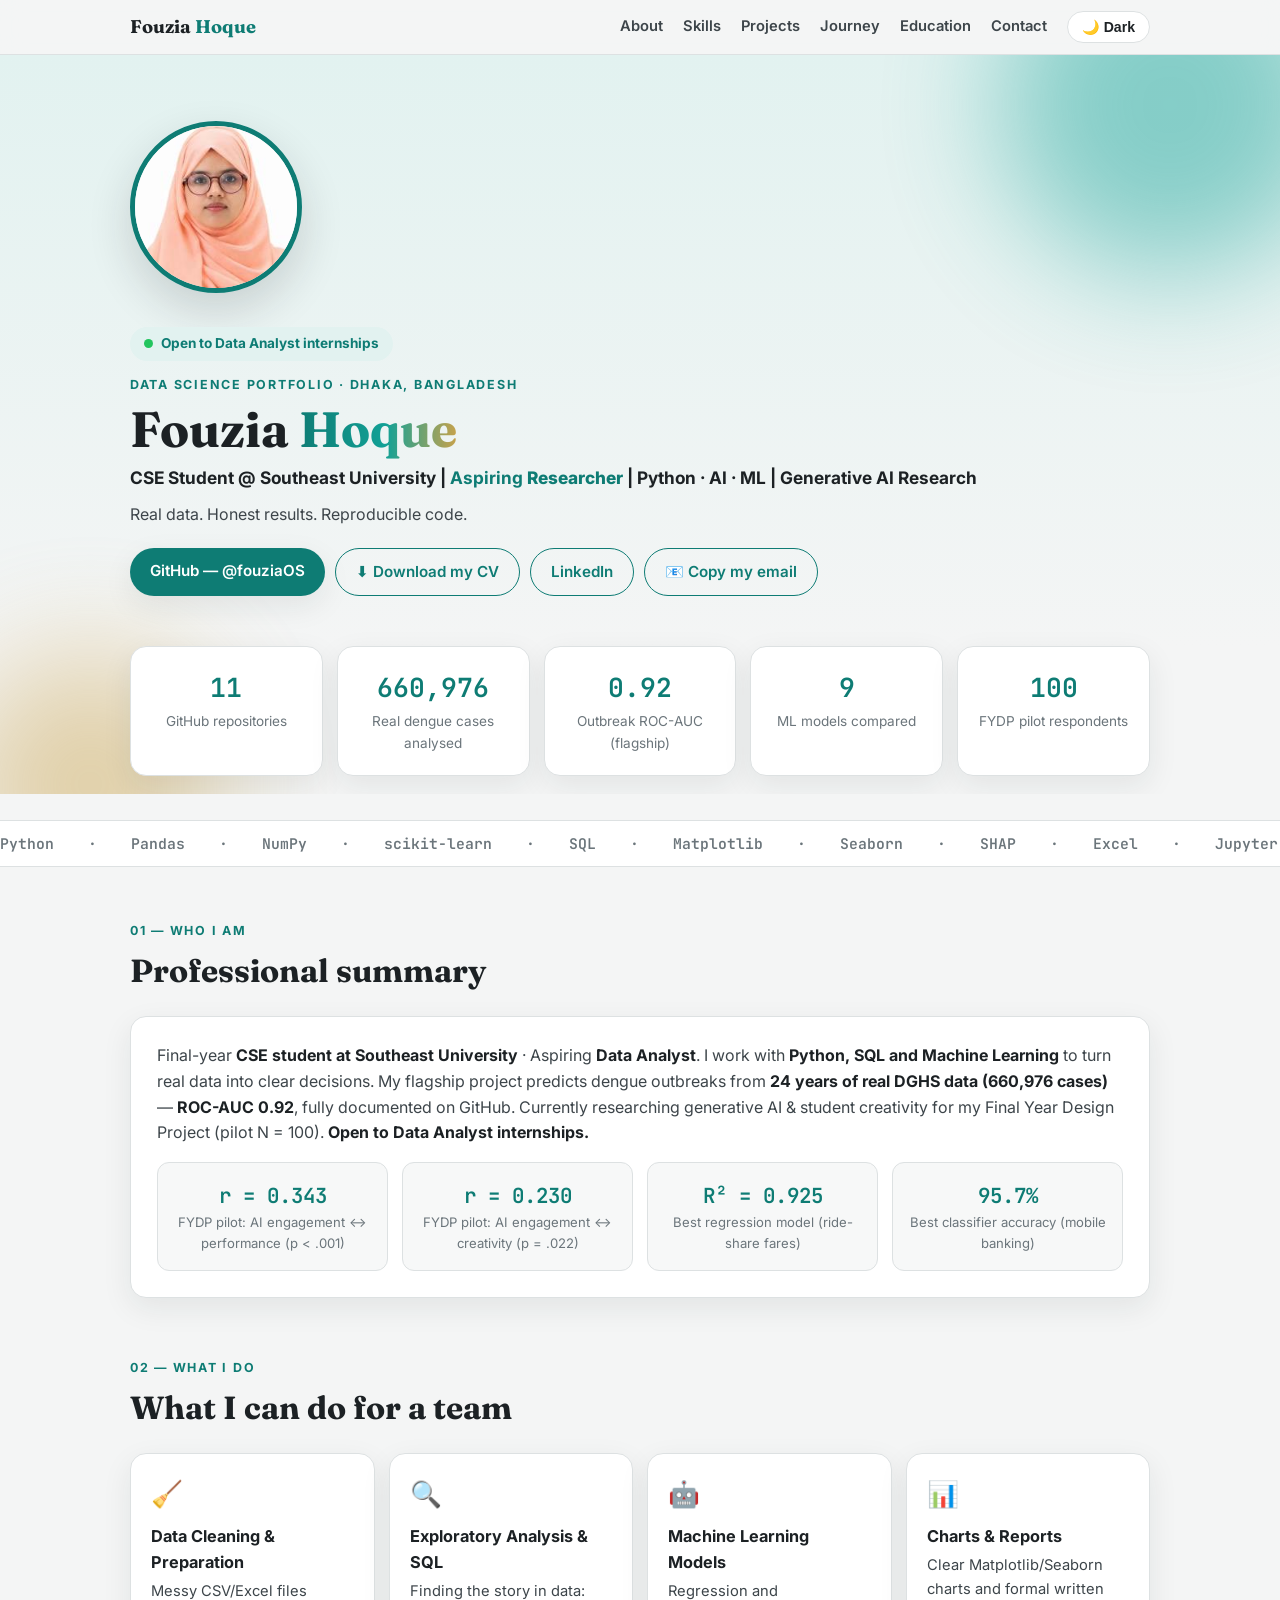
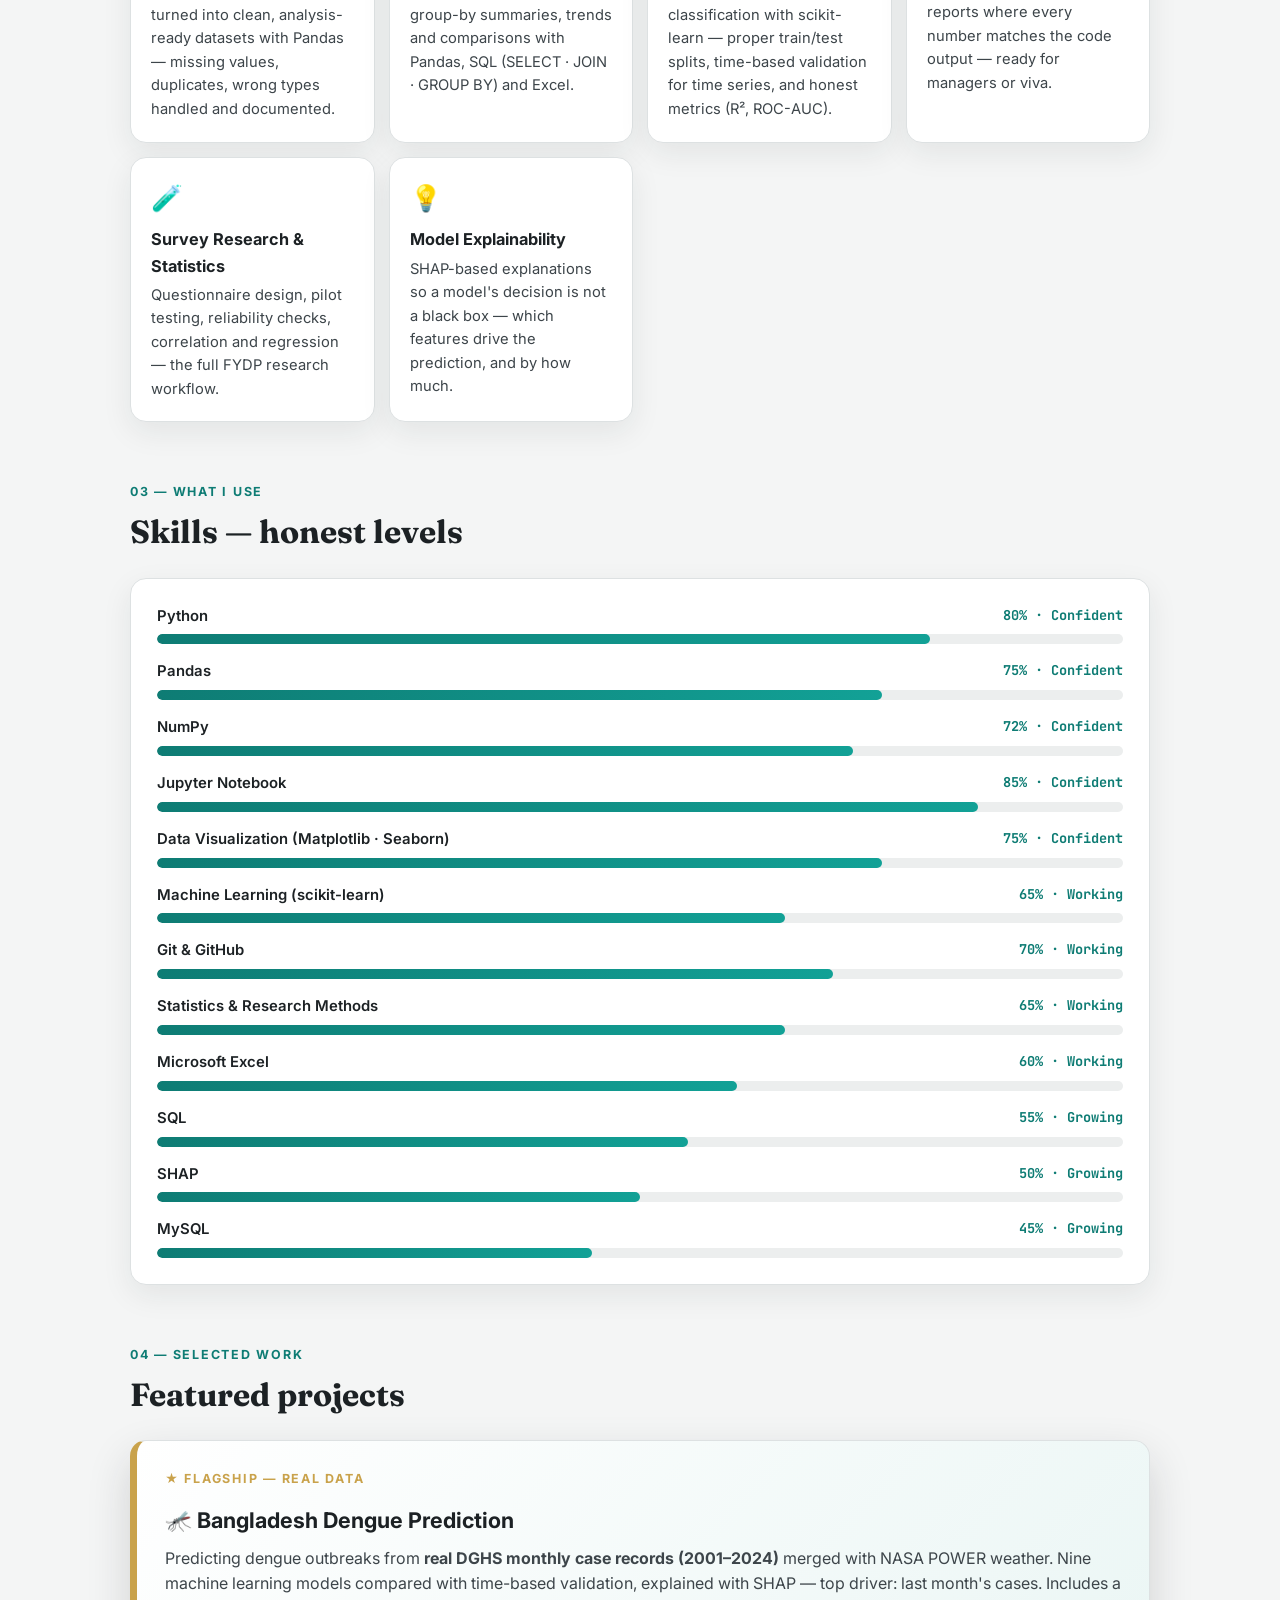
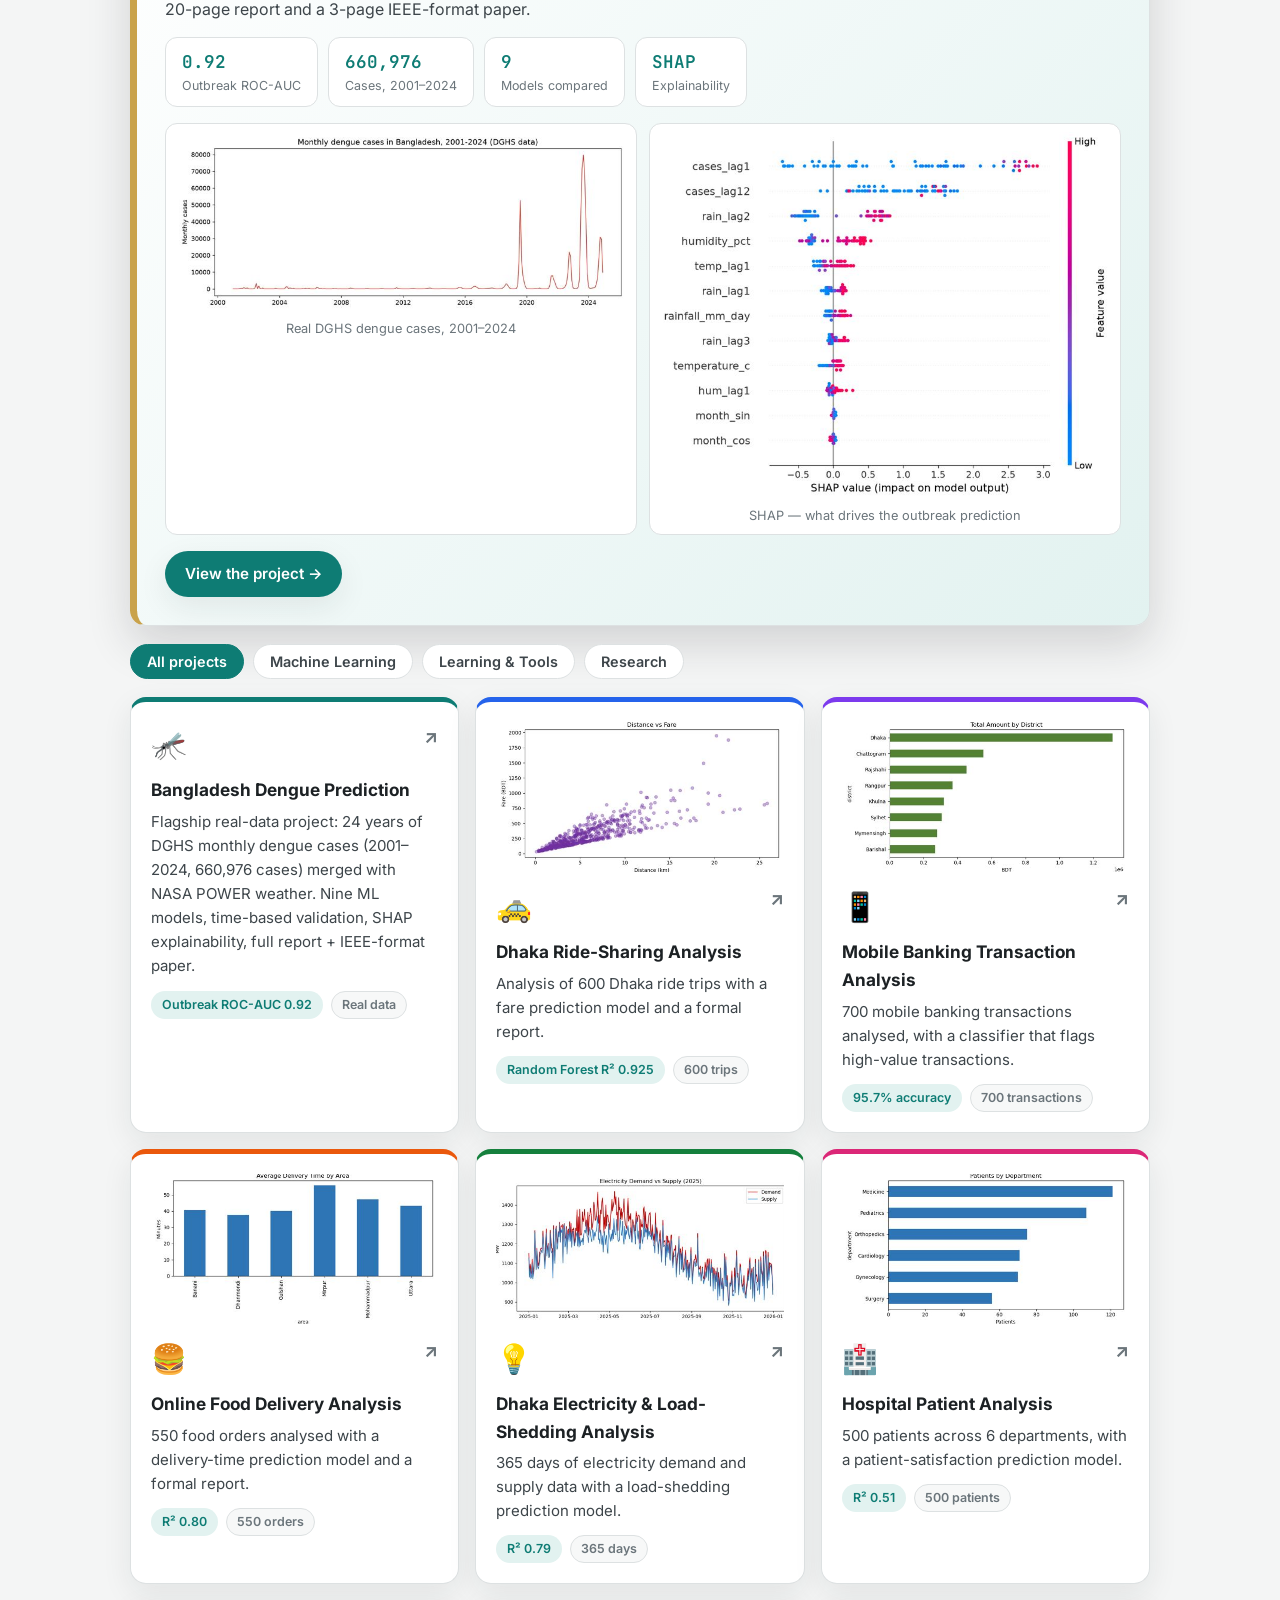
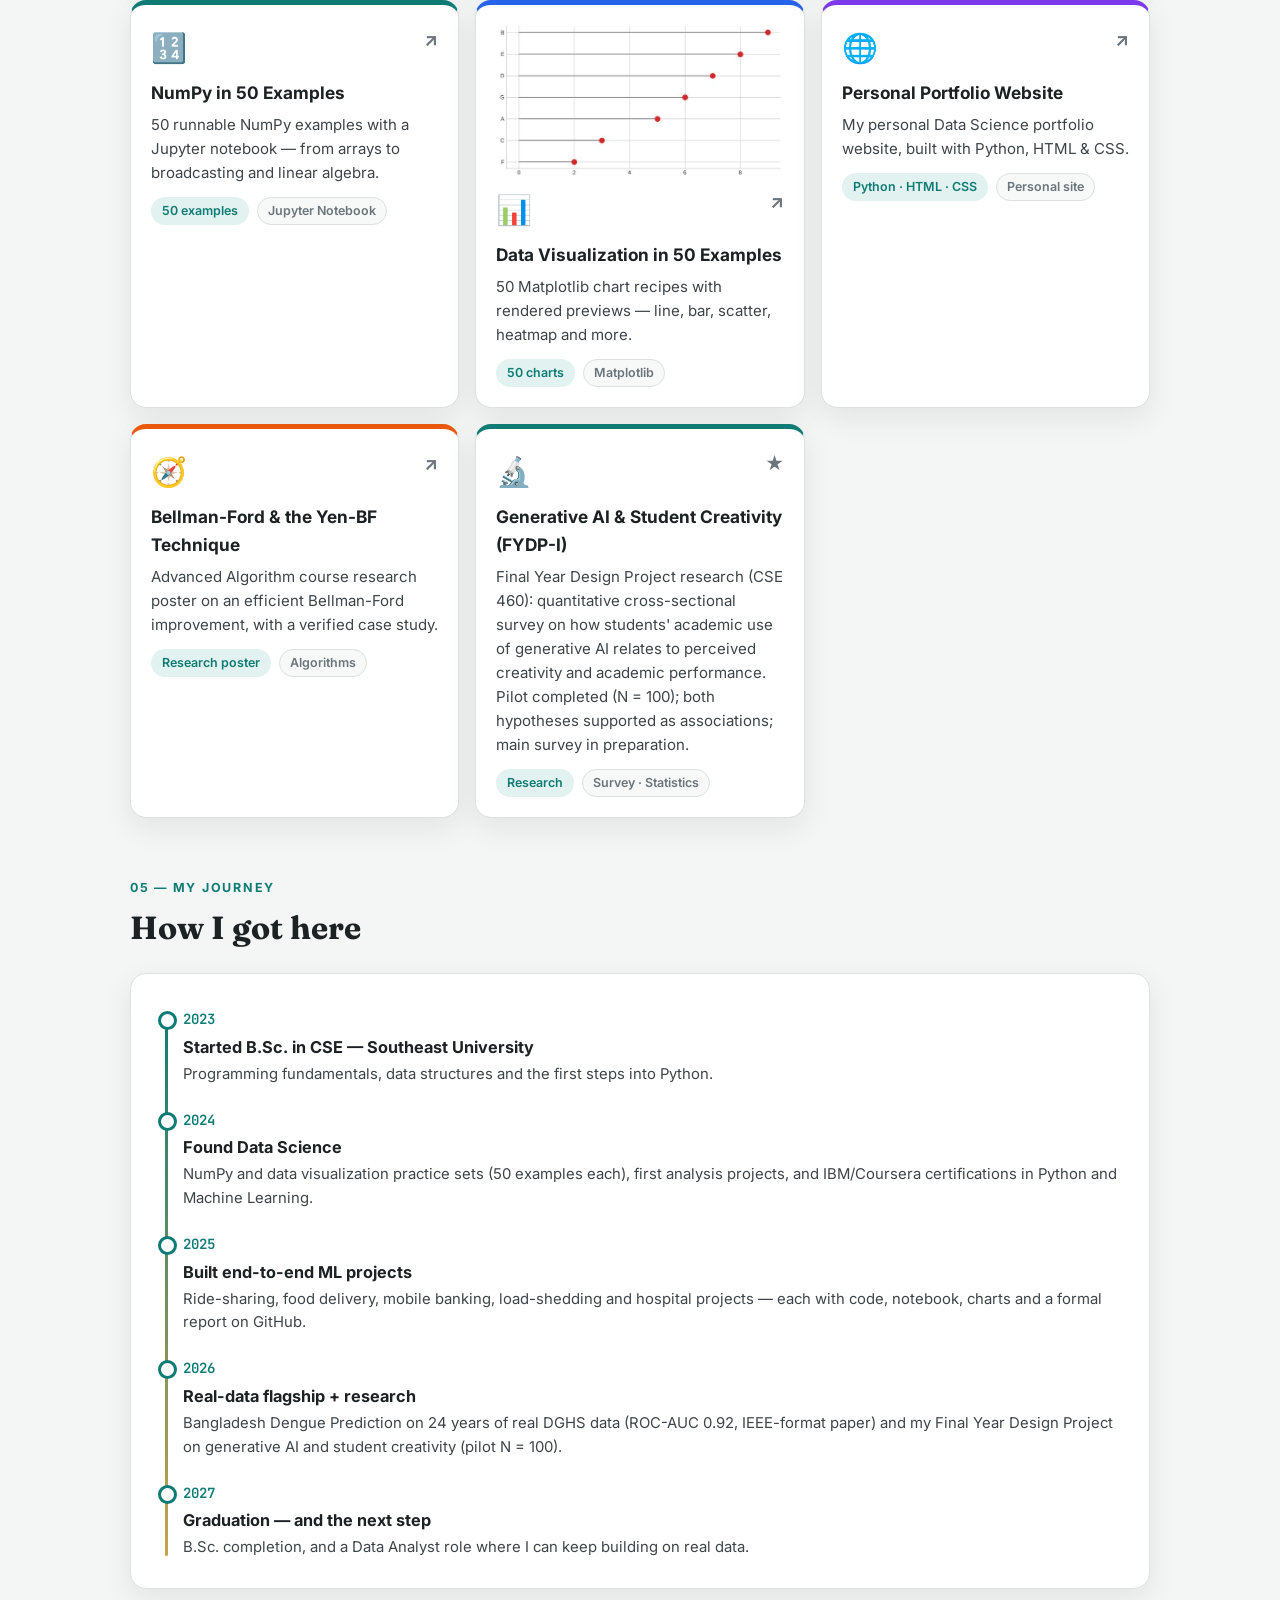
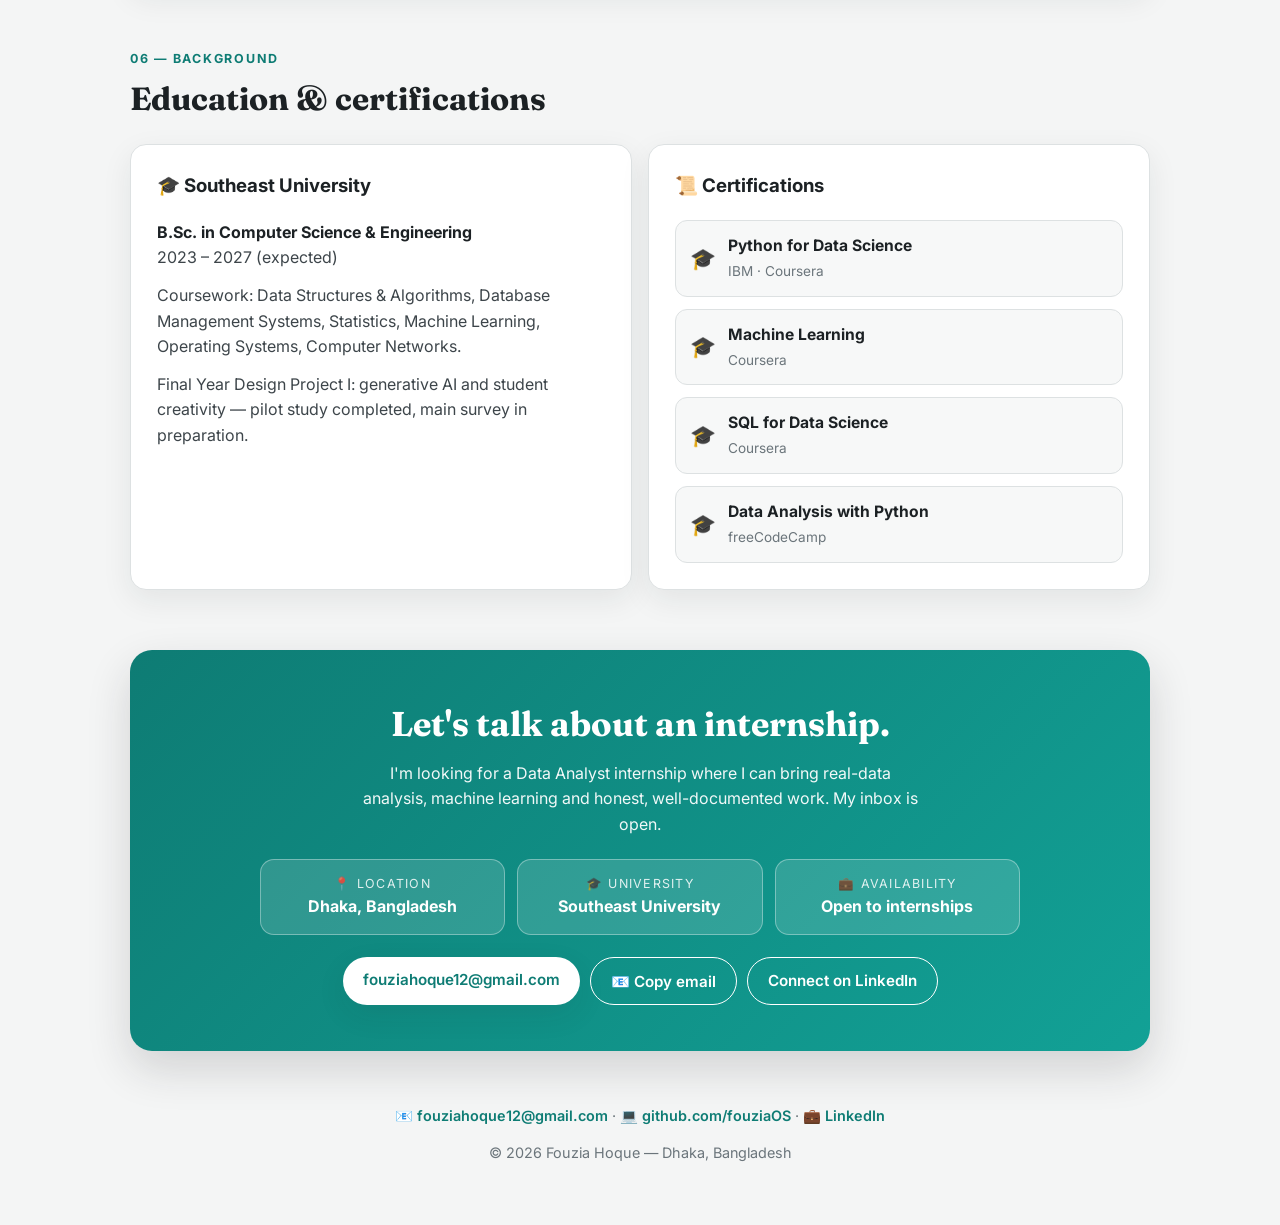
==== Fouzia_Hoque_Portfolio.html @ c111aa84 "Add files via upload" ====
<!doctype html>
<html lang="en">
<head>
<meta charset="utf-8" />
<meta name="viewport" content="width=device-width, initial-scale=1" />
<title>Fouzia Hoque — Data Analyst Portfolio</title>
<meta name="description" content="Portfolio of Fouzia Hoque — Aspiring Data Analyst specialising in Python, SQL and Machine Learning. Flagship: dengue outbreak prediction on 24 years of real DGHS data (ROC-AUC 0.92)." />
<link rel="preconnect" href="https://fonts.googleapis.com" />
<link rel="preconnect" href="https://fonts.gstatic.com" crossorigin />
<link href="https://fonts.googleapis.com/css2?family=Fraunces:opsz,wght@9..144,600;9..144,700&family=Inter:wght@400;500;600;700;800&family=JetBrains+Mono:wght@500;600&display=swap" rel="stylesheet" />
<style>
  :root{
    --bg:#f4f5f5; --bg2:#eceeee; --surface:#ffffff; --surface2:#f7f8f8;
    --ink:#1c2124; --ink2:#3d454a; --muted:#6b757b; --line:#dde1e2;
    --teal:#0e7c74; --teal-bright:#12a196; --teal-soft:#e2f2f0; --gold:#c9a24b;
    --a-teal:#0e7c74; --a-blue:#2563eb; --a-purple:#7c3aed; --a-orange:#ea580c; --a-green:#15803d; --a-pink:#db2777;
    --radius:16px; --shadow:0 10px 30px rgba(28,33,36,.08); --shadow-lg:0 18px 44px rgba(28,33,36,.16);
    --bar-grad:linear-gradient(90deg, var(--teal), var(--teal-bright));
  }
  :root[data-theme="dark"]{
    --bg:#14181a; --bg2:#101315; --surface:#1d2225; --surface2:#22282c; --ink:#eef1f1; --ink2:#c6cdcf;
    --muted:#97a1a5; --line:#31383c; --teal:#2bb3a6; --teal-bright:#3ec9bb; --teal-soft:#173330;
    --a-teal:#2dd4bf; --a-blue:#60a5fa; --a-purple:#a78bfa; --a-orange:#fb923c; --a-green:#4ade80; --a-pink:#f472b6;
    --shadow:0 10px 30px rgba(0,0,0,.35); --shadow-lg:0 18px 44px rgba(0,0,0,.5);
  }
  @media (prefers-color-scheme: dark){
    :root:not([data-theme="light"]){
      --bg:#14181a; --bg2:#101315; --surface:#1d2225; --surface2:#22282c; --ink:#eef1f1; --ink2:#c6cdcf;
      --muted:#97a1a5; --line:#31383c; --teal:#2bb3a6; --teal-bright:#3ec9bb; --teal-soft:#173330;
      --a-teal:#2dd4bf; --a-blue:#60a5fa; --a-purple:#a78bfa; --a-orange:#fb923c; --a-green:#4ade80; --a-pink:#f472b6;
      --shadow:0 10px 30px rgba(0,0,0,.35); --shadow-lg:0 18px 44px rgba(0,0,0,.5);
    }
  }
  *{box-sizing:border-box}
  html{scroll-behavior:smooth}
  body{margin:0;font-family:'Inter',system-ui,-apple-system,Segoe UI,sans-serif;background:var(--bg);color:var(--ink);line-height:1.6;-webkit-font-smoothing:antialiased;transition:background .3s, color .3s}
  .serif{font-family:'Fraunces',serif}
  .wrap{max-width:1060px;margin:0 auto;padding:0 20px}
  .topbar{position:sticky;top:0;z-index:60;background:color-mix(in srgb, var(--bg) 84%, transparent);backdrop-filter:blur(12px);border-bottom:1px solid var(--line)}
  .topbar-in{display:flex;align-items:center;justify-content:space-between;gap:14px;padding-top:11px;padding-bottom:11px}
  .brand{font-family:'Fraunces',serif;font-weight:700;font-size:1.15rem;color:var(--ink);text-decoration:none}
  .brand span{color:var(--teal)}
  .nav{display:flex;gap:20px;align-items:center}
  .nav a{color:var(--ink2);text-decoration:none;font-weight:600;font-size:.92rem}
  .nav a:hover{color:var(--teal)}
  @media (max-width:680px){.nav a{display:none}.nav a:last-of-type{display:inline}}
  .theme-btn{cursor:pointer;border:1.5px solid var(--line);background:var(--surface);color:var(--ink);border-radius:999px;padding:7px 14px;font-weight:700;font-size:.88rem}
  .theme-btn:hover{border-color:var(--teal);color:var(--teal)}
  .hero{position:relative;overflow:hidden;padding:66px 0 12px;background:linear-gradient(180deg, var(--teal-soft), transparent 80%)}
  .blob{position:absolute;border-radius:50%;filter:blur(60px);opacity:.45;pointer-events:none;animation:drift 14s ease-in-out infinite alternate}
  .blob.b1{width:340px;height:340px;background:var(--teal-bright);top:-120px;right:-60px}
  .blob.b2{width:260px;height:260px;background:var(--gold);bottom:-120px;left:-40px;animation-delay:-6s}
  @keyframes drift{from{transform:translate(0,0) scale(1)}to{transform:translate(-36px,26px) scale(1.12)}}
  .hero-in{position:relative;display:flex;gap:34px;align-items:center;flex-wrap:wrap;padding-bottom:26px}
  .photo{width:172px;height:172px;border-radius:50%;object-fit:cover;border:5px solid var(--teal);box-shadow:var(--shadow-lg)}
  .eyebrow{letter-spacing:.14em;text-transform:uppercase;font-size:.78rem;font-weight:700;color:var(--teal);margin:0 0 8px}
  h1{font-family:'Fraunces',serif;font-size:3.1rem;margin:0 0 8px;line-height:1.08}
  h1 .grad{background:linear-gradient(92deg, var(--teal), var(--teal-bright) 55%, var(--gold));-webkit-background-clip:text;background-clip:text;color:transparent}
  .headline{font-weight:700;font-size:1.08rem;margin:0 0 10px}
  .headline b{color:var(--teal)}
  .sub{color:var(--ink2);max-width:620px;margin:0}
  .btns{margin-top:20px;display:flex;gap:10px;flex-wrap:wrap}
  .btn{display:inline-block;padding:11px 20px;border-radius:999px;text-decoration:none;font-weight:600;font-size:.95rem;transition:transform .15s ease;border:none;cursor:pointer;font-family:inherit}
  .btn:hover{transform:translateY(-2px)}
  .btn.primary{background:var(--teal);color:#fff;box-shadow:var(--shadow)}
  .btn.ghost{border:1.5px solid var(--teal);color:var(--teal);background:transparent}
  .stats{position:relative;display:grid;grid-template-columns:repeat(auto-fit,minmax(160px,1fr));gap:14px;margin:24px 0 6px}
  .stat{background:var(--surface);border:1px solid var(--line);border-radius:var(--radius);padding:20px 14px;text-align:center;box-shadow:var(--shadow)}
  .stat .num{font-family:'JetBrains Mono',monospace;font-size:1.65rem;font-weight:600;color:var(--teal)}
  .stat .lbl{color:var(--muted);font-size:.85rem;margin-top:2px}
  section{padding:54px 0 6px}
  .sec-head{margin-bottom:20px}
  .sec-head .eyebrow{margin-bottom:4px}
  h2{font-family:'Fraunces',serif;font-size:2rem;margin:0}
  .panel{background:var(--surface);border:1px solid var(--line);border-radius:var(--radius);padding:26px;box-shadow:var(--shadow)}
  .panel p{margin:0 0 12px;color:var(--ink2)}
  .panel p:last-child{margin-bottom:0}
  .panel strong{color:var(--ink)}
  .sum-list{list-style:none;margin:0 0 14px;padding:0;display:grid;gap:9px}
  .sum-list li{background:var(--surface2);border:1px solid var(--line);border-radius:12px;padding:11px 14px;color:var(--ink2);font-size:.95rem}
  .bar-row{margin-bottom:16px}
  .bar-row:last-child{margin-bottom:0}
  .bar-head{display:flex;justify-content:space-between;font-size:.93rem;margin-bottom:6px}
  .bar-name{font-weight:600}
  .bar-pct{color:var(--teal);font-weight:700;font-family:'JetBrains Mono',monospace;font-size:.85rem}
  .bar-track{height:10px;border-radius:999px;background:var(--bg2);overflow:hidden}
  .bar-fill{height:100%;width:0;border-radius:999px;background:var(--bar-grad);transition:width 1.1s cubic-bezier(.22,.8,.3,1)}
  .filters{display:flex;gap:9px;flex-wrap:wrap;margin-bottom:18px}
  .fbtn{cursor:pointer;border:1.5px solid var(--line);background:var(--surface);color:var(--ink2);border-radius:999px;padding:8px 16px;font-weight:600;font-size:.9rem;font-family:inherit}
  .fbtn:hover{border-color:var(--teal);color:var(--teal)}
  .fbtn.active{background:var(--teal);border-color:var(--teal);color:#fff}
  .flagship{background:linear-gradient(135deg, var(--surface), var(--teal-soft));border:1px solid var(--line);border-left:7px solid var(--gold);border-radius:var(--radius);padding:28px;box-shadow:var(--shadow-lg);margin-bottom:18px}
  .flagship h3{margin:0 0 8px;font-size:1.35rem}
  .flagship p{color:var(--ink2);margin:0 0 14px}
  .flag-metrics{display:flex;gap:10px;flex-wrap:wrap;margin-bottom:16px}
  .fm{background:var(--surface);border:1px solid var(--line);border-radius:12px;padding:10px 16px}
  .fm .n{font-family:'JetBrains Mono',monospace;font-weight:600;color:var(--teal);font-size:1.1rem}
  .fm .l{color:var(--muted);font-size:.78rem}
  .grid{display:grid;grid-template-columns:repeat(auto-fill,minmax(300px,1fr));gap:16px}
  .card{display:block;background:var(--surface);border:1px solid var(--line);border-top:5px solid var(--teal);border-radius:var(--radius);padding:20px;text-decoration:none;color:var(--ink);box-shadow:var(--shadow);transition:transform .16s ease, box-shadow .16s ease}
  .card:hover{transform:translateY(-4px);box-shadow:var(--shadow-lg)}
  .card.hide{display:none}
  .acc-teal{border-top-color:var(--a-teal)} .acc-blue{border-top-color:var(--a-blue)} .acc-purple{border-top-color:var(--a-purple)}
  .acc-orange{border-top-color:var(--a-orange)} .acc-green{border-top-color:var(--a-green)} .acc-pink{border-top-color:var(--a-pink)}
  .card-top{display:flex;justify-content:space-between;align-items:flex-start}
  .card-emoji{font-size:1.8rem}
  .card-arrow{color:var(--muted);font-size:1.15rem;font-weight:700}
  .card h3{margin:8px 0 6px;font-size:1.08rem}
  .card p{margin:0 0 12px;color:var(--ink2);font-size:.94rem}
  .tags{display:flex;gap:8px;flex-wrap:wrap}
  .tag{background:var(--surface2);border:1px solid var(--line);color:var(--muted);border-radius:999px;padding:3px 10px;font-size:.78rem;font-weight:600}
  .tag.strong{background:var(--teal-soft);color:var(--teal);border-color:transparent}
  .edu-grid{display:grid;grid-template-columns:repeat(auto-fit,minmax(300px,1fr));gap:16px}
  .certs{list-style:none;margin:0;padding:0;display:grid;gap:12px}
  .certs li{display:flex;gap:12px;align-items:center;background:var(--surface2);border:1px solid var(--line);border-radius:12px;padding:12px 14px}
  .cert-badge{font-size:1.3rem}
  .certs strong{display:block;font-size:.98rem}
  .certs li div span{color:var(--muted);font-size:.85rem}
  .cta{background:linear-gradient(135deg, var(--teal), var(--teal-bright));border-radius:22px;padding:46px 30px;text-align:center;color:#fff;box-shadow:var(--shadow-lg);margin:54px 0 8px}
  .cta h2{color:#fff;font-size:2.15rem;margin-bottom:10px}
  .cta p{margin:0 auto 22px;max-width:560px;color:rgba(255,255,255,.94)}
  .cta .btn.primary{background:#fff;color:var(--teal)}
  .cta .btn.ghost{border-color:#fff;color:#fff}
  .badge{display:inline-flex;align-items:center;gap:8px;background:var(--teal-soft);color:var(--teal);font-weight:700;font-size:.85rem;border-radius:999px;padding:6px 14px;margin-bottom:14px}
  .dot{width:9px;height:9px;border-radius:50%;background:#22c55e;animation:pulse 1.6s ease-in-out infinite}
  @keyframes pulse{0%,100%{box-shadow:0 0 0 0 rgba(34,197,94,.5)}50%{box-shadow:0 0 0 6px rgba(34,197,94,0)}}
  .rotator{color:var(--teal);font-weight:800}
  .svc-grid{display:grid;grid-template-columns:repeat(auto-fill,minmax(230px,1fr));gap:14px}
  .svc{background:var(--surface);border:1px solid var(--line);border-radius:var(--radius);padding:20px;box-shadow:var(--shadow)}
  .svc .ic{font-size:1.6rem}
  .svc h3{margin:8px 0 5px;font-size:1.02rem}
  .svc p{margin:0;color:var(--ink2);font-size:.92rem}
  .timeline{position:relative;margin:6px 0 0;padding-left:26px}
  .timeline:before{content:"";position:absolute;left:8px;top:6px;bottom:6px;width:3px;border-radius:3px;background:linear-gradient(var(--teal), var(--gold))}
  .tl-item{position:relative;padding:0 0 20px}
  .tl-item:last-child{padding-bottom:2px}
  .tl-item:before{content:"";position:absolute;left:-25px;top:5px;width:13px;height:13px;border-radius:50%;background:var(--surface);border:3.5px solid var(--teal)}
  .tl-year{font-family:'JetBrains Mono',monospace;color:var(--teal);font-weight:600;font-size:.88rem}
  .tl-item h3{margin:2px 0 3px;font-size:1.02rem}
  .tl-item p{margin:0;color:var(--ink2);font-size:.93rem}
  .res-strip{display:grid;grid-template-columns:repeat(auto-fit,minmax(200px,1fr));gap:14px;margin-top:16px}
  .res{background:var(--surface2);border:1px solid var(--line);border-radius:12px;padding:16px;text-align:center}
  .res .n{font-family:'JetBrains Mono',monospace;font-size:1.3rem;font-weight:600;color:var(--teal)}
  .res .l{color:var(--muted);font-size:.82rem}
  #topBtn{position:fixed;right:20px;bottom:20px;z-index:70;width:48px;height:48px;border-radius:50%;border:none;cursor:pointer;background:var(--teal);color:#fff;font-size:1.2rem;box-shadow:var(--shadow-lg);opacity:0;pointer-events:none;transition:opacity .25s}
  #topBtn.show{opacity:1;pointer-events:auto}
  @media print{
    .topbar,.btns,.filters,#topBtn,.blob,.cta .btn.ghost{display:none !important}
    body{background:#fff;color:#000}
    .card,.panel,.stat,.flagship{box-shadow:none}
    .reveal{opacity:1;transform:none}
    .bar-fill{transition:none}
  }
  footer{padding:30px 0 46px;text-align:center;color:var(--muted);font-size:.9rem}
  footer a{color:var(--teal);text-decoration:none;font-weight:600}
  .flag-imgs{display:grid;grid-template-columns:repeat(auto-fit,minmax(260px,1fr));gap:12px;margin:0 0 16px}
  .flag-imgs figure{margin:0;background:var(--surface);border:1px solid var(--line);border-radius:12px;padding:8px}
  .flag-imgs img{width:100%;border-radius:8px;display:block}
  .flag-imgs figcaption{color:var(--muted);font-size:.8rem;text-align:center;padding-top:6px}
  .card-img{width:100%;height:150px;object-fit:cover;border-radius:10px;margin-bottom:12px;display:block}
  .ticker{overflow:hidden;border-top:1px solid var(--line);border-bottom:1px solid var(--line);background:var(--surface);padding:10px 0;margin-top:26px}
  .ticker-track{display:inline-flex;gap:34px;white-space:nowrap;font-family:'JetBrains Mono',monospace;font-weight:600;color:var(--muted);font-size:.92rem;animation:tick 26s linear infinite;padding-right:34px}
  @keyframes tick{from{transform:translateX(0)}to{transform:translateX(-50%)}}
  .contact-cards{display:grid;grid-template-columns:repeat(auto-fit,minmax(200px,1fr));gap:12px;max-width:760px;margin:0 auto 22px}
  .ccard{background:rgba(255,255,255,.14);border:1px solid rgba(255,255,255,.35);border-radius:14px;padding:14px}
  .ccard .k{font-size:.78rem;text-transform:uppercase;letter-spacing:.1em;opacity:.85}
  .ccard .v{font-weight:700;font-size:1rem}
  .reveal{opacity:0;transform:translateY(18px);transition:opacity .6s ease, transform .6s ease}
  .reveal.in{opacity:1;transform:none}
</style>
</head>
<body>

<div class="topbar">
  <div class="wrap topbar-in">
    <a class="brand" href="#top">Fouzia <span>Hoque</span></a>
    <nav class="nav" aria-label="Sections">
      <a href="#about">About</a><a href="#skills">Skills</a><a href="#projects">Projects</a><a href="#journey">Journey</a><a href="#education">Education</a><a href="#contact">Contact</a>
      <button class="theme-btn" id="themeBtn" onclick="toggleTheme()">🌙 Dark</button>
    </nav>
  </div>
</div>

<div class="hero" id="top">
  <div class="blob b1"></div><div class="blob b2"></div>
  <div class="wrap hero-in">
    <img class="photo" src="[data-uri]" alt="Fouzia Hoque" />
    <div>
      <span class="badge"><span class="dot"></span> Open to Data Analyst internships</span>
      <p class="eyebrow">Data Science Portfolio · Dhaka, Bangladesh</p>
      <h1>Fouzia <span class="grad">Hoque</span></h1>
      <p class="headline">CSE Student @ Southeast University | <b>Aspiring <span class="rotator" id="rotator">Data Analyst</span></b> | Python · AI · ML | Generative AI Research</p>
      <p class="sub">Real data. Honest results. Reproducible code.</p>
      <div class="btns">
        <a class="btn primary" href="https://github.com/fouziaOS" target="_blank" rel="noopener">GitHub — @fouziaOS</a>
        <a class="btn ghost" href="[data-uri]" download="Fouzia CV.pdf">⬇ Download my CV</a>
        <a class="btn ghost" href="https://www.linkedin.com/in/fouzia-hoque-a9711b3b2" target="_blank" rel="noopener">LinkedIn</a>
        <button class="btn ghost" onclick="copyEmail(this)">📧 Copy my email</button>
      </div>
    </div>
  </div>
  <div class="wrap">
    <div class="stats">
      <div class="stat"><div class="num" data-count="11">0</div><div class="lbl">GitHub repositories</div></div>
      <div class="stat"><div class="num" data-count="660976">0</div><div class="lbl">Real dengue cases analysed</div></div>
      <div class="stat"><div class="num" data-count="0.92">0</div><div class="lbl">Outbreak ROC-AUC (flagship)</div></div>
      <div class="stat"><div class="num" data-count="9">0</div><div class="lbl">ML models compared</div></div>
      <div class="stat"><div class="num" data-count="100">0</div><div class="lbl">FYDP pilot respondents</div></div>
    </div>
  </div>
</div>

<div class="ticker" aria-hidden="true"><div class="ticker-track" id="tickerTrack"></div></div>

<div class="wrap">

  <section id="about">
    <div class="sec-head reveal"><p class="eyebrow">01 — Who I am</p><h2>Professional summary</h2></div>
    <div class="panel reveal">
      <p>Final-year <strong>CSE student at Southeast University</strong> · Aspiring <strong>Data Analyst</strong>. I work with <strong>Python, SQL and Machine Learning</strong> to turn real data into clear decisions. My flagship project predicts dengue outbreaks from <strong>24 years of real DGHS data (660,976 cases)</strong> — <strong>ROC-AUC 0.92</strong>, fully documented on GitHub. Currently researching generative AI &amp; student creativity for my Final Year Design Project (pilot N = 100). <strong>Open to Data Analyst internships.</strong></p>
      <div class="res-strip">
        <div class="res"><div class="n">r = 0.343</div><div class="l">FYDP pilot: AI engagement ↔ performance (p &lt; .001)</div></div>
        <div class="res"><div class="n">r = 0.230</div><div class="l">FYDP pilot: AI engagement ↔ creativity (p = .022)</div></div>
        <div class="res"><div class="n">R² = 0.925</div><div class="l">Best regression model (ride-share fares)</div></div>
        <div class="res"><div class="n">95.7%</div><div class="l">Best classifier accuracy (mobile banking)</div></div>
      </div>
    </div>
  </section>

  <section id="services">
    <div class="sec-head reveal"><p class="eyebrow">02 — What I do</p><h2>What I can do for a team</h2></div>
    <div class="svc-grid">
      <div class="svc reveal"><div class="ic">🧹</div><h3>Data Cleaning &amp; Preparation</h3><p>Messy CSV/Excel files turned into clean, analysis-ready datasets with Pandas — missing values, duplicates, wrong types handled and documented.</p></div>
      <div class="svc reveal"><div class="ic">🔍</div><h3>Exploratory Analysis &amp; SQL</h3><p>Finding the story in data: group-by summaries, trends and comparisons with Pandas, SQL (SELECT · JOIN · GROUP BY) and Excel.</p></div>
      <div class="svc reveal"><div class="ic">🤖</div><h3>Machine Learning Models</h3><p>Regression and classification with scikit-learn — proper train/test splits, time-based validation for time series, and honest metrics (R², ROC-AUC).</p></div>
      <div class="svc reveal"><div class="ic">📊</div><h3>Charts &amp; Reports</h3><p>Clear Matplotlib/Seaborn charts and formal written reports where every number matches the code output — ready for managers or viva.</p></div>
      <div class="svc reveal"><div class="ic">🧪</div><h3>Survey Research &amp; Statistics</h3><p>Questionnaire design, pilot testing, reliability checks, correlation and regression — the full FYDP research workflow.</p></div>
      <div class="svc reveal"><div class="ic">💡</div><h3>Model Explainability</h3><p>SHAP-based explanations so a model's decision is not a black box — which features drive the prediction, and by how much.</p></div>
    </div>
  </section>

  <section id="skills">
    <div class="sec-head reveal"><p class="eyebrow">03 — What I use</p><h2>Skills — honest levels</h2></div>
    <div class="panel reveal">

      <div class="bar-row">
        <div class="bar-head"><span class="bar-name">Python</span><span class="bar-pct">80% · Confident</span></div>
        <div class="bar-track"><div class="bar-fill" data-w="80"></div></div>
      </div>
      <div class="bar-row">
        <div class="bar-head"><span class="bar-name">Pandas</span><span class="bar-pct">75% · Confident</span></div>
        <div class="bar-track"><div class="bar-fill" data-w="75"></div></div>
      </div>
      <div class="bar-row">
        <div class="bar-head"><span class="bar-name">NumPy</span><span class="bar-pct">72% · Confident</span></div>
        <div class="bar-track"><div class="bar-fill" data-w="72"></div></div>
      </div>
      <div class="bar-row">
        <div class="bar-head"><span class="bar-name">Jupyter Notebook</span><span class="bar-pct">85% · Confident</span></div>
        <div class="bar-track"><div class="bar-fill" data-w="85"></div></div>
      </div>
      <div class="bar-row">
        <div class="bar-head"><span class="bar-name">Data Visualization (Matplotlib · Seaborn)</span><span class="bar-pct">75% · Confident</span></div>
        <div class="bar-track"><div class="bar-fill" data-w="75"></div></div>
      </div>
      <div class="bar-row">
        <div class="bar-head"><span class="bar-name">Machine Learning (scikit-learn)</span><span class="bar-pct">65% · Working</span></div>
        <div class="bar-track"><div class="bar-fill" data-w="65"></div></div>
      </div>
      <div class="bar-row">
        <div class="bar-head"><span class="bar-name">Git & GitHub</span><span class="bar-pct">70% · Working</span></div>
        <div class="bar-track"><div class="bar-fill" data-w="70"></div></div>
      </div>
      <div class="bar-row">
        <div class="bar-head"><span class="bar-name">Statistics & Research Methods</span><span class="bar-pct">65% · Working</span></div>
        <div class="bar-track"><div class="bar-fill" data-w="65"></div></div>
      </div>
      <div class="bar-row">
        <div class="bar-head"><span class="bar-name">Microsoft Excel</span><span class="bar-pct">60% · Working</span></div>
        <div class="bar-track"><div class="bar-fill" data-w="60"></div></div>
      </div>
      <div class="bar-row">
        <div class="bar-head"><span class="bar-name">SQL</span><span class="bar-pct">55% · Growing</span></div>
        <div class="bar-track"><div class="bar-fill" data-w="55"></div></div>
      </div>
      <div class="bar-row">
        <div class="bar-head"><span class="bar-name">SHAP</span><span class="bar-pct">50% · Growing</span></div>
        <div class="bar-track"><div class="bar-fill" data-w="50"></div></div>
      </div>
      <div class="bar-row">
        <div class="bar-head"><span class="bar-name">MySQL</span><span class="bar-pct">45% · Growing</span></div>
        <div class="bar-track"><div class="bar-fill" data-w="45"></div></div>
      </div>
    </div>
  </section>

  <section id="projects">
    <div class="sec-head reveal"><p class="eyebrow">04 — Selected work</p><h2>Featured projects</h2></div>

    <div class="flagship reveal">
      <p class="eyebrow" style="color:var(--gold)">★ Flagship — Real Data</p>
      <h3>🦟 Bangladesh Dengue Prediction</h3>
      <p>Predicting dengue outbreaks from <strong>real DGHS monthly case records (2001–2024)</strong> merged with NASA POWER weather. Nine machine learning models compared with time-based validation, explained with SHAP — top driver: last month's cases. Includes a 20-page report and a 3-page IEEE-format paper.</p>
      <div class="flag-metrics">
        <div class="fm"><div class="n">0.92</div><div class="l">Outbreak ROC-AUC</div></div>
        <div class="fm"><div class="n">660,976</div><div class="l">Cases, 2001–2024</div></div>
        <div class="fm"><div class="n">9</div><div class="l">Models compared</div></div>
        <div class="fm"><div class="n">SHAP</div><div class="l">Explainability</div></div>
      </div>
      <div class="flag-imgs">
        <figure><img src="[data-uri]" alt="Dengue cases over time, 2001–2024" loading="lazy" /><figcaption>Real DGHS dengue cases, 2001–2024</figcaption></figure>
        <figure><img src="[data-uri]" alt="SHAP feature importance" loading="lazy" /><figcaption>SHAP — what drives the outbreak prediction</figcaption></figure>
      </div>
      <a class="btn primary" href="https://github.com/fouziaOS/bangladesh-dengue-prediction" target="_blank" rel="noopener">View the project →</a>
    </div>

    <div class="filters">
      <button class="fbtn active" onclick="filterProjects('all', this)">All projects</button>
      <button class="fbtn" onclick="filterProjects('ml', this)">Machine Learning</button>
      <button class="fbtn" onclick="filterProjects('learning', this)">Learning &amp; Tools</button>
      <button class="fbtn" onclick="filterProjects('research', this)">Research</button>
    </div>

    <div class="grid">

      <a class="card acc-teal reveal" data-cat="ml" href="https://github.com/fouziaOS/bangladesh-dengue-prediction" target="_blank" rel="noopener">
        <div class="card-top"><span class="card-emoji">🦟</span><span class="card-arrow">↗</span></div>
        <h3>Bangladesh Dengue Prediction</h3>
        <p>Flagship real-data project: 24 years of DGHS monthly dengue cases (2001–2024, 660,976 cases) merged with NASA POWER weather. Nine ML models, time-based validation, SHAP explainability, full report + IEEE-format paper.</p>
        <div class="tags"><span class="tag strong">Outbreak ROC-AUC 0.92</span><span class="tag">Real data</span></div>
      </a>
      <a class="card acc-blue reveal" data-cat="ml" href="https://github.com/fouziaOS/dhaka-rideshare-analysis" target="_blank" rel="noopener">
        <img class="card-img" src="[data-uri]" alt="Dhaka Ride-Sharing Analysis chart" loading="lazy" />
        <div class="card-top"><span class="card-emoji">🚕</span><span class="card-arrow">↗</span></div>
        <h3>Dhaka Ride-Sharing Analysis</h3>
        <p>Analysis of 600 Dhaka ride trips with a fare prediction model and a formal report.</p>
        <div class="tags"><span class="tag strong">Random Forest R² 0.925</span><span class="tag">600 trips</span></div>
      </a>
      <a class="card acc-purple reveal" data-cat="ml" href="https://github.com/fouziaOS/mobile-banking-transaction-analysis" target="_blank" rel="noopener">
        <img class="card-img" src="[data-uri]" alt="Mobile Banking Transaction Analysis chart" loading="lazy" />
        <div class="card-top"><span class="card-emoji">📱</span><span class="card-arrow">↗</span></div>
        <h3>Mobile Banking Transaction Analysis</h3>
        <p>700 mobile banking transactions analysed, with a classifier that flags high-value transactions.</p>
        <div class="tags"><span class="tag strong">95.7% accuracy</span><span class="tag">700 transactions</span></div>
      </a>
      <a class="card acc-orange reveal" data-cat="ml" href="https://github.com/fouziaOS/online-food-delivery-analysis" target="_blank" rel="noopener">
        <img class="card-img" src="[data-uri]" alt="Online Food Delivery Analysis chart" loading="lazy" />
        <div class="card-top"><span class="card-emoji">🍔</span><span class="card-arrow">↗</span></div>
        <h3>Online Food Delivery Analysis</h3>
        <p>550 food orders analysed with a delivery-time prediction model and a formal report.</p>
        <div class="tags"><span class="tag strong">R² 0.80</span><span class="tag">550 orders</span></div>
      </a>
      <a class="card acc-green reveal" data-cat="ml" href="https://github.com/fouziaOS/dhaka-electricity-loadshedding-analysis" target="_blank" rel="noopener">
        <img class="card-img" src="[data-uri]" alt="Dhaka Electricity & Load-Shedding Analysis chart" loading="lazy" />
        <div class="card-top"><span class="card-emoji">💡</span><span class="card-arrow">↗</span></div>
        <h3>Dhaka Electricity & Load-Shedding Analysis</h3>
        <p>365 days of electricity demand and supply data with a load-shedding prediction model.</p>
        <div class="tags"><span class="tag strong">R² 0.79</span><span class="tag">365 days</span></div>
      </a>
      <a class="card acc-pink reveal" data-cat="ml" href="https://github.com/fouziaOS/hospital-patient-analysis" target="_blank" rel="noopener">
        <img class="card-img" src="[data-uri]" alt="Hospital Patient Analysis chart" loading="lazy" />
        <div class="card-top"><span class="card-emoji">🏥</span><span class="card-arrow">↗</span></div>
        <h3>Hospital Patient Analysis</h3>
        <p>500 patients across 6 departments, with a patient-satisfaction prediction model.</p>
        <div class="tags"><span class="tag strong">R² 0.51</span><span class="tag">500 patients</span></div>
      </a>
      <a class="card acc-teal reveal" data-cat="learning" href="https://github.com/fouziaOS/numpy-50-examples" target="_blank" rel="noopener">
        <div class="card-top"><span class="card-emoji">🔢</span><span class="card-arrow">↗</span></div>
        <h3>NumPy in 50 Examples</h3>
        <p>50 runnable NumPy examples with a Jupyter notebook — from arrays to broadcasting and linear algebra.</p>
        <div class="tags"><span class="tag strong">50 examples</span><span class="tag">Jupyter Notebook</span></div>
      </a>
      <a class="card acc-blue reveal" data-cat="learning" href="https://github.com/fouziaOS/data-visualization-50-examples" target="_blank" rel="noopener">
        <img class="card-img" src="[data-uri]" alt="Data Visualization in 50 Examples chart" loading="lazy" />
        <div class="card-top"><span class="card-emoji">📊</span><span class="card-arrow">↗</span></div>
        <h3>Data Visualization in 50 Examples</h3>
        <p>50 Matplotlib chart recipes with rendered previews — line, bar, scatter, heatmap and more.</p>
        <div class="tags"><span class="tag strong">50 charts</span><span class="tag">Matplotlib</span></div>
      </a>
      <a class="card acc-purple reveal" data-cat="learning" href="https://github.com/fouziaOS/fouzia-portfolio-website" target="_blank" rel="noopener">
        <div class="card-top"><span class="card-emoji">🌐</span><span class="card-arrow">↗</span></div>
        <h3>Personal Portfolio Website</h3>
        <p>My personal Data Science portfolio website, built with Python, HTML & CSS.</p>
        <div class="tags"><span class="tag strong">Python · HTML · CSS</span><span class="tag">Personal site</span></div>
      </a>
      <a class="card acc-orange reveal" data-cat="research" href="https://github.com/fouziaOS/bellman-ford-yen-bf-poster" target="_blank" rel="noopener">
        <div class="card-top"><span class="card-emoji">🧭</span><span class="card-arrow">↗</span></div>
        <h3>Bellman-Ford & the Yen-BF Technique</h3>
        <p>Advanced Algorithm course research poster on an efficient Bellman-Ford improvement, with a verified case study.</p>
        <div class="tags"><span class="tag strong">Research poster</span><span class="tag">Algorithms</span></div>
      </a>
      <div class="card acc-teal reveal" data-cat="research">
        <div class="card-top"><span class="card-emoji">🔬</span><span class="card-arrow">★</span></div>
        <h3>Generative AI &amp; Student Creativity (FYDP-I)</h3>
        <p>Final Year Design Project research (CSE 460): quantitative cross-sectional survey on how students' academic use of generative AI relates to perceived creativity and academic performance. Pilot completed (N = 100); both hypotheses supported as associations; main survey in preparation.</p>
        <div class="tags"><span class="tag strong">Research</span><span class="tag">Survey · Statistics</span></div>
      </div>
    </div>
  </section>

  <section id="journey">
    <div class="sec-head reveal"><p class="eyebrow">05 — My journey</p><h2>How I got here</h2></div>
    <div class="panel reveal">
      <div class="timeline">
        <div class="tl-item"><span class="tl-year">2023</span><h3>Started B.Sc. in CSE — Southeast University</h3><p>Programming fundamentals, data structures and the first steps into Python.</p></div>
        <div class="tl-item"><span class="tl-year">2024</span><h3>Found Data Science</h3><p>NumPy and data visualization practice sets (50 examples each), first analysis projects, and IBM/Coursera certifications in Python and Machine Learning.</p></div>
        <div class="tl-item"><span class="tl-year">2025</span><h3>Built end-to-end ML projects</h3><p>Ride-sharing, food delivery, mobile banking, load-shedding and hospital projects — each with code, notebook, charts and a formal report on GitHub.</p></div>
        <div class="tl-item"><span class="tl-year">2026</span><h3>Real-data flagship + research</h3><p>Bangladesh Dengue Prediction on 24 years of real DGHS data (ROC-AUC 0.92, IEEE-format paper) and my Final Year Design Project on generative AI and student creativity (pilot N = 100).</p></div>
        <div class="tl-item"><span class="tl-year">2027</span><h3>Graduation — and the next step</h3><p>B.Sc. completion, and a Data Analyst role where I can keep building on real data.</p></div>
      </div>
    </div>
  </section>

  <section id="education">
    <div class="sec-head reveal"><p class="eyebrow">06 — Background</p><h2>Education &amp; certifications</h2></div>
    <div class="edu-grid">
      <div class="panel reveal">
        <h3 style="margin-top:0">🎓 Southeast University</h3>
        <p><strong>B.Sc. in Computer Science &amp; Engineering</strong><br/>2023 – 2027 (expected)</p>
        <p>Coursework: Data Structures &amp; Algorithms, Database Management Systems, Statistics, Machine Learning, Operating Systems, Computer Networks.</p>
        <p>Final Year Design Project I: generative AI and student creativity — pilot study completed, main survey in preparation.</p>
      </div>
      <div class="panel reveal">
        <h3 style="margin-top:0">📜 Certifications</h3>
        <ul class="certs">
        <li><span class="cert-badge">🎓</span><div><strong>Python for Data Science</strong><span>IBM · Coursera</span></div></li>
        <li><span class="cert-badge">🎓</span><div><strong>Machine Learning</strong><span>Coursera</span></div></li>
        <li><span class="cert-badge">🎓</span><div><strong>SQL for Data Science</strong><span>Coursera</span></div></li>
        <li><span class="cert-badge">🎓</span><div><strong>Data Analysis with Python</strong><span>freeCodeCamp</span></div></li>
        </ul>
      </div>
    </div>
  </section>

  <div class="cta reveal" id="contact">
    <h2 class="serif">Let's talk about an internship.</h2>
    <p>I'm looking for a Data Analyst internship where I can bring real-data analysis, machine learning and honest, well-documented work. My inbox is open.</p>
    <div class="contact-cards">
      <div class="ccard"><div class="k">📍 Location</div><div class="v">Dhaka, Bangladesh</div></div>
      <div class="ccard"><div class="k">🎓 University</div><div class="v">Southeast University</div></div>
      <div class="ccard"><div class="k">💼 Availability</div><div class="v">Open to internships</div></div>
    </div>
    <div class="btns" style="justify-content:center">
      <a class="btn primary" href="mailto:fouziahoque12@gmail.com">fouziahoque12@gmail.com</a>
      <button class="btn ghost" onclick="copyEmail(this)">📧 Copy email</button>
      <a class="btn ghost" href="https://www.linkedin.com/in/fouzia-hoque-a9711b3b2" target="_blank" rel="noopener">Connect on LinkedIn</a>
    </div>
  </div>

  <footer>
    <p>📧 <a href="mailto:fouziahoque12@gmail.com">fouziahoque12@gmail.com</a> · 💻 <a href="https://github.com/fouziaOS" target="_blank" rel="noopener">github.com/fouziaOS</a> · 💼 <a href="https://www.linkedin.com/in/fouzia-hoque-a9711b3b2" target="_blank" rel="noopener">LinkedIn</a></p>
    <p>© 2026 Fouzia Hoque — Dhaka, Bangladesh</p>
  </footer>

</div>
<button id="topBtn" onclick="window.scrollTo({top:0, behavior:'smooth'})" aria-label="Back to top">↑</button>
<script>
  // tools ticker (duplicated for a seamless loop)
  var tools = ['Python', 'Pandas', 'NumPy', 'scikit-learn', 'SQL', 'Matplotlib', 'Seaborn', 'SHAP', 'Excel', 'Jupyter', 'Git', 'GitHub'];
  var tick = tools.map(function (t) { return '<span>' + t + '</span>'; }).join('<span>·</span>');
  document.getElementById('tickerTrack').innerHTML = tick + '<span>·</span>' + tick;

  // theme toggle
  var root = document.documentElement;
  try { var saved = localStorage.getItem('fouzia-theme'); if (saved) root.setAttribute('data-theme', saved); } catch (e) {}
  function syncBtn() {
    var dark = root.getAttribute('data-theme') === 'dark' ||
      (!root.getAttribute('data-theme') && window.matchMedia('(prefers-color-scheme: dark)').matches);
    document.getElementById('themeBtn').textContent = dark ? '☀️ Light' : '🌙 Dark';
  }
  function toggleTheme() {
    var dark = root.getAttribute('data-theme') === 'dark' ||
      (!root.getAttribute('data-theme') && window.matchMedia('(prefers-color-scheme: dark)').matches);
    var next = dark ? 'light' : 'dark';
    root.setAttribute('data-theme', next);
    try { localStorage.setItem('fouzia-theme', next); } catch (e) {}
    syncBtn();
  }
  syncBtn();

  // animated counters
  function animateCount(el) {
    var target = parseFloat(el.getAttribute('data-count'));
    var dec = (el.getAttribute('data-count').split('.')[1] || '').length;
    var suffix = el.getAttribute('data-suffix') || '';
    var start = null;
    function step(ts) {
      if (!start) start = ts;
      var p = Math.min((ts - start) / 1300, 1);
      var val = target * (1 - Math.pow(1 - p, 3));
      el.textContent = (dec ? val.toFixed(dec) : Math.round(val).toLocaleString('en-US')) + suffix;
      if (p < 1) requestAnimationFrame(step);
    }
    requestAnimationFrame(step);
  }

  // reveal on scroll + bars + counters
  var io = new IntersectionObserver(function (entries) {
    entries.forEach(function (en) {
      if (!en.isIntersecting) return;
      en.target.classList.add('in');
      en.target.querySelectorAll('.bar-fill').forEach(function (f) { f.style.width = f.getAttribute('data-w') + '%'; });
      if (en.target.classList.contains('bar-fill')) en.target.style.width = en.target.getAttribute('data-w') + '%';
      en.target.querySelectorAll('[data-count]').forEach(animateCount);
      if (en.target.hasAttribute('data-count')) animateCount(en.target);
      io.unobserve(en.target);
    });
  }, { threshold: 0.18 });
  document.querySelectorAll('.reveal, .bar-fill, [data-count]').forEach(function (el) { io.observe(el); });

  // project filter
  function filterProjects(cat, btn) {
    document.querySelectorAll('.fbtn').forEach(function (b) { b.classList.remove('active'); });
    btn.classList.add('active');
    document.querySelectorAll('.card[data-cat]').forEach(function (c) {
      c.classList.toggle('hide', cat !== 'all' && c.getAttribute('data-cat') !== cat);
    });
  }

  // rotating role word
  var roles = ['Data Analyst', 'ML Explorer', 'Researcher'];
  var ri = 0, rotEl = document.getElementById('rotator');
  setInterval(function () { ri = (ri + 1) % roles.length; if (rotEl) rotEl.textContent = roles[ri]; }, 2200);

  // back to top
  var topBtn = document.getElementById('topBtn');
  window.addEventListener('scroll', function () { topBtn.classList.toggle('show', window.scrollY > 500); }, { passive: true });

  // copy email
  function copyEmail(btn) {
    var done = function () { var old = btn.textContent; btn.textContent = '✓ Copied!'; setTimeout(function () { btn.textContent = old; }, 1800); };
    if (navigator.clipboard && navigator.clipboard.writeText) navigator.clipboard.writeText('fouziahoque12@gmail.com').then(done, done);
    else done();
  }
</script>
</body>
</html>
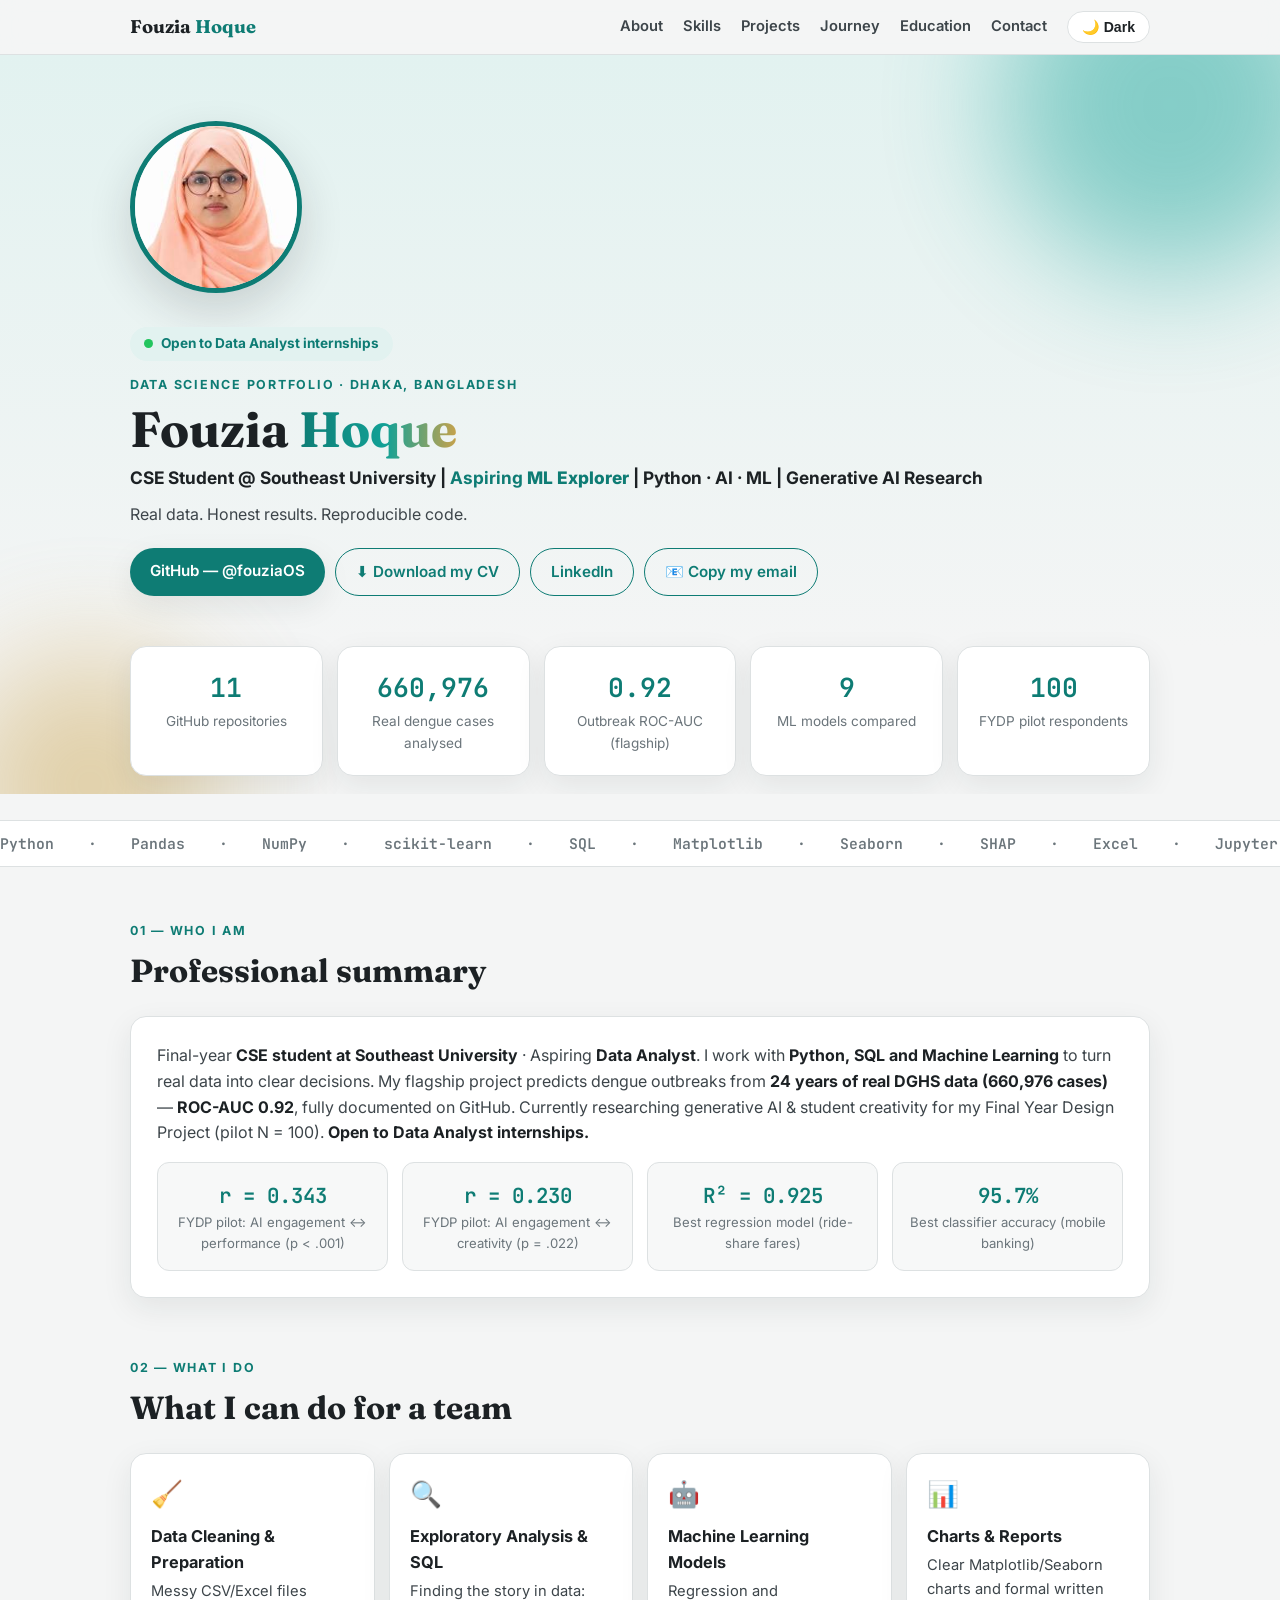
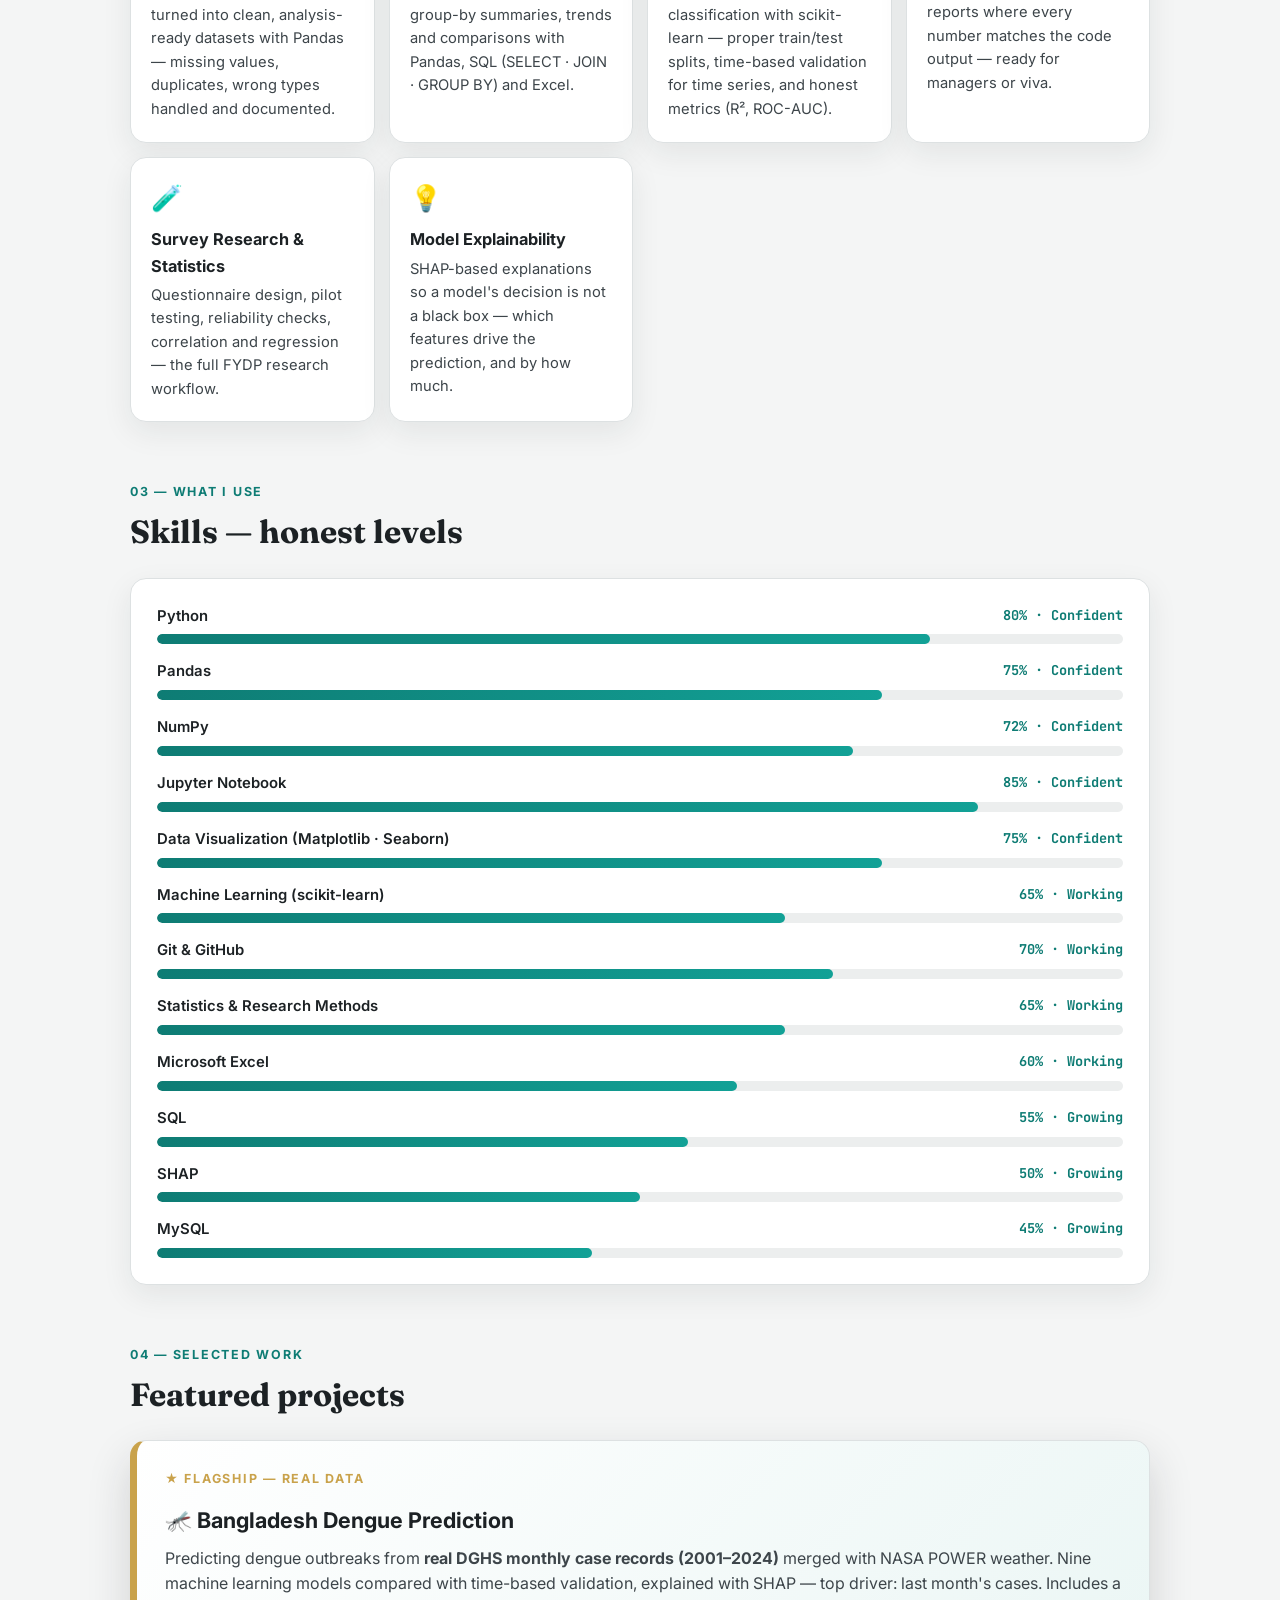
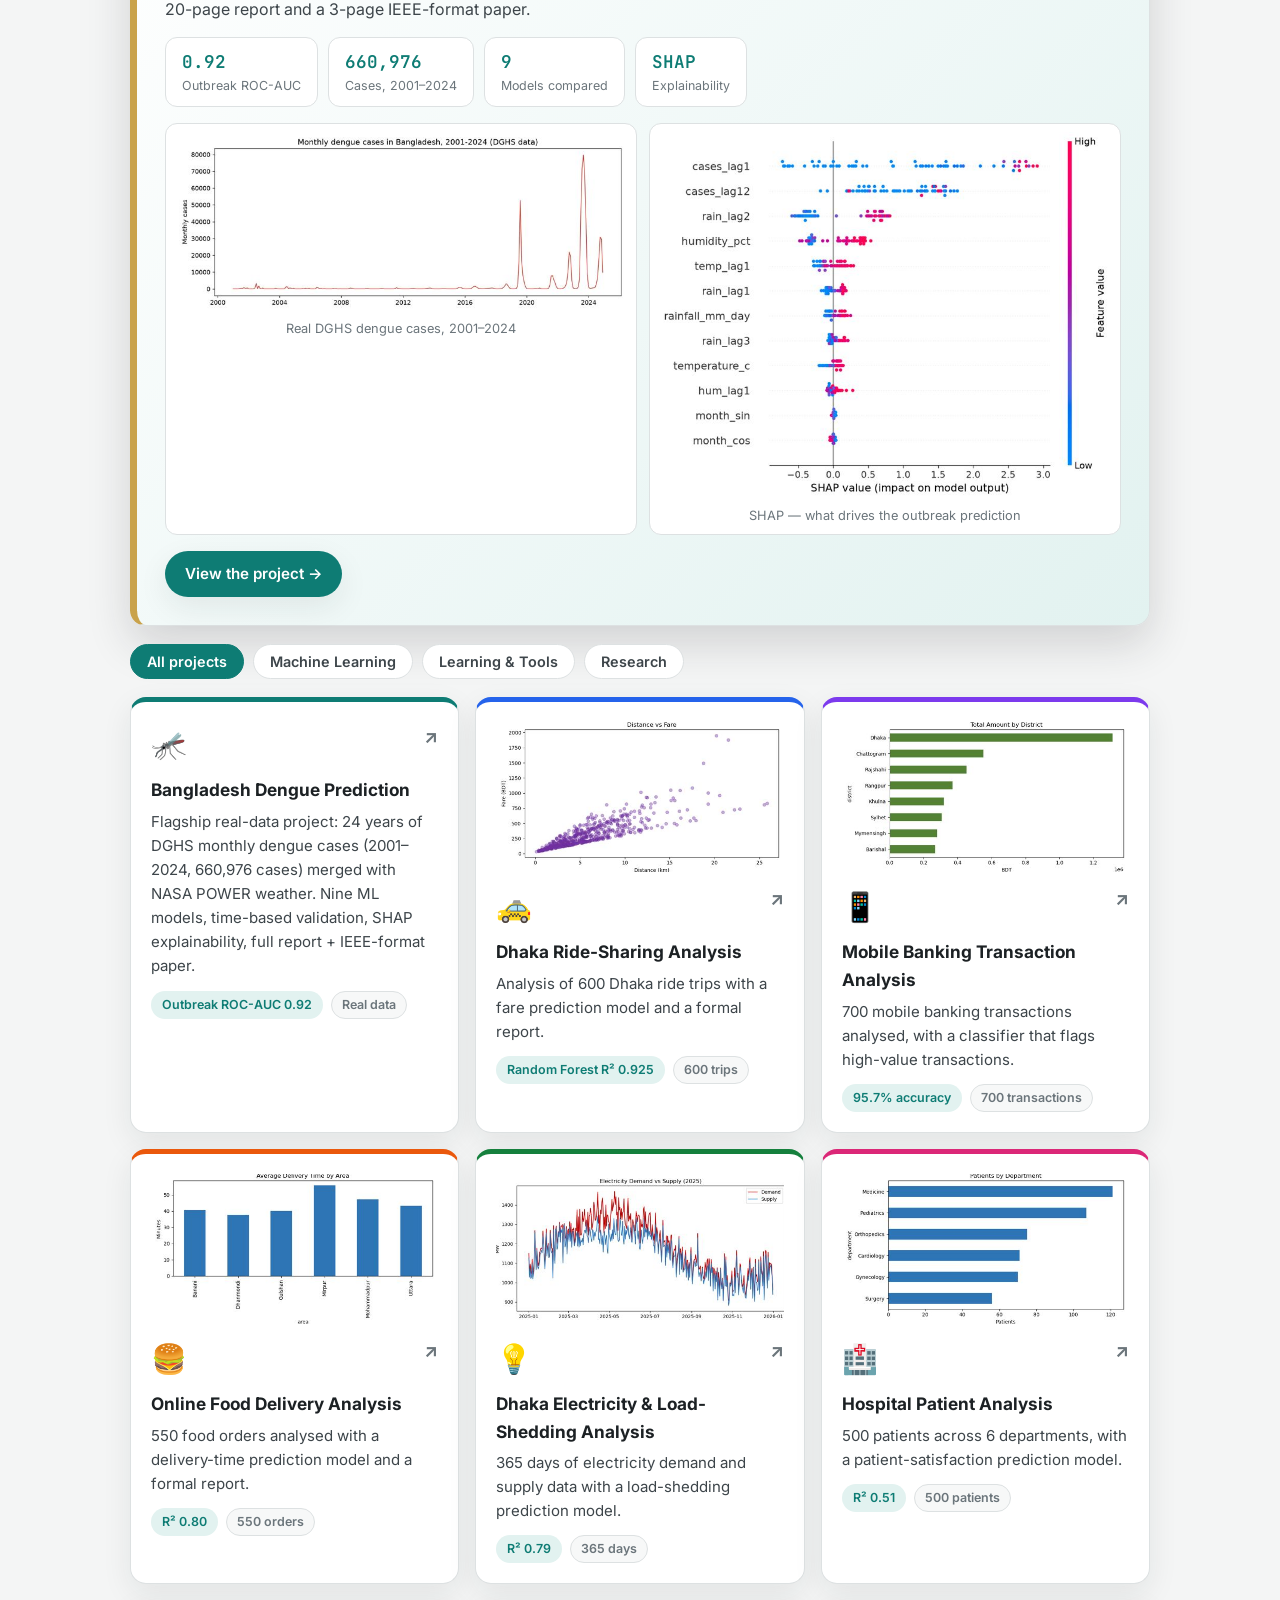
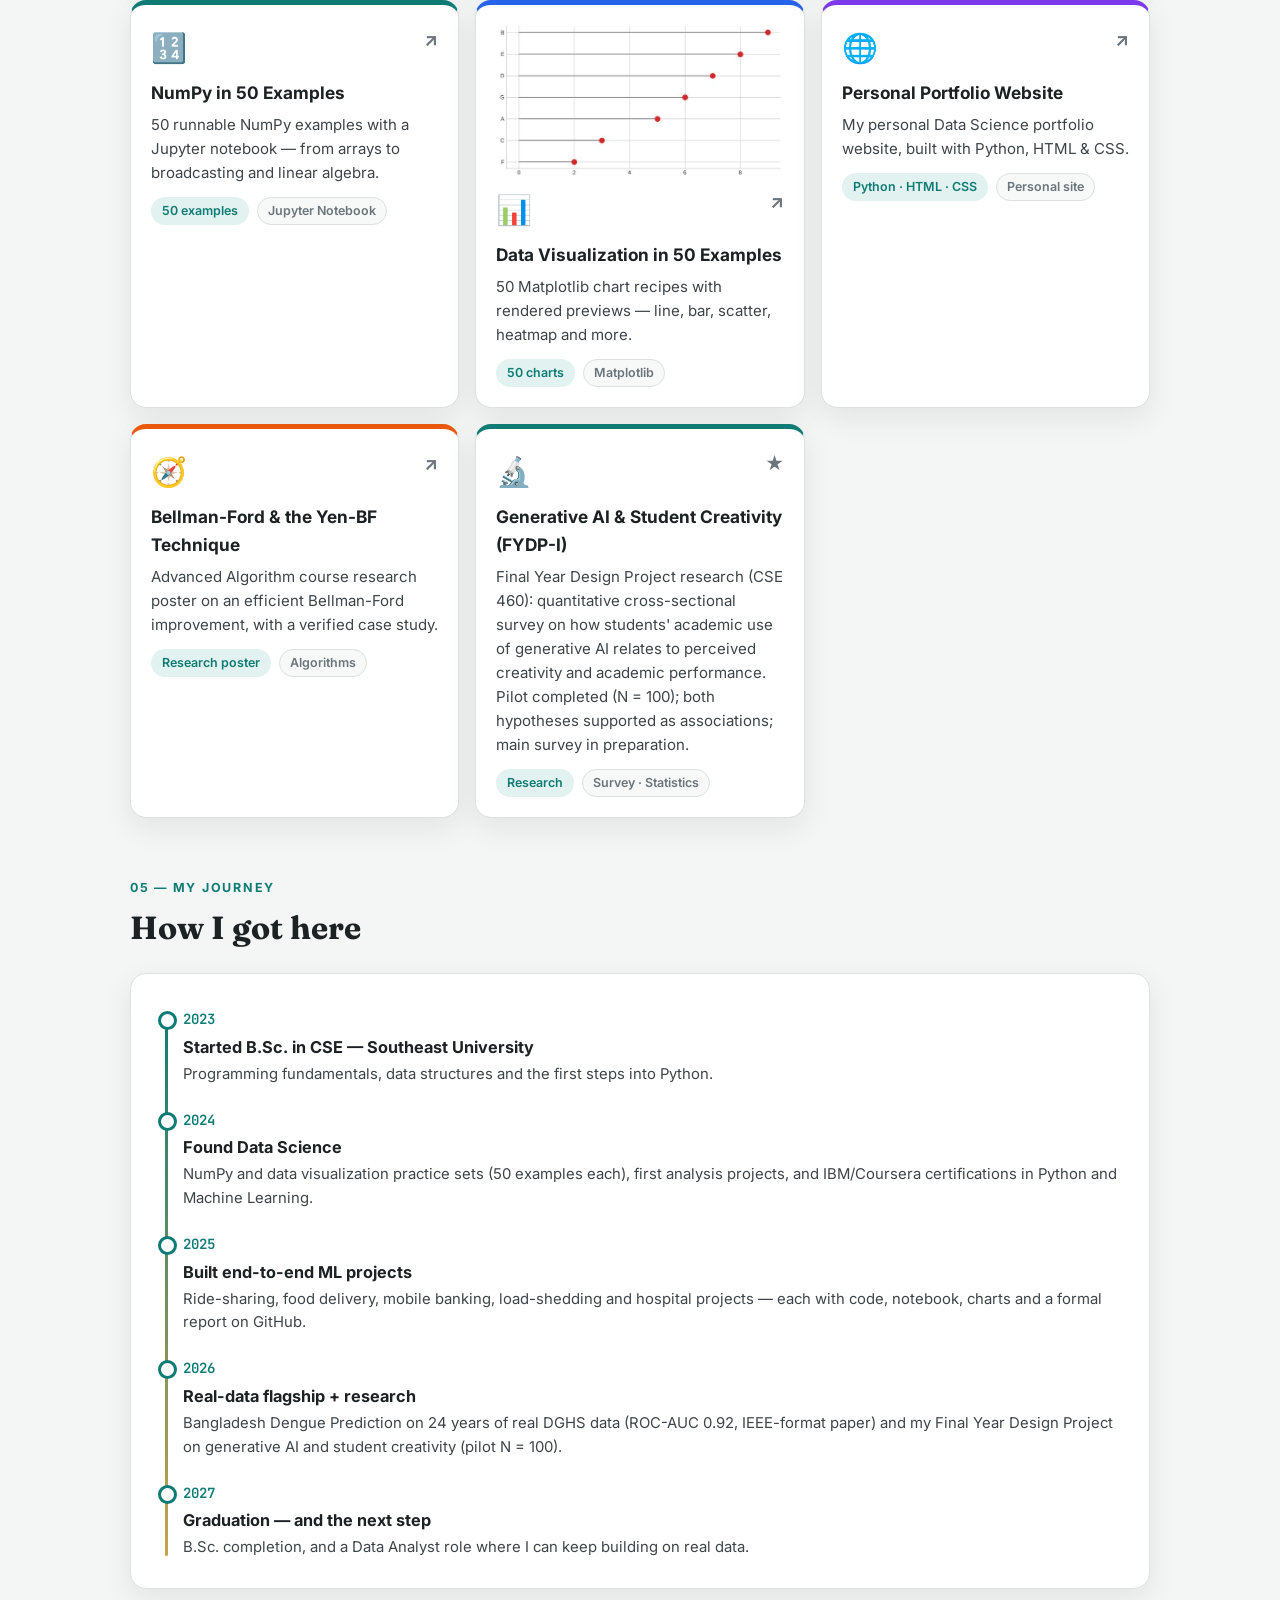
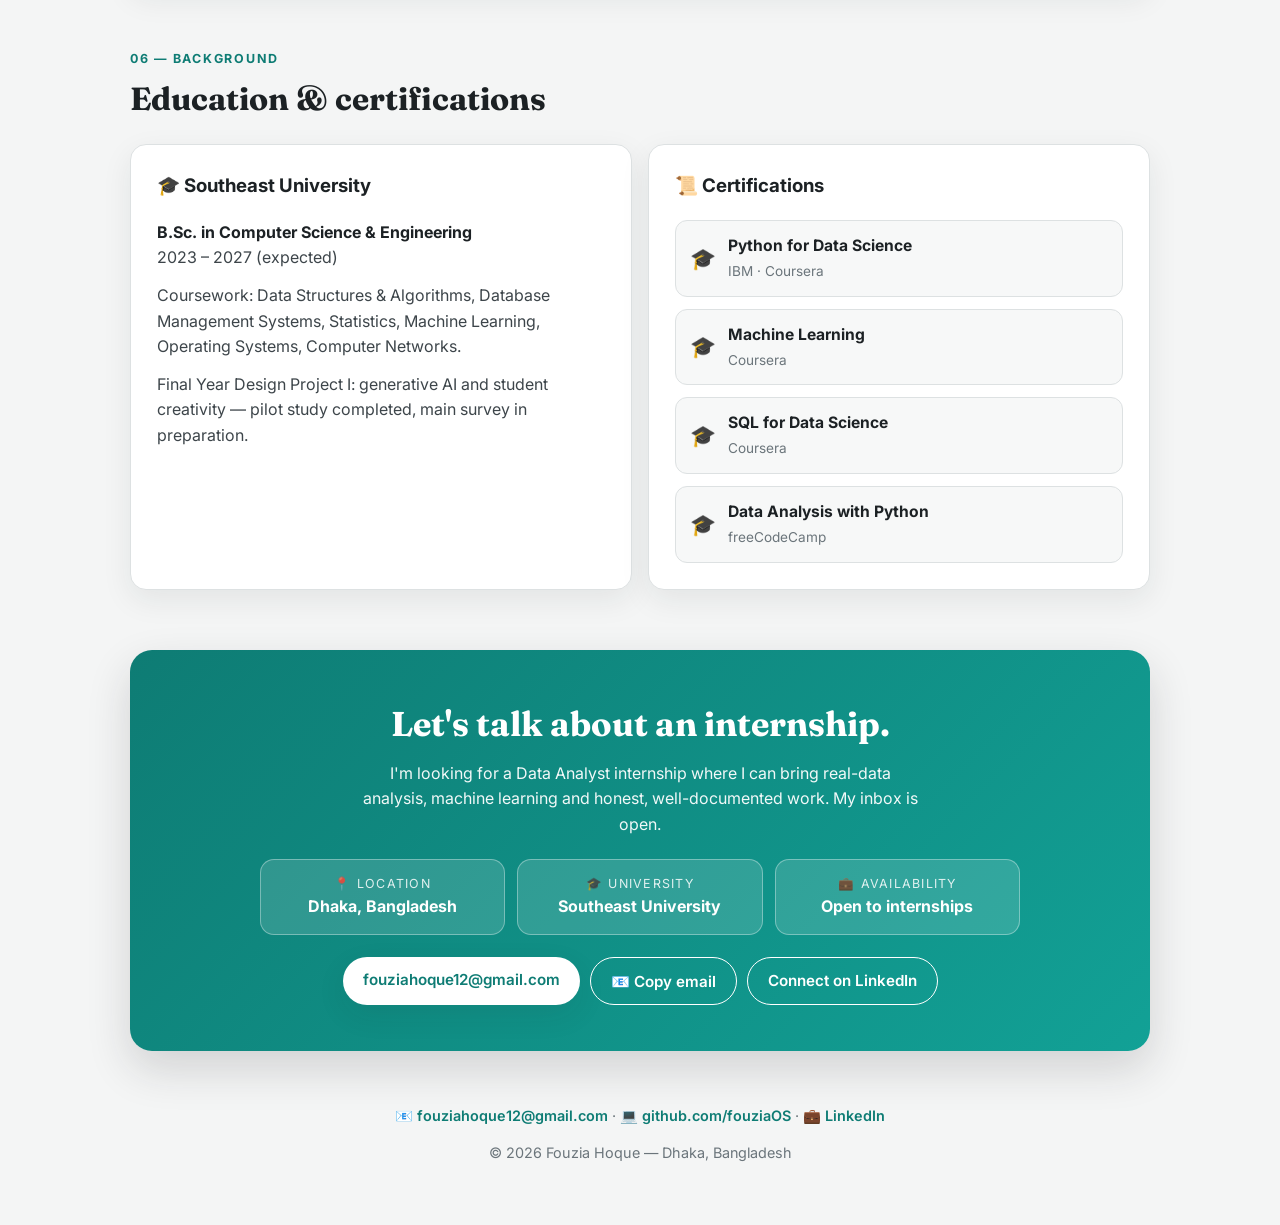
==== commit 324e9601: "Add files via upload" ====
--- a/Fouzia_Hoque_Portfolio.html
+++ b/Fouzia_Hoque_Portfolio.html
@@ -193,7 +193,7 @@
       <p class="sub">Real data. Honest results. Reproducible code.</p>
       <div class="btns">
         <a class="btn primary" href="https://github.com/fouziaOS" target="_blank" rel="noopener">GitHub — @fouziaOS</a>
-        <a class="btn ghost" href="[data-uri]" download="Fouzia CV.pdf">⬇ Download my CV</a>
+        <a class="btn ghost" href="[data-uri]" download="Fouzia CV.pdf">⬇ Download my CV</a>
         <a class="btn ghost" href="https://www.linkedin.com/in/fouzia-hoque-a9711b3b2" target="_blank" rel="noopener">LinkedIn</a>
         <button class="btn ghost" onclick="copyEmail(this)">📧 Copy my email</button>
       </div>
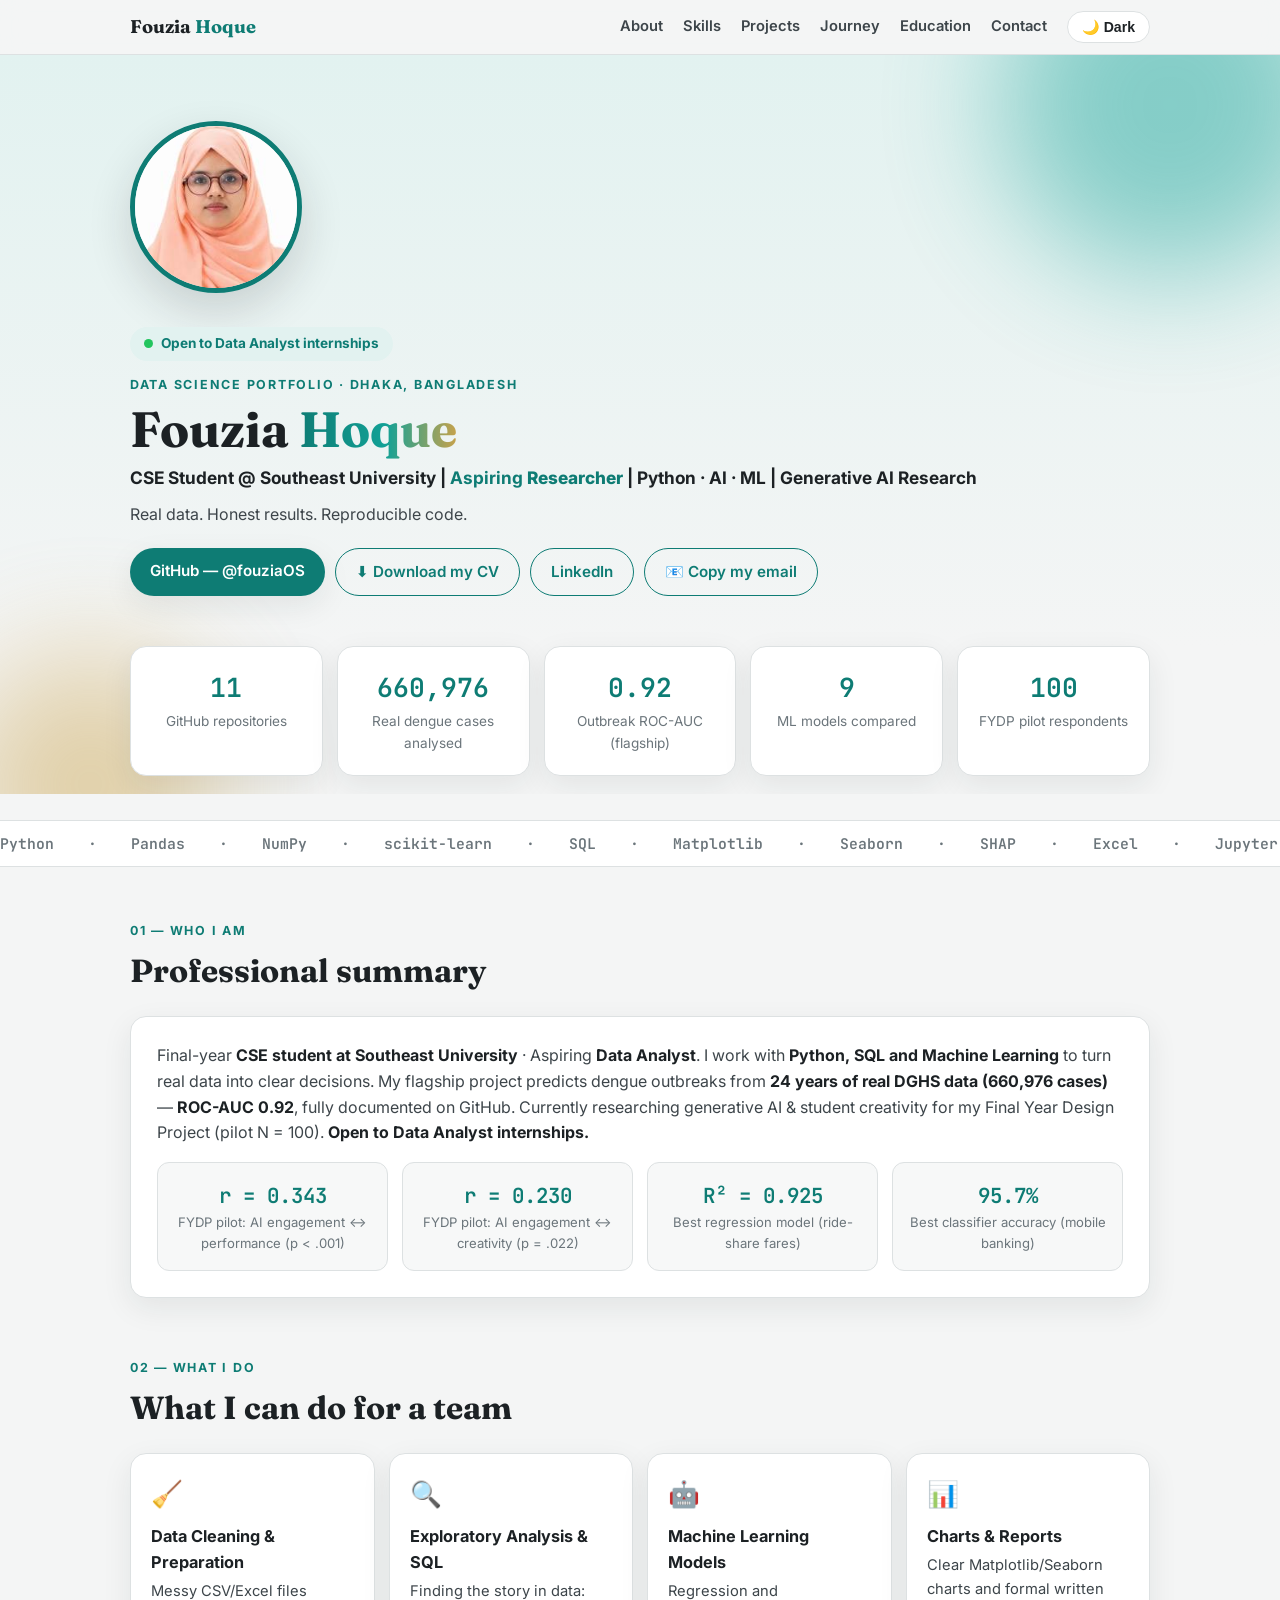
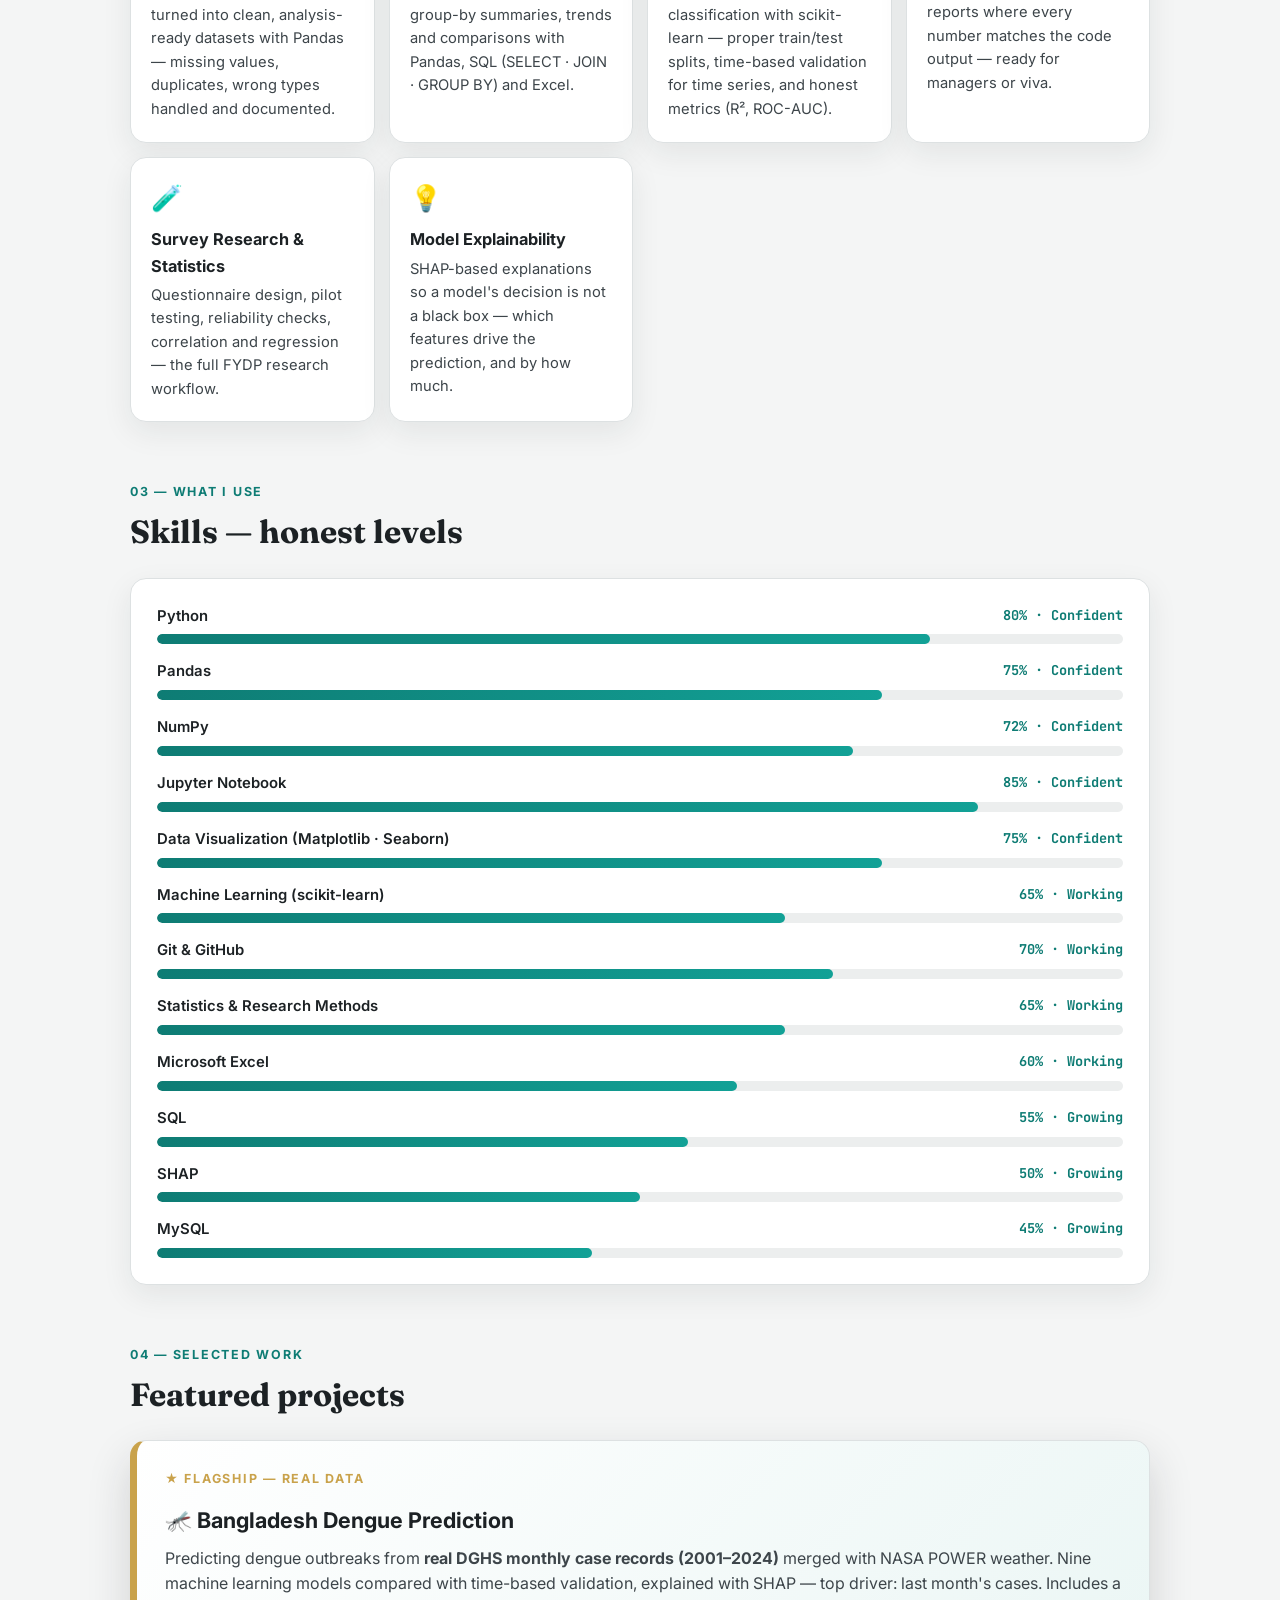
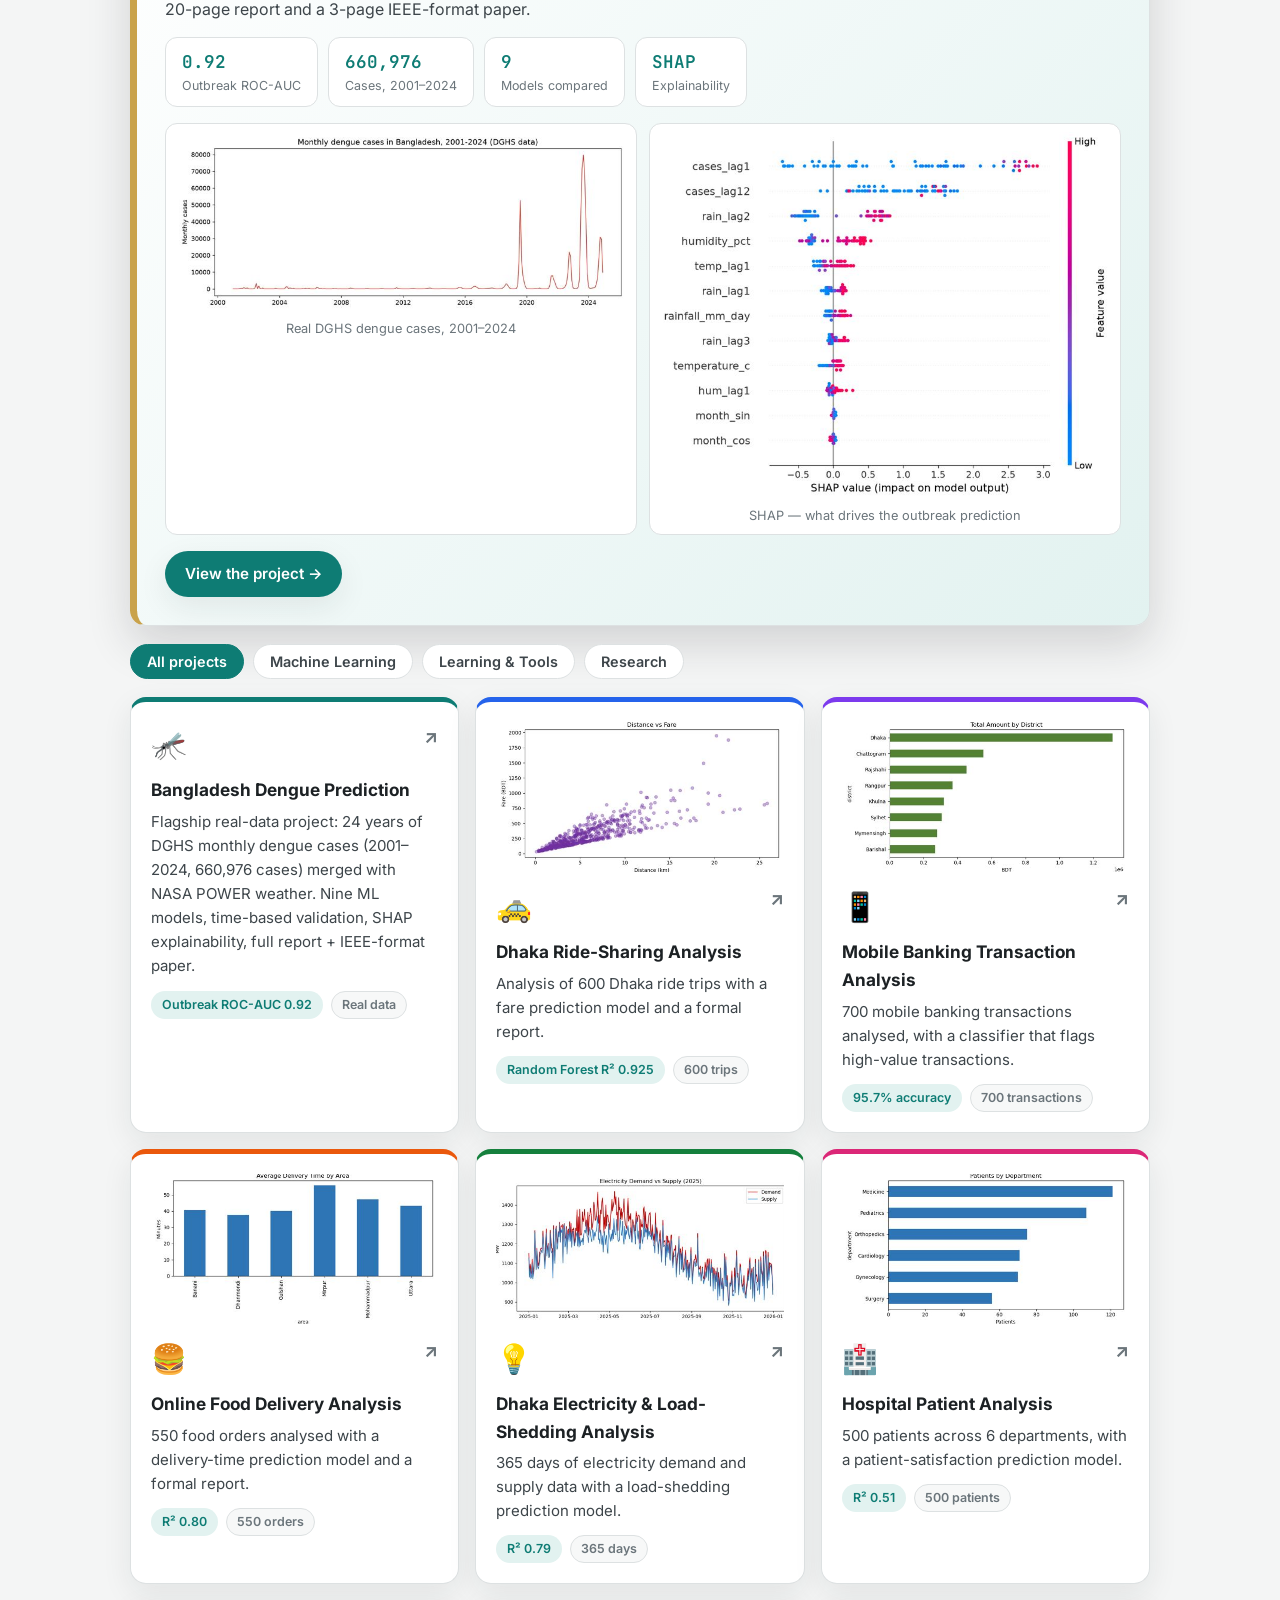
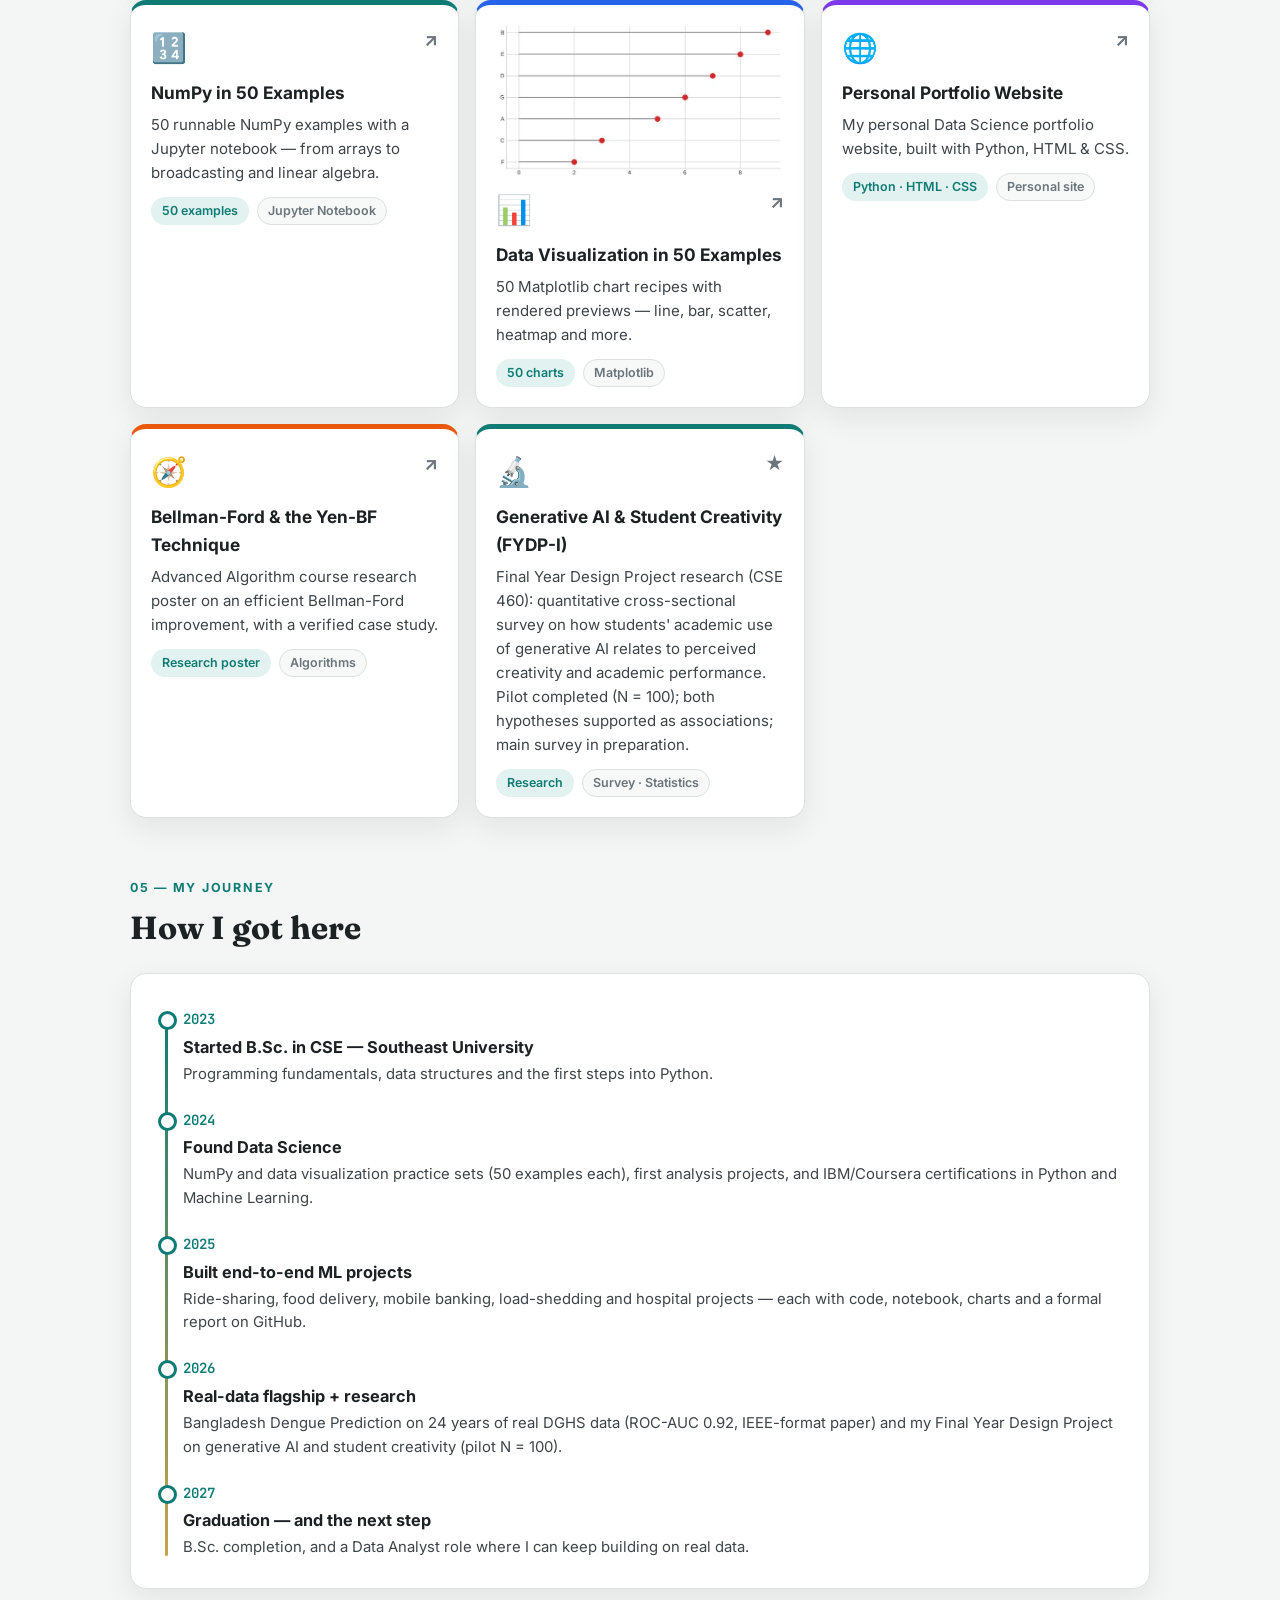
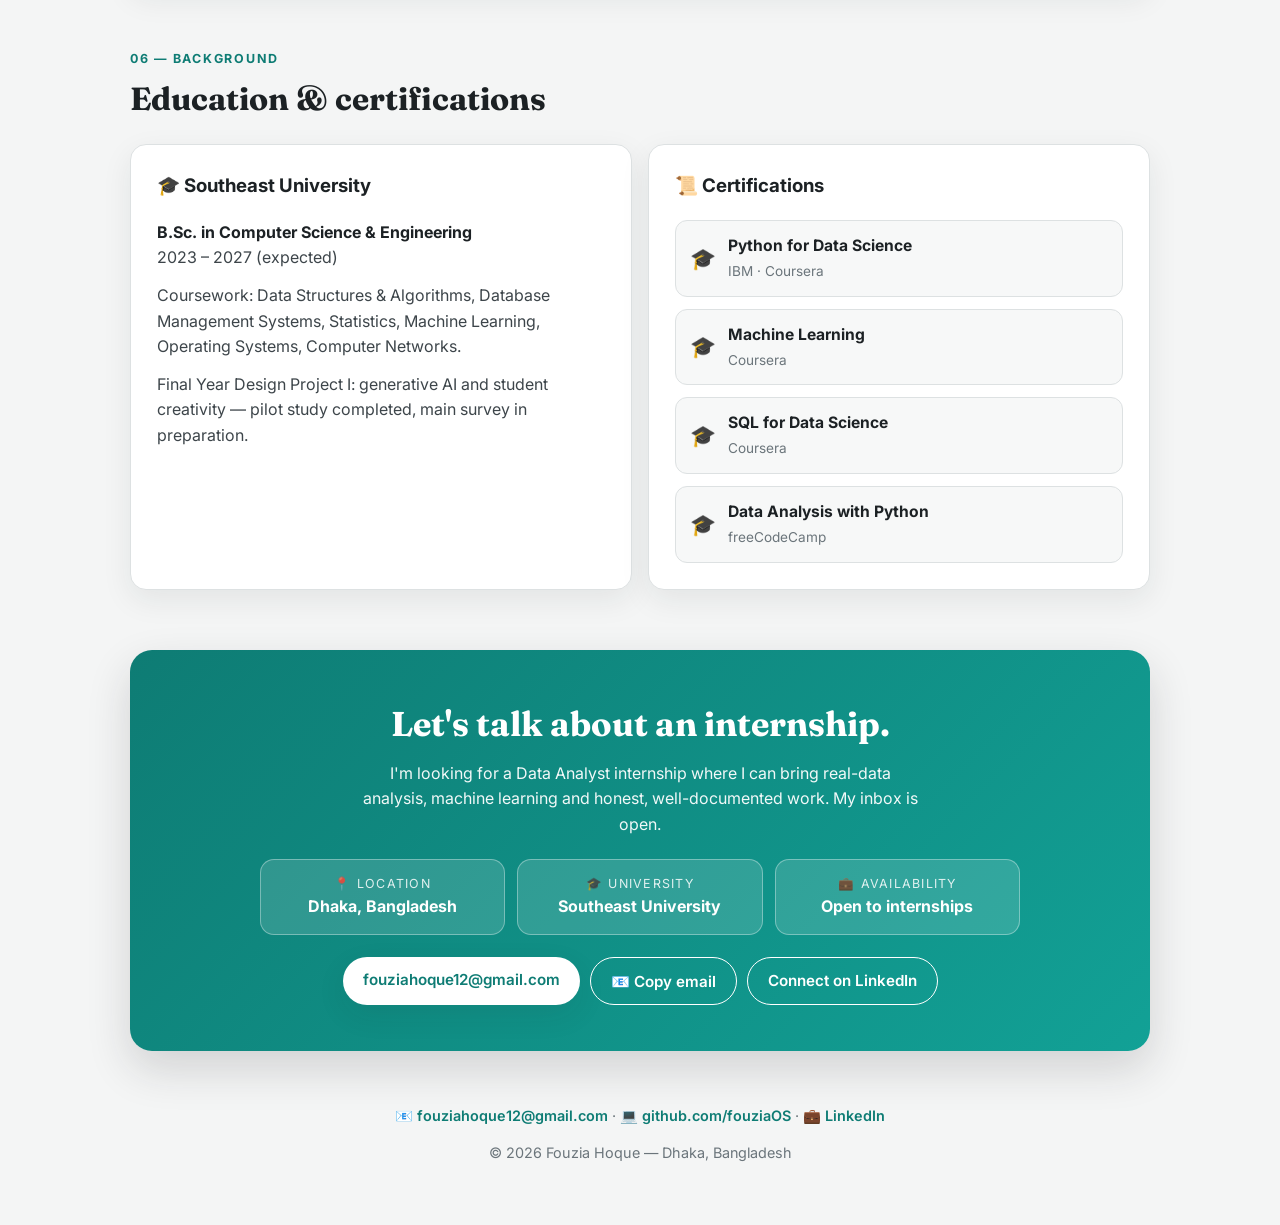
==== commit 26d90f51: "Add files via upload" ====
--- a/Fouzia_Hoque_Portfolio.html
+++ b/Fouzia_Hoque_Portfolio.html
@@ -193,7 +193,7 @@
       <p class="sub">Real data. Honest results. Reproducible code.</p>
       <div class="btns">
         <a class="btn primary" href="https://github.com/fouziaOS" target="_blank" rel="noopener">GitHub — @fouziaOS</a>
-        <a class="btn ghost" href="[data-uri]" download="Fouzia CV.pdf">⬇ Download my CV</a>
+        <a class="btn ghost" href="[data-uri]" download="Fouzia CV.pdf">⬇ Download my CV</a>
         <a class="btn ghost" href="https://www.linkedin.com/in/fouzia-hoque-a9711b3b2" target="_blank" rel="noopener">LinkedIn</a>
         <button class="btn ghost" onclick="copyEmail(this)">📧 Copy my email</button>
       </div>
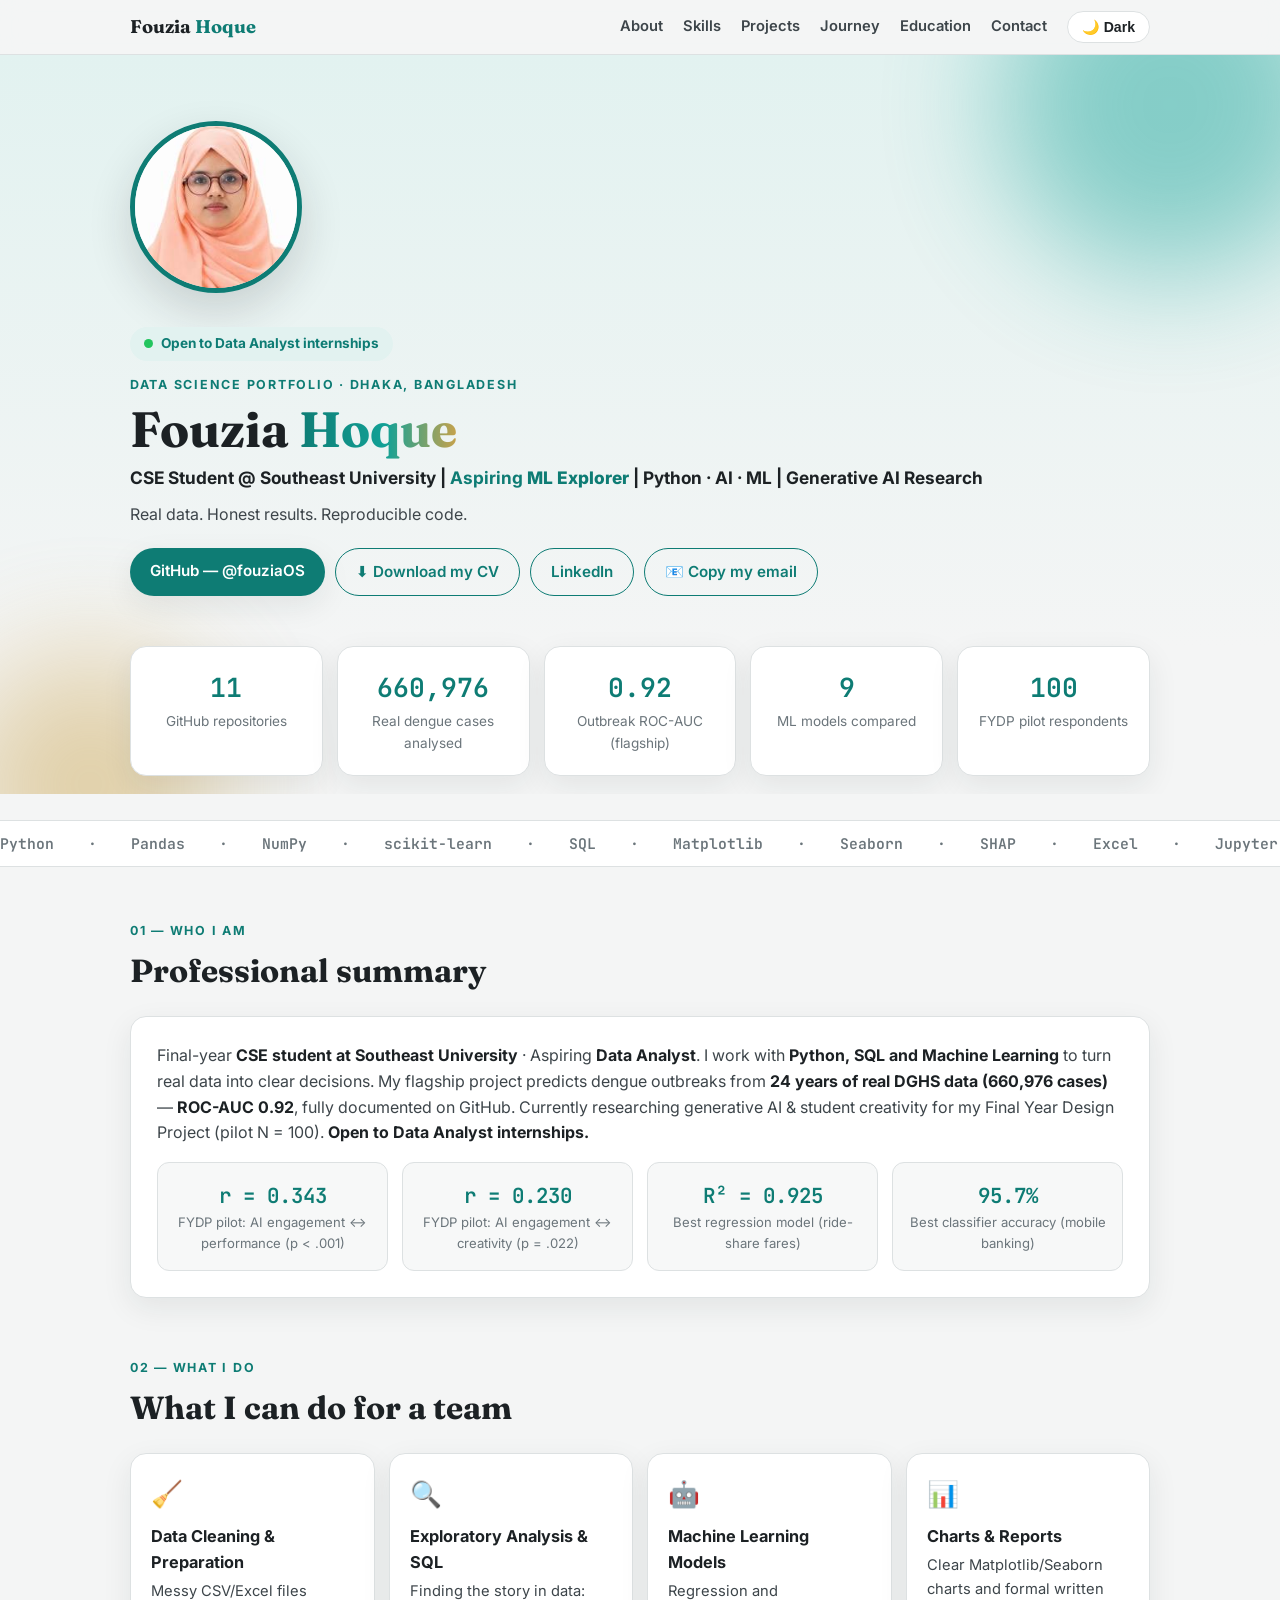
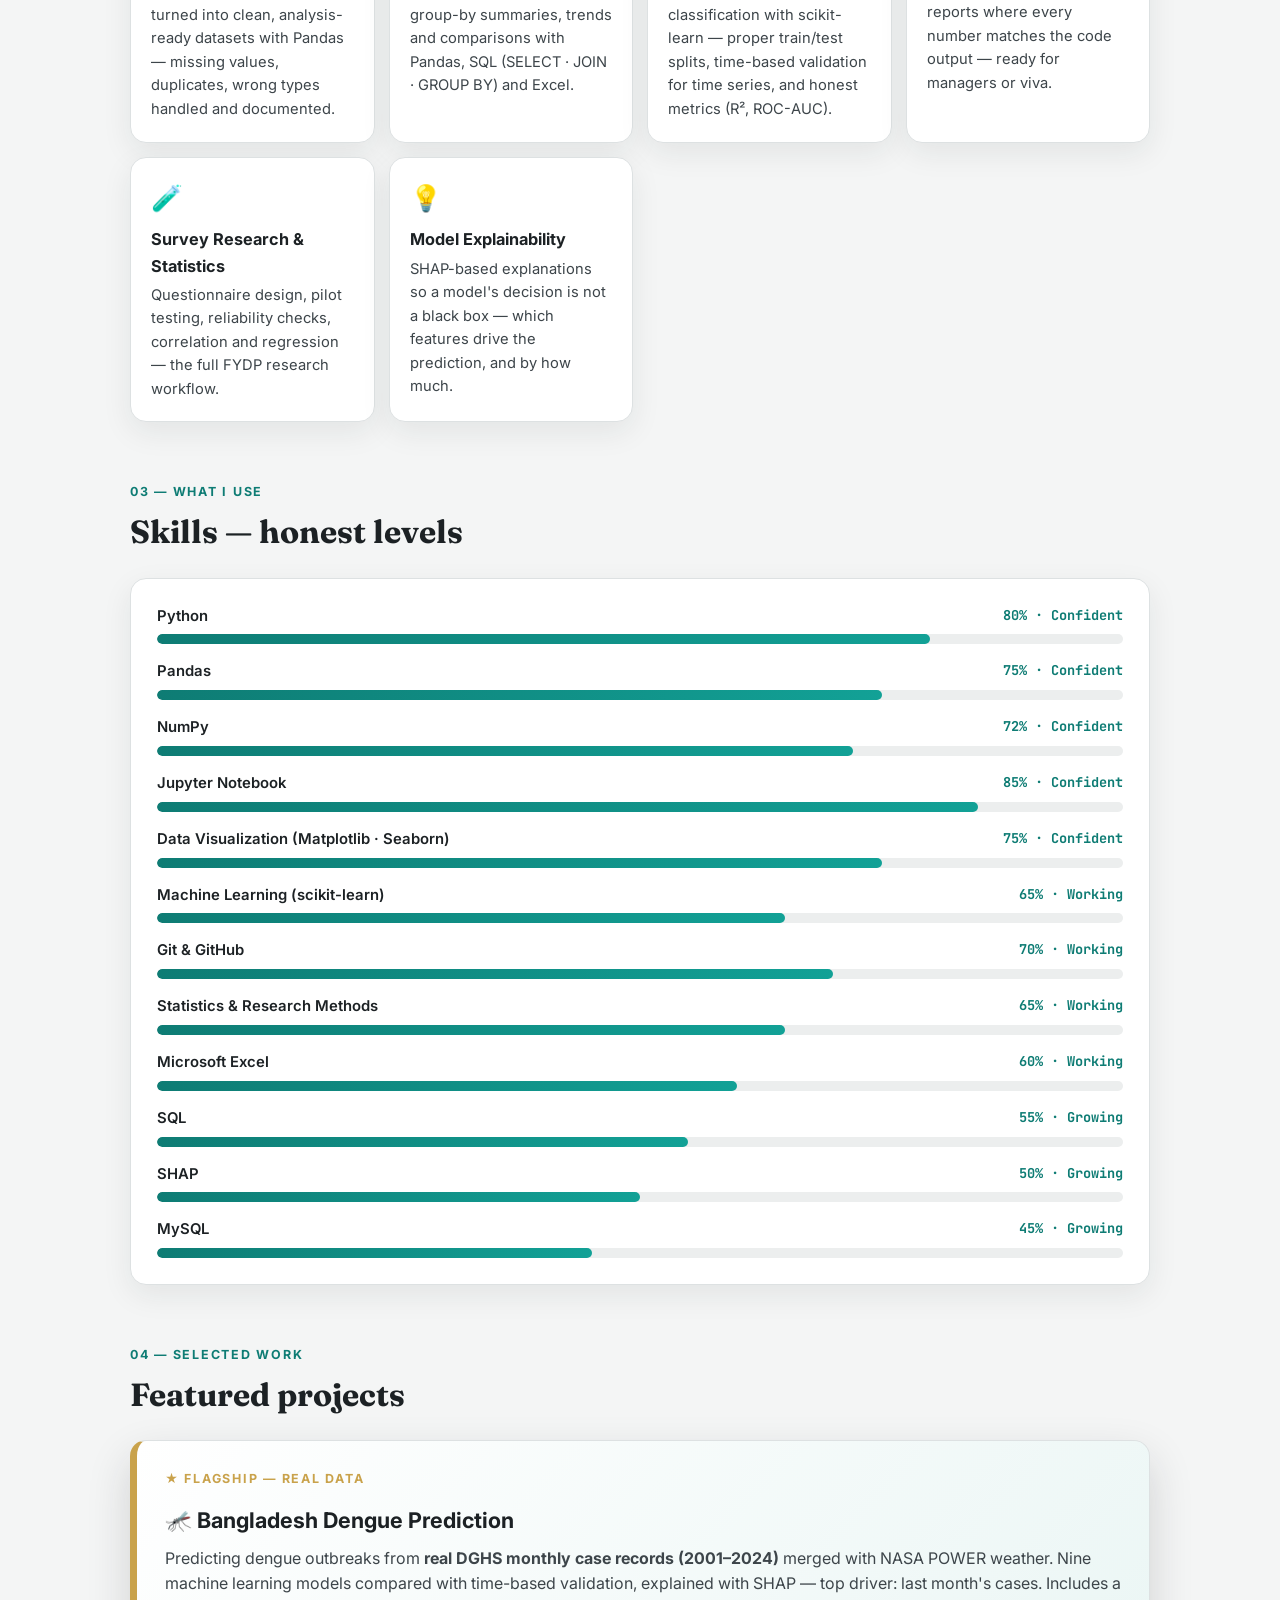
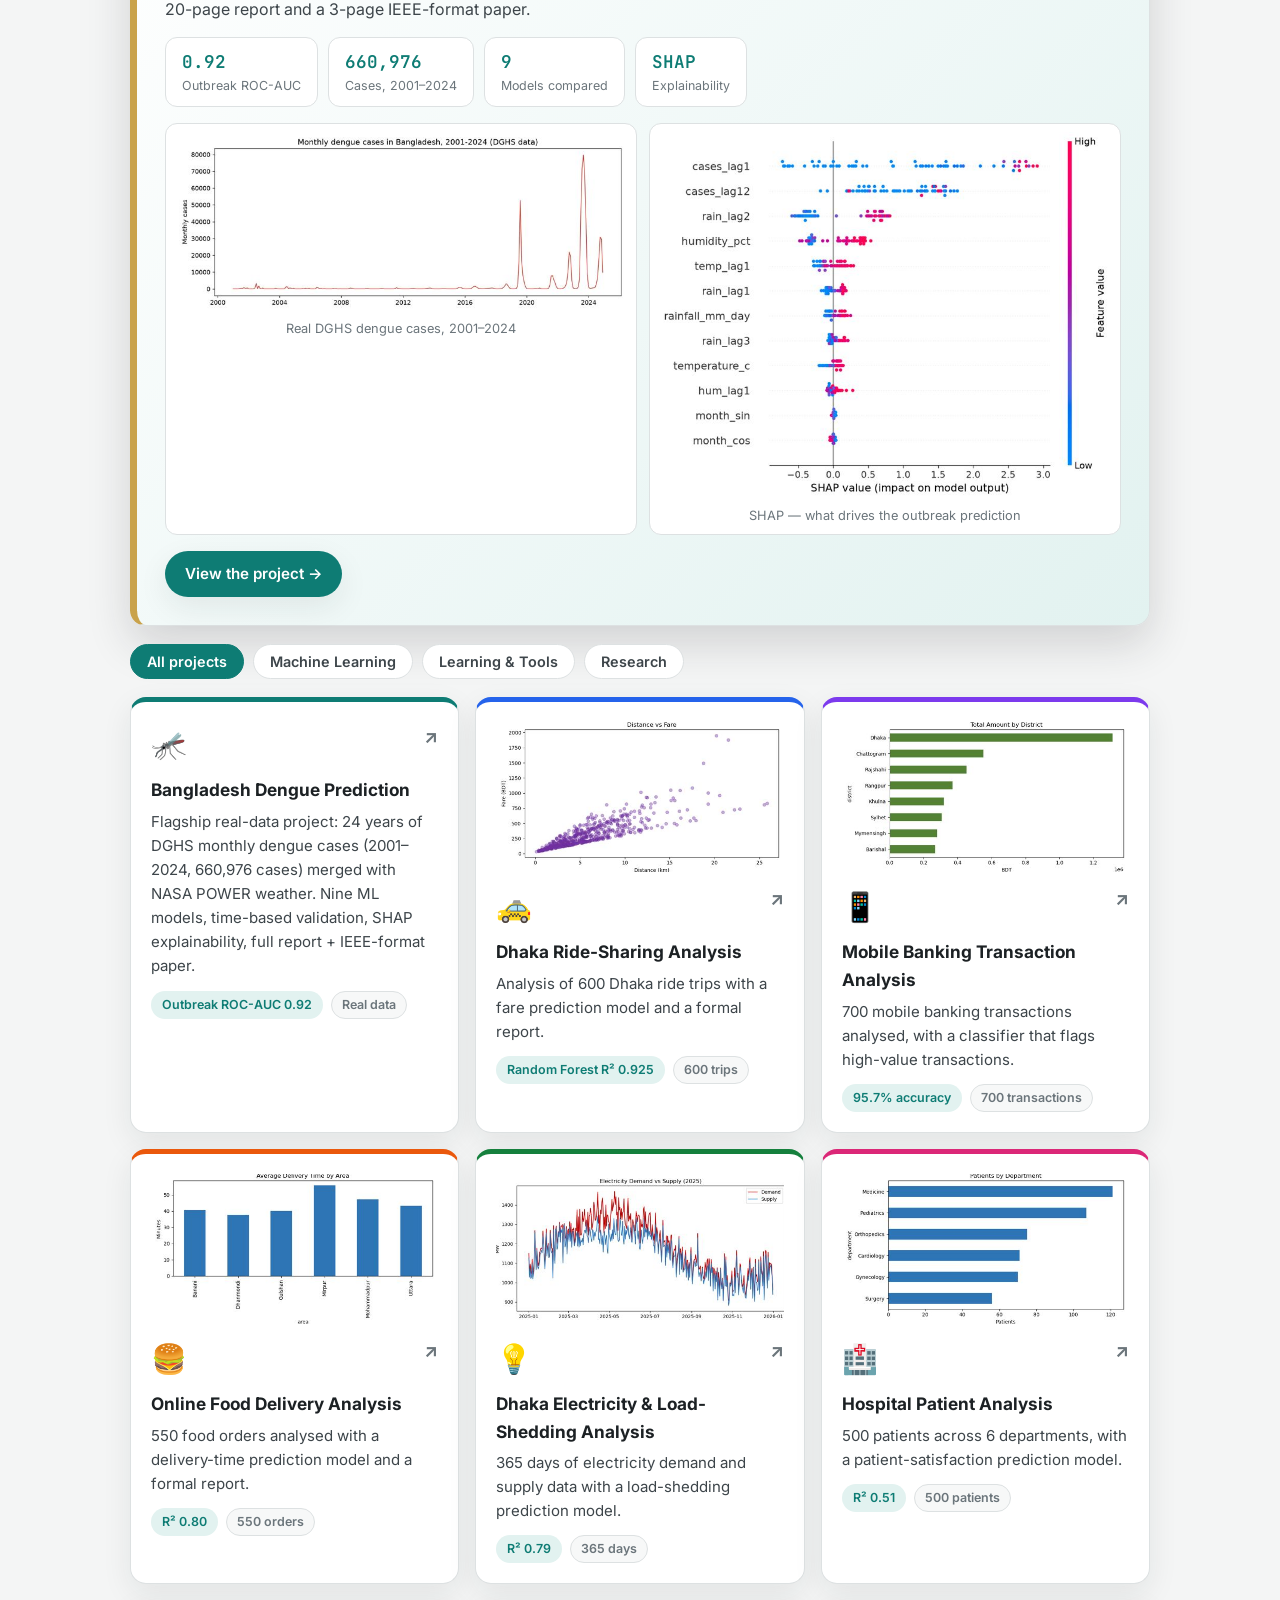
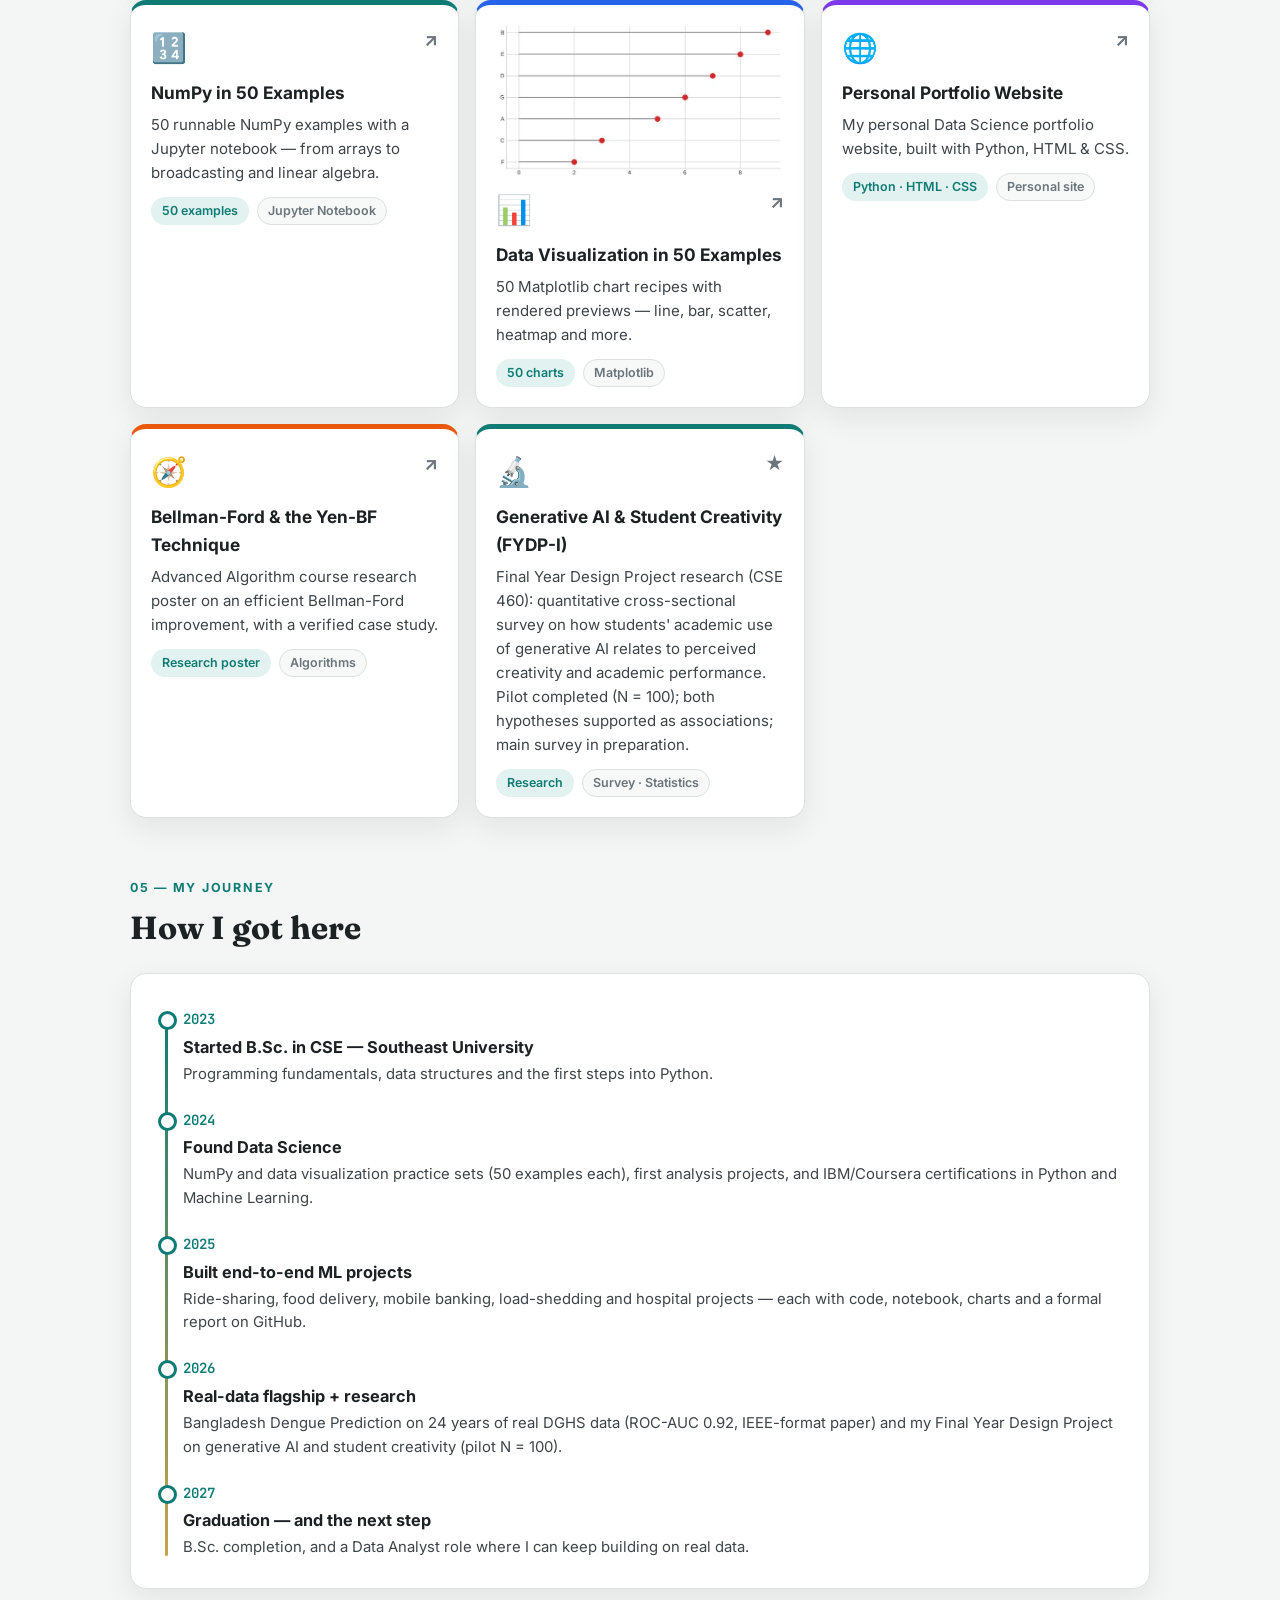
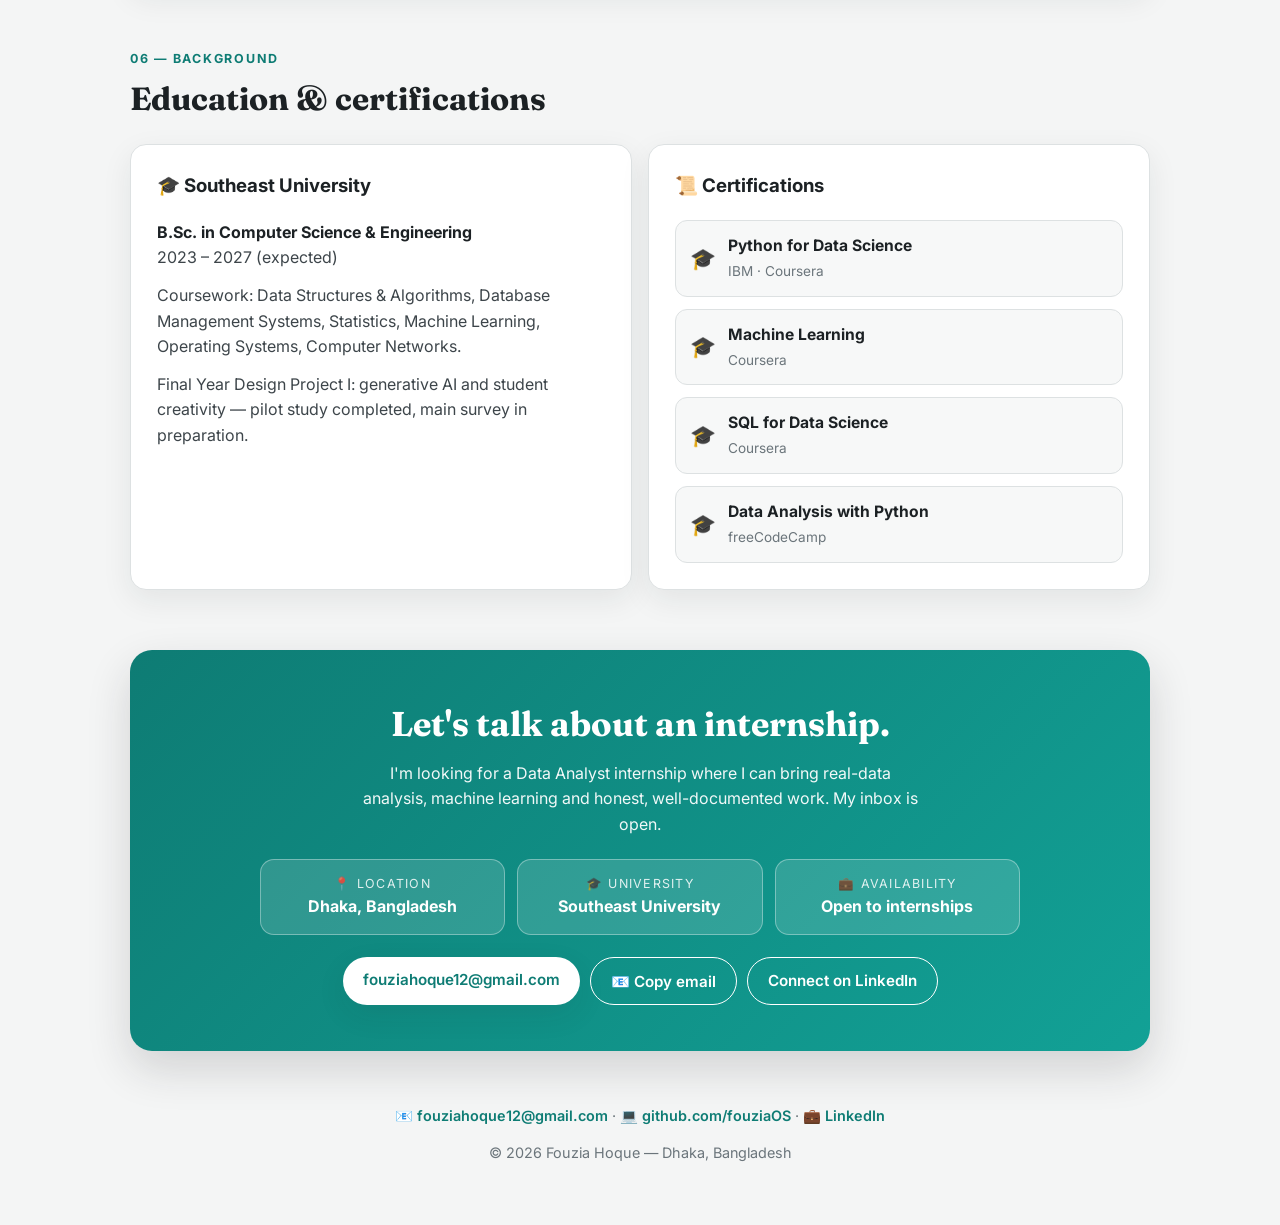
==== commit f3aad4c9: "Add files via upload" ====
--- a/Fouzia_Hoque_Portfolio.html
+++ b/Fouzia_Hoque_Portfolio.html
@@ -193,7 +193,7 @@
       <p class="sub">Real data. Honest results. Reproducible code.</p>
       <div class="btns">
         <a class="btn primary" href="https://github.com/fouziaOS" target="_blank" rel="noopener">GitHub — @fouziaOS</a>
-        <a class="btn ghost" href="[data-uri]" download="Fouzia CV.pdf">⬇ Download my CV</a>
+        <a class="btn ghost" href="[data-uri]" download="Fouzia CV.pdf">⬇ Download my CV</a>
         <a class="btn ghost" href="https://www.linkedin.com/in/fouzia-hoque-a9711b3b2" target="_blank" rel="noopener">LinkedIn</a>
         <button class="btn ghost" onclick="copyEmail(this)">📧 Copy my email</button>
       </div>
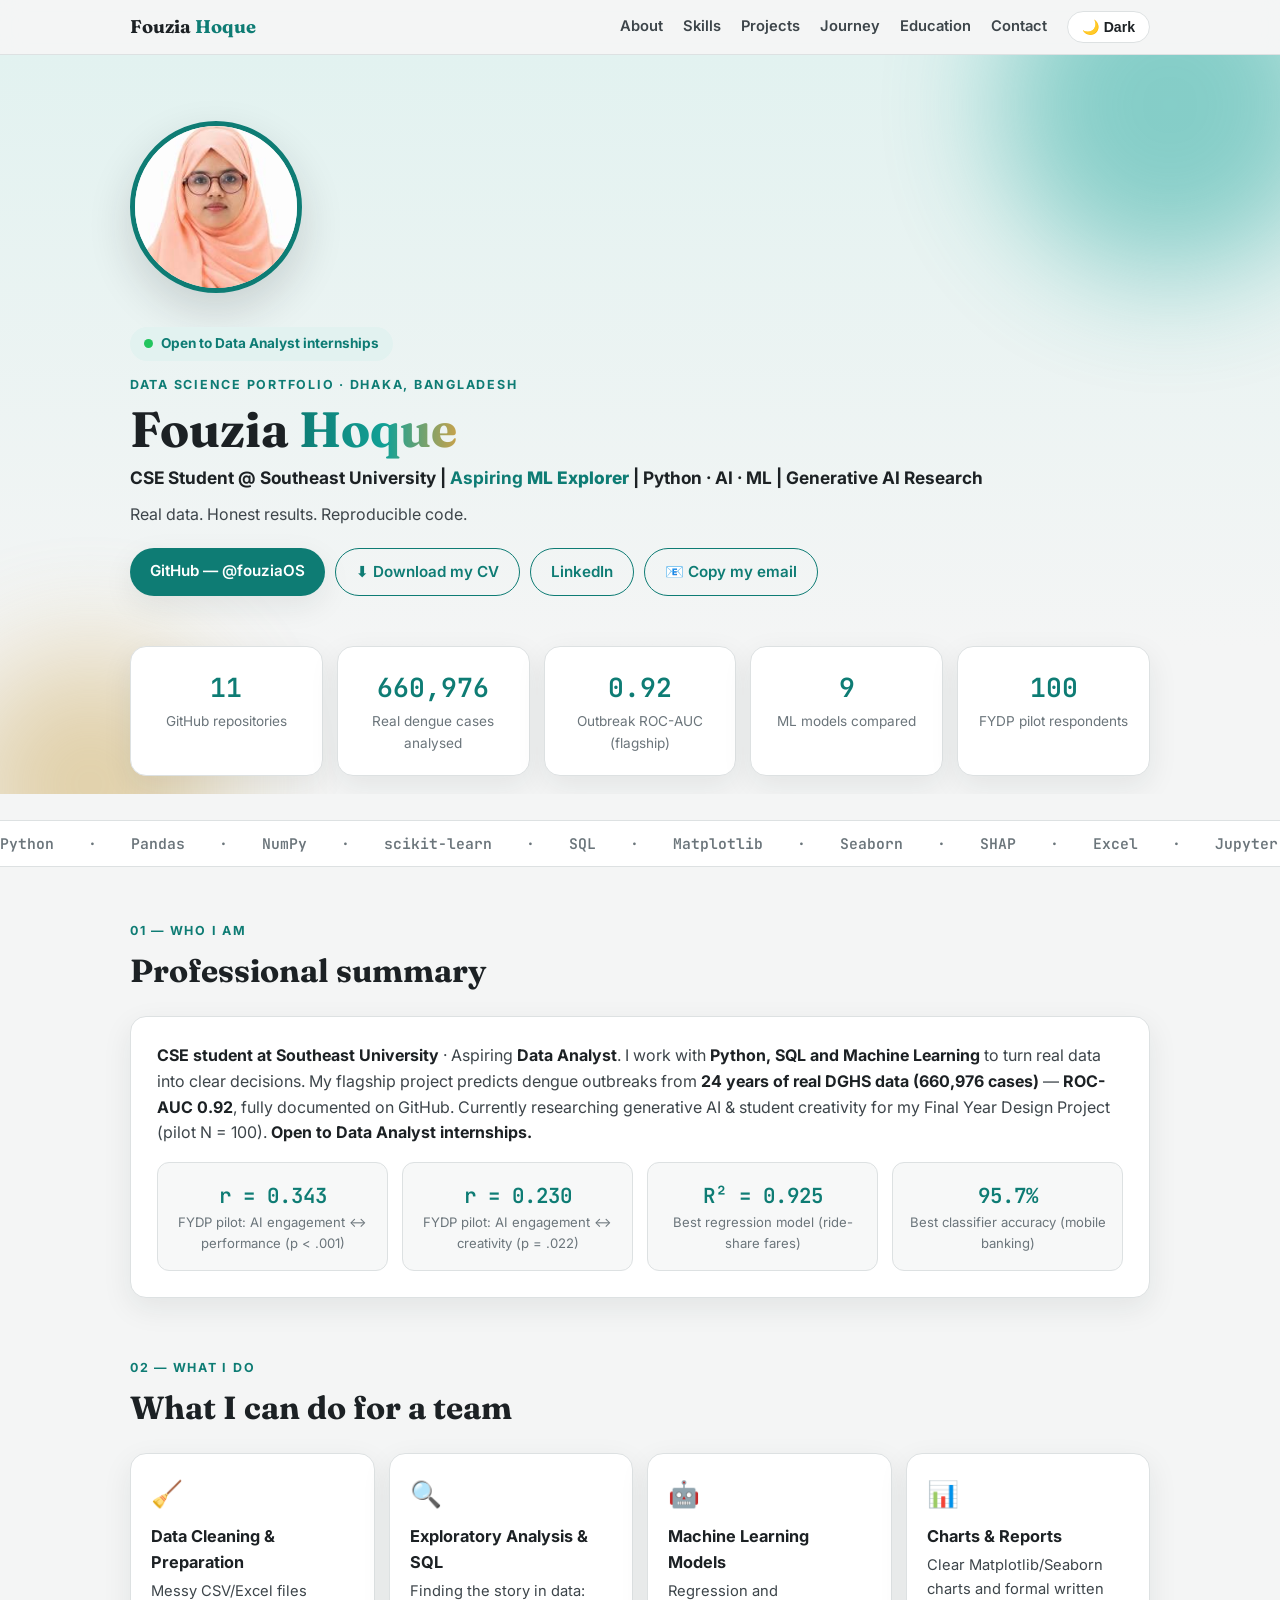
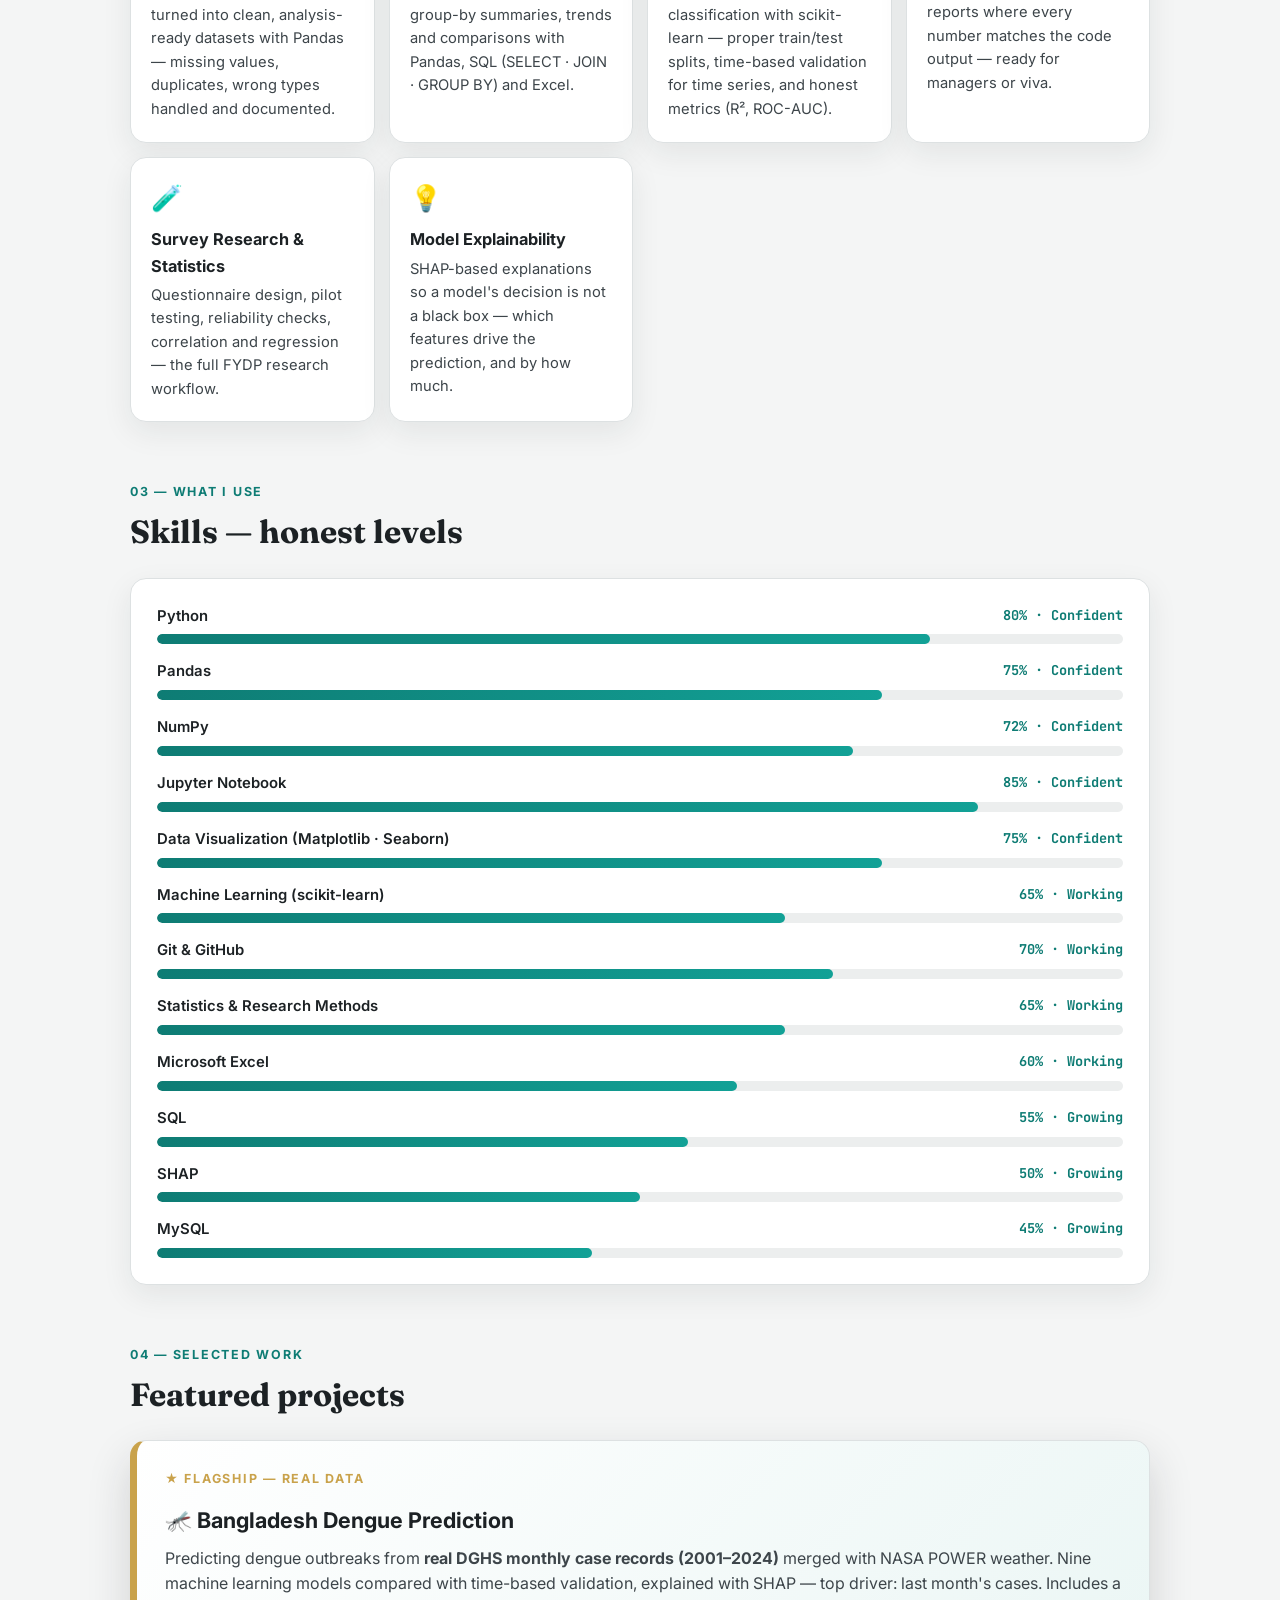
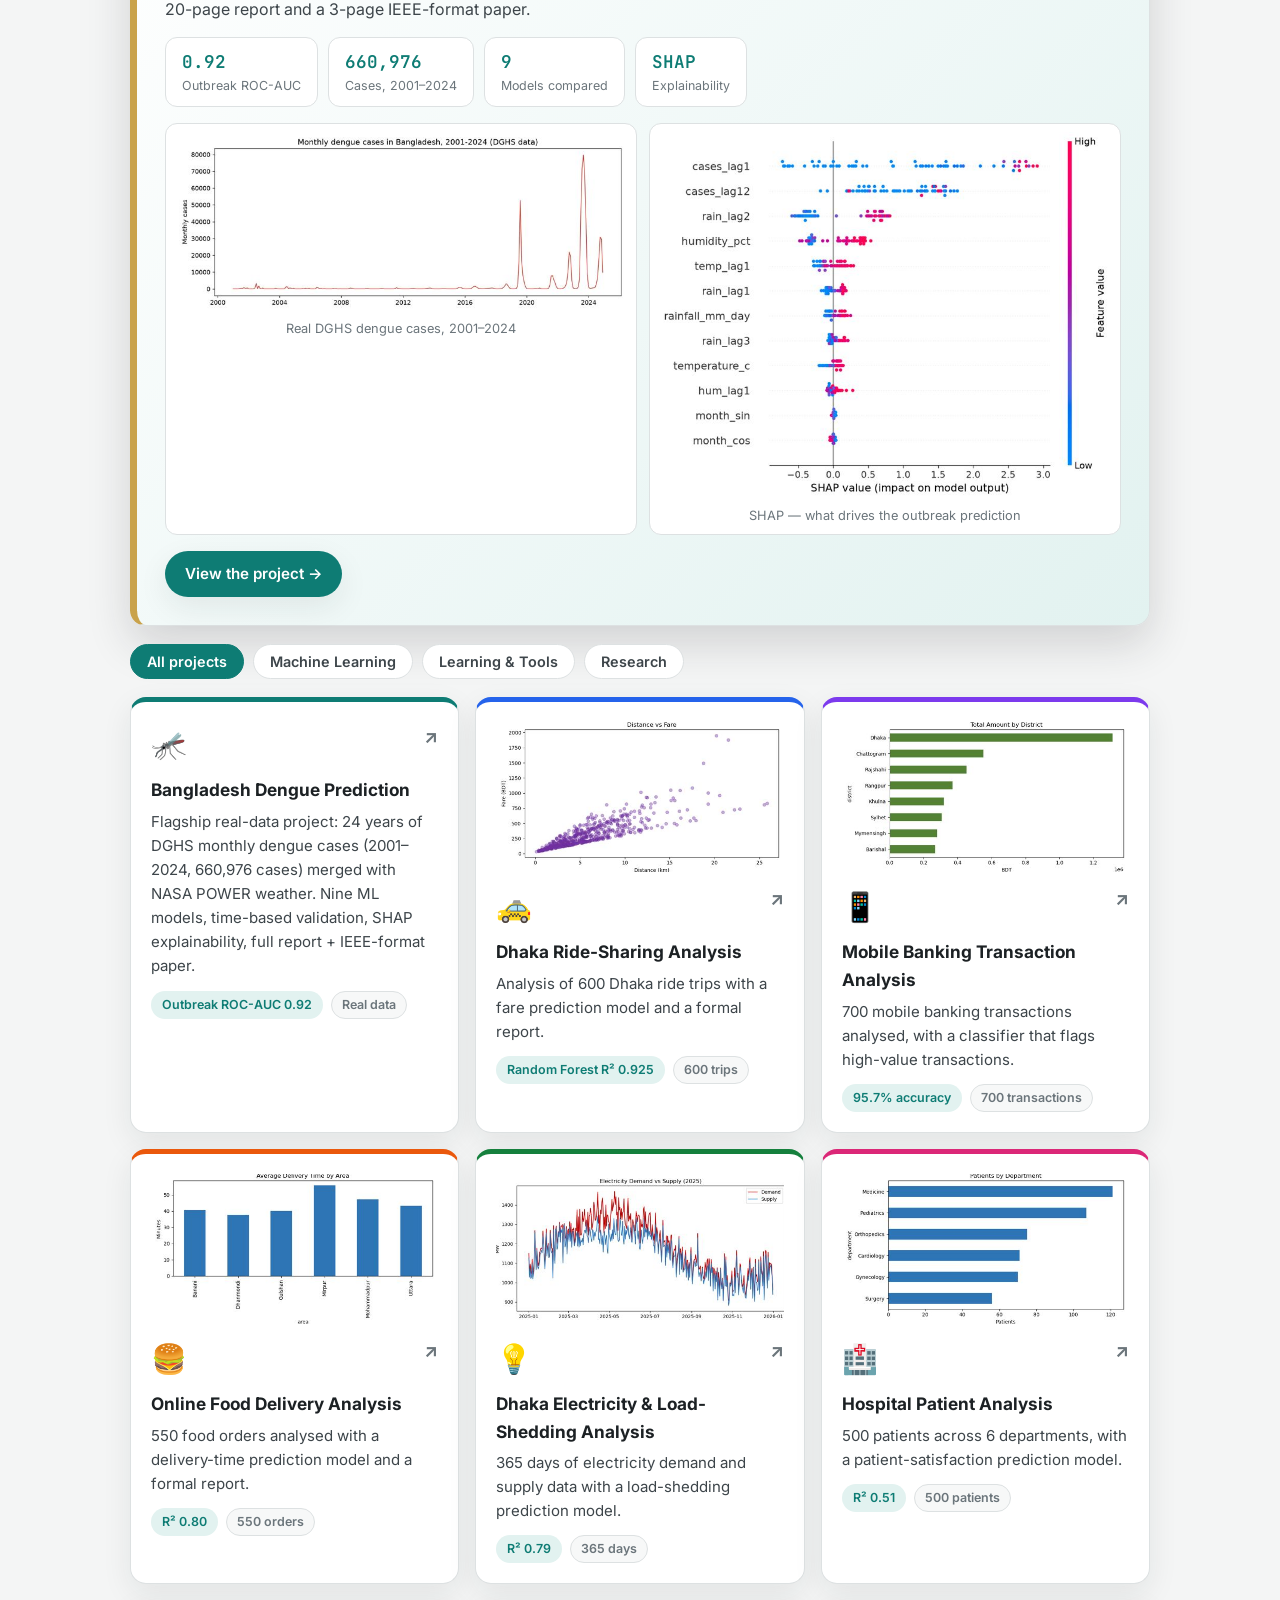
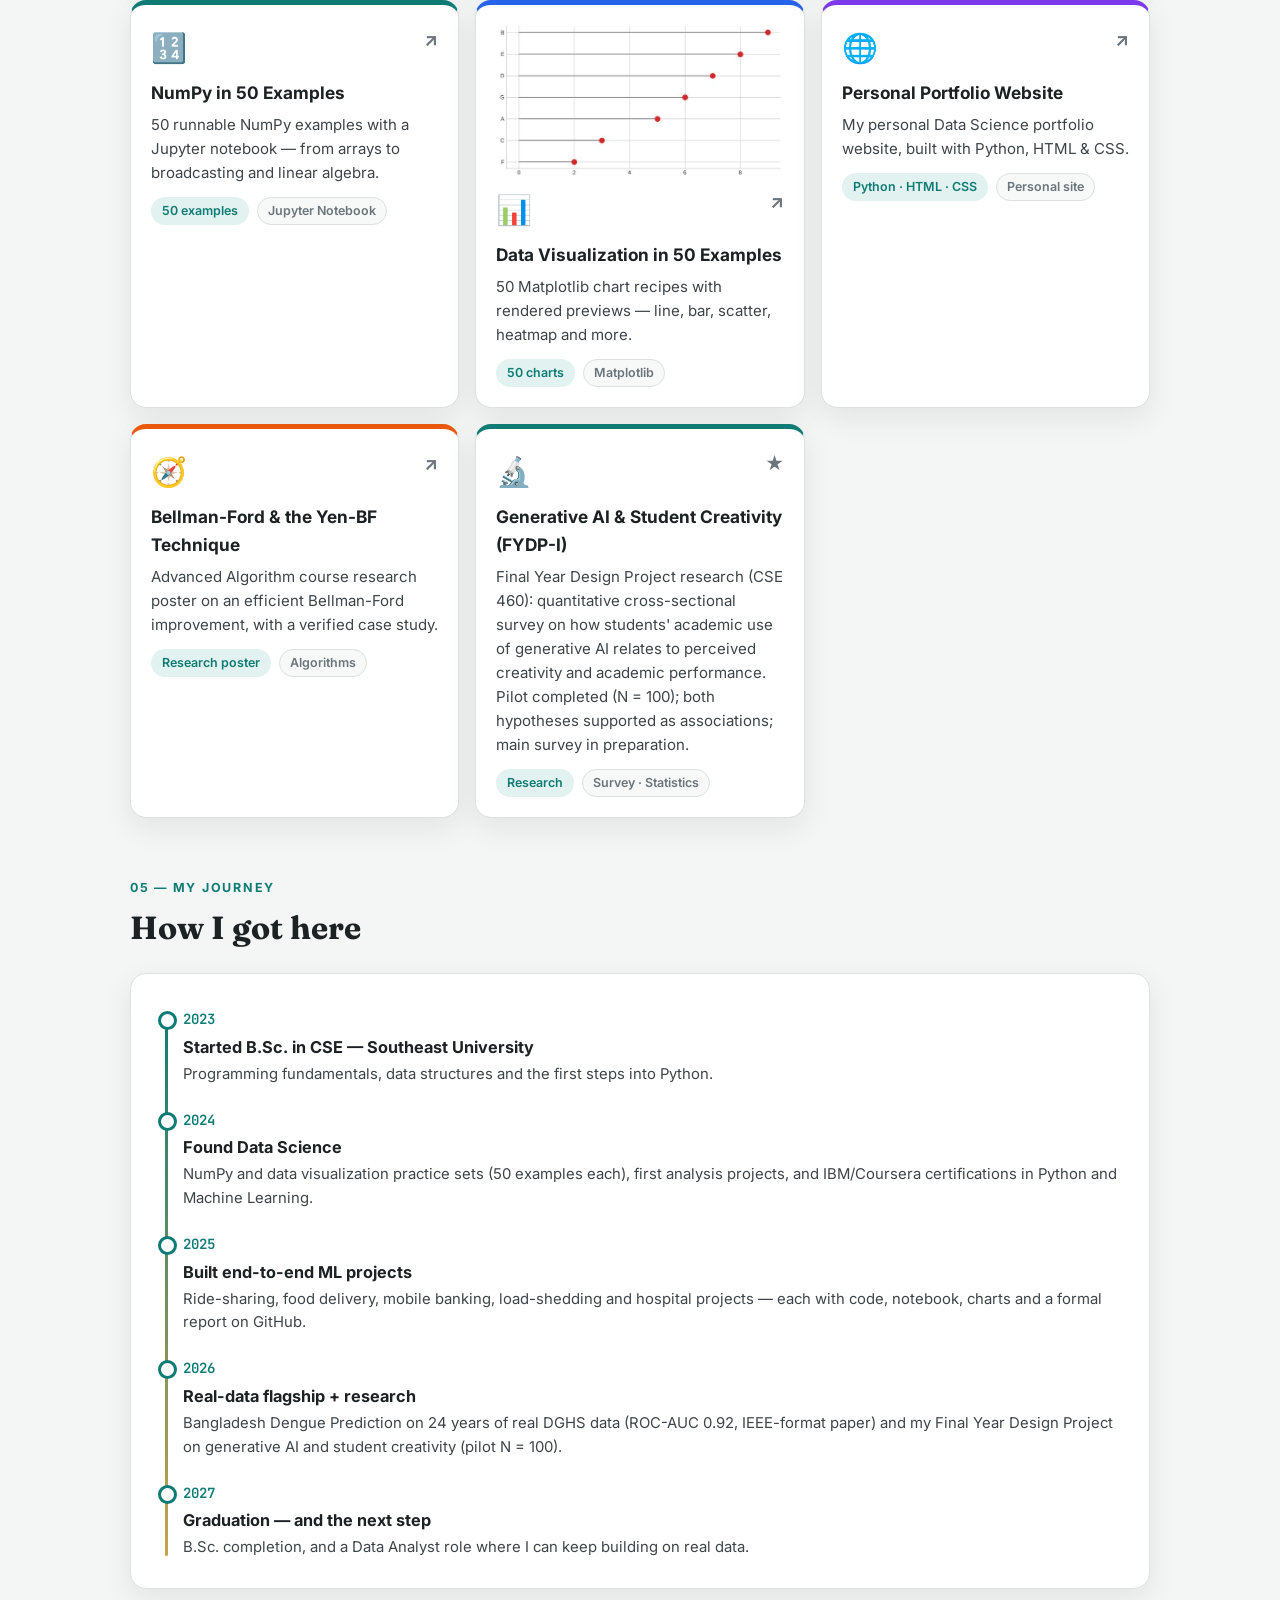
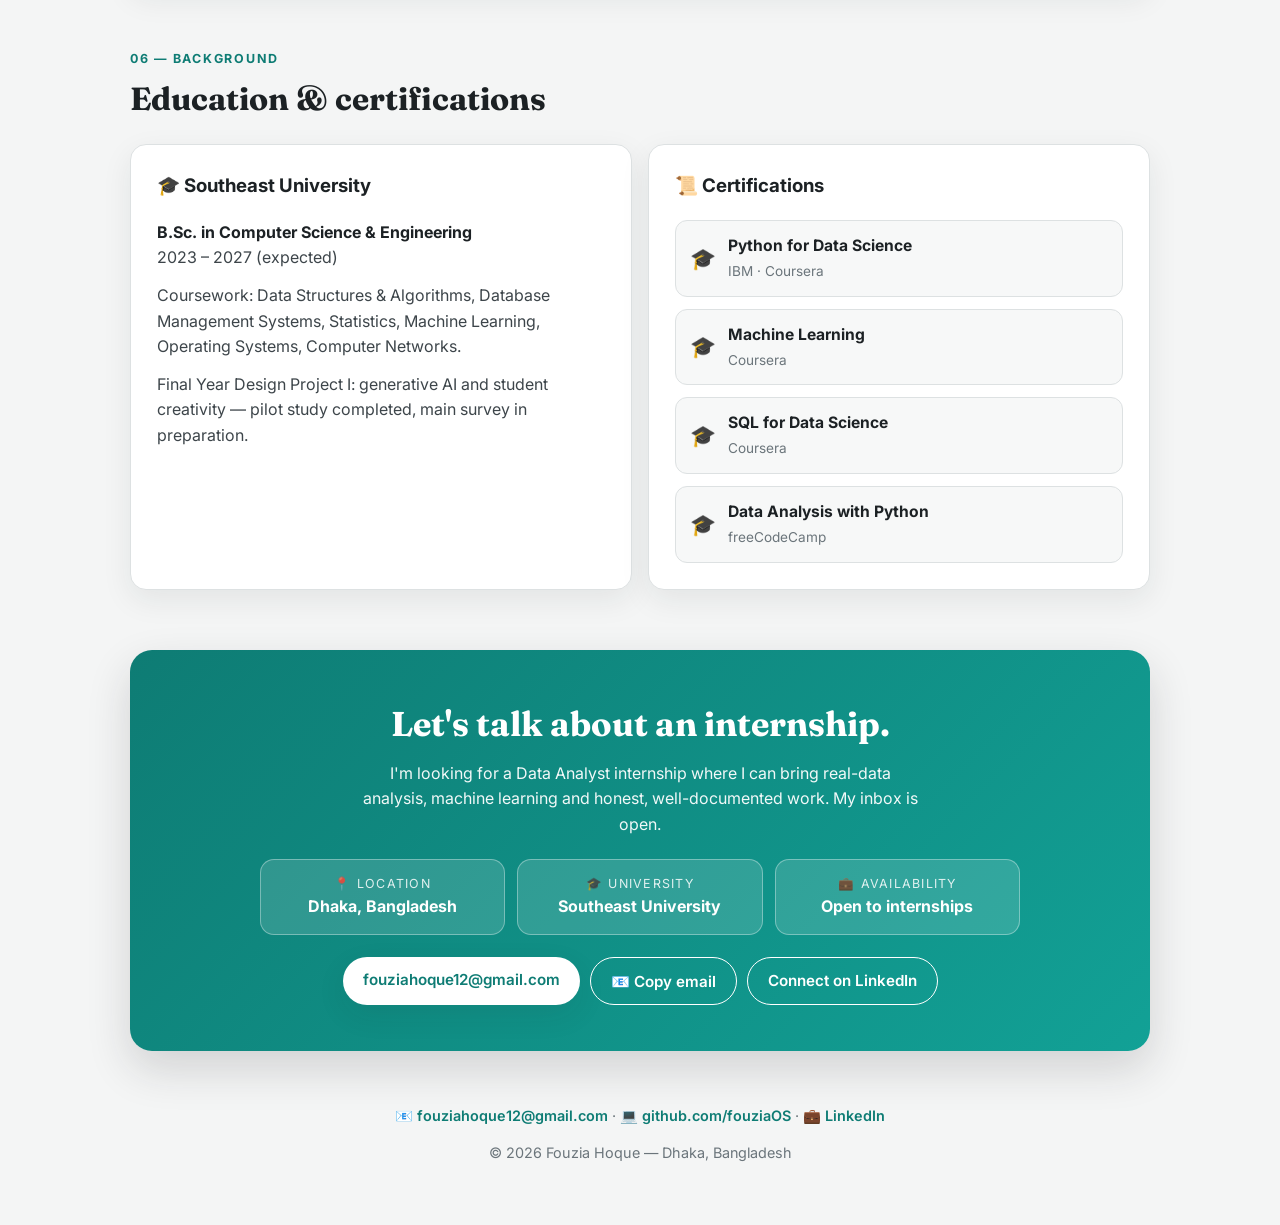
==== commit c112e907: "Add files via upload" ====
--- a/Fouzia_Hoque_Portfolio.html
+++ b/Fouzia_Hoque_Portfolio.html
@@ -193,7 +193,7 @@
       <p class="sub">Real data. Honest results. Reproducible code.</p>
       <div class="btns">
         <a class="btn primary" href="https://github.com/fouziaOS" target="_blank" rel="noopener">GitHub — @fouziaOS</a>
-        <a class="btn ghost" href="[data-uri]" download="Fouzia CV.pdf">⬇ Download my CV</a>
+        <a class="btn ghost" href="[data-uri]" download="Fouzia CV.pdf">⬇ Download my CV</a>
         <a class="btn ghost" href="https://www.linkedin.com/in/fouzia-hoque-a9711b3b2" target="_blank" rel="noopener">LinkedIn</a>
         <button class="btn ghost" onclick="copyEmail(this)">📧 Copy my email</button>
       </div>
@@ -217,7 +217,7 @@
   <section id="about">
     <div class="sec-head reveal"><p class="eyebrow">01 — Who I am</p><h2>Professional summary</h2></div>
     <div class="panel reveal">
-      <p>Final-year <strong>CSE student at Southeast University</strong> · Aspiring <strong>Data Analyst</strong>. I work with <strong>Python, SQL and Machine Learning</strong> to turn real data into clear decisions. My flagship project predicts dengue outbreaks from <strong>24 years of real DGHS data (660,976 cases)</strong> — <strong>ROC-AUC 0.92</strong>, fully documented on GitHub. Currently researching generative AI &amp; student creativity for my Final Year Design Project (pilot N = 100). <strong>Open to Data Analyst internships.</strong></p>
+      <p><strong>CSE student at Southeast University</strong> · Aspiring <strong>Data Analyst</strong>. I work with <strong>Python, SQL and Machine Learning</strong> to turn real data into clear decisions. My flagship project predicts dengue outbreaks from <strong>24 years of real DGHS data (660,976 cases)</strong> — <strong>ROC-AUC 0.92</strong>, fully documented on GitHub. Currently researching generative AI &amp; student creativity for my Final Year Design Project (pilot N = 100). <strong>Open to Data Analyst internships.</strong></p>
       <div class="res-strip">
         <div class="res"><div class="n">r = 0.343</div><div class="l">FYDP pilot: AI engagement ↔ performance (p &lt; .001)</div></div>
         <div class="res"><div class="n">r = 0.230</div><div class="l">FYDP pilot: AI engagement ↔ creativity (p = .022)</div></div>
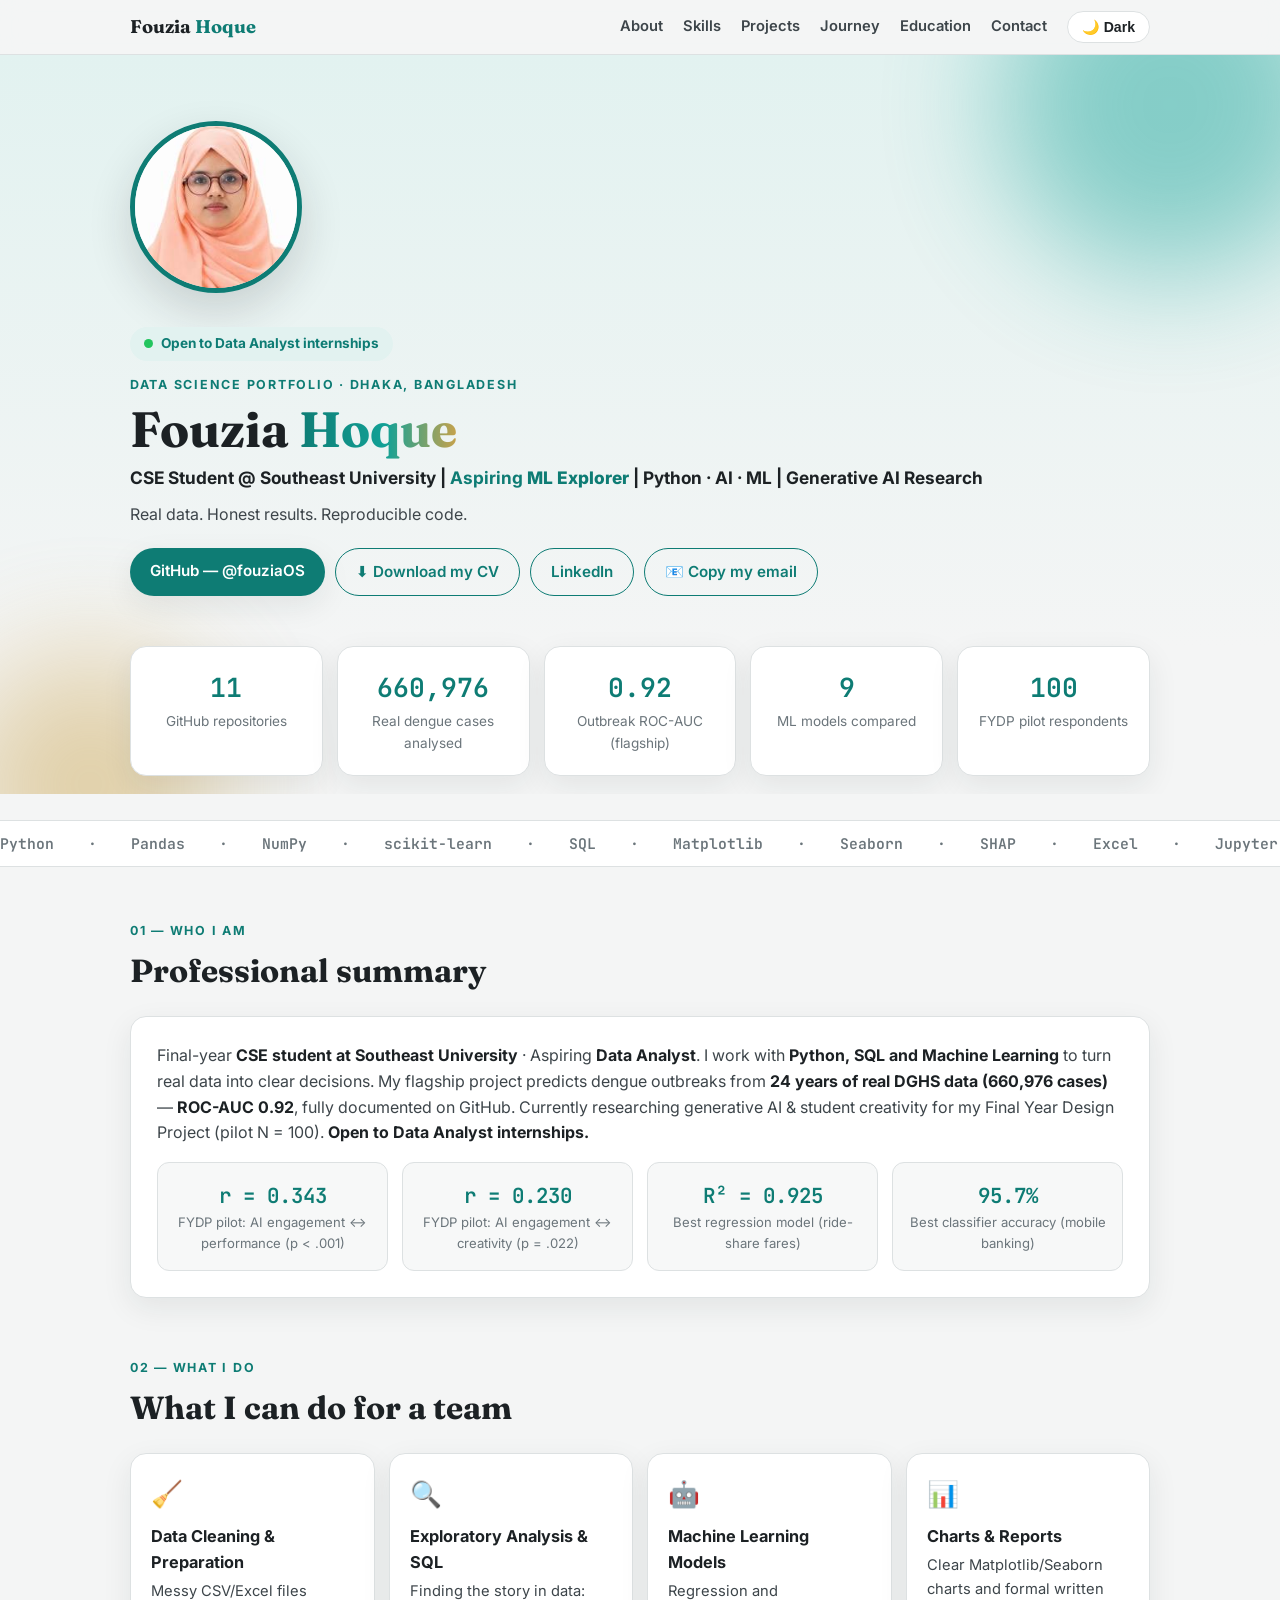
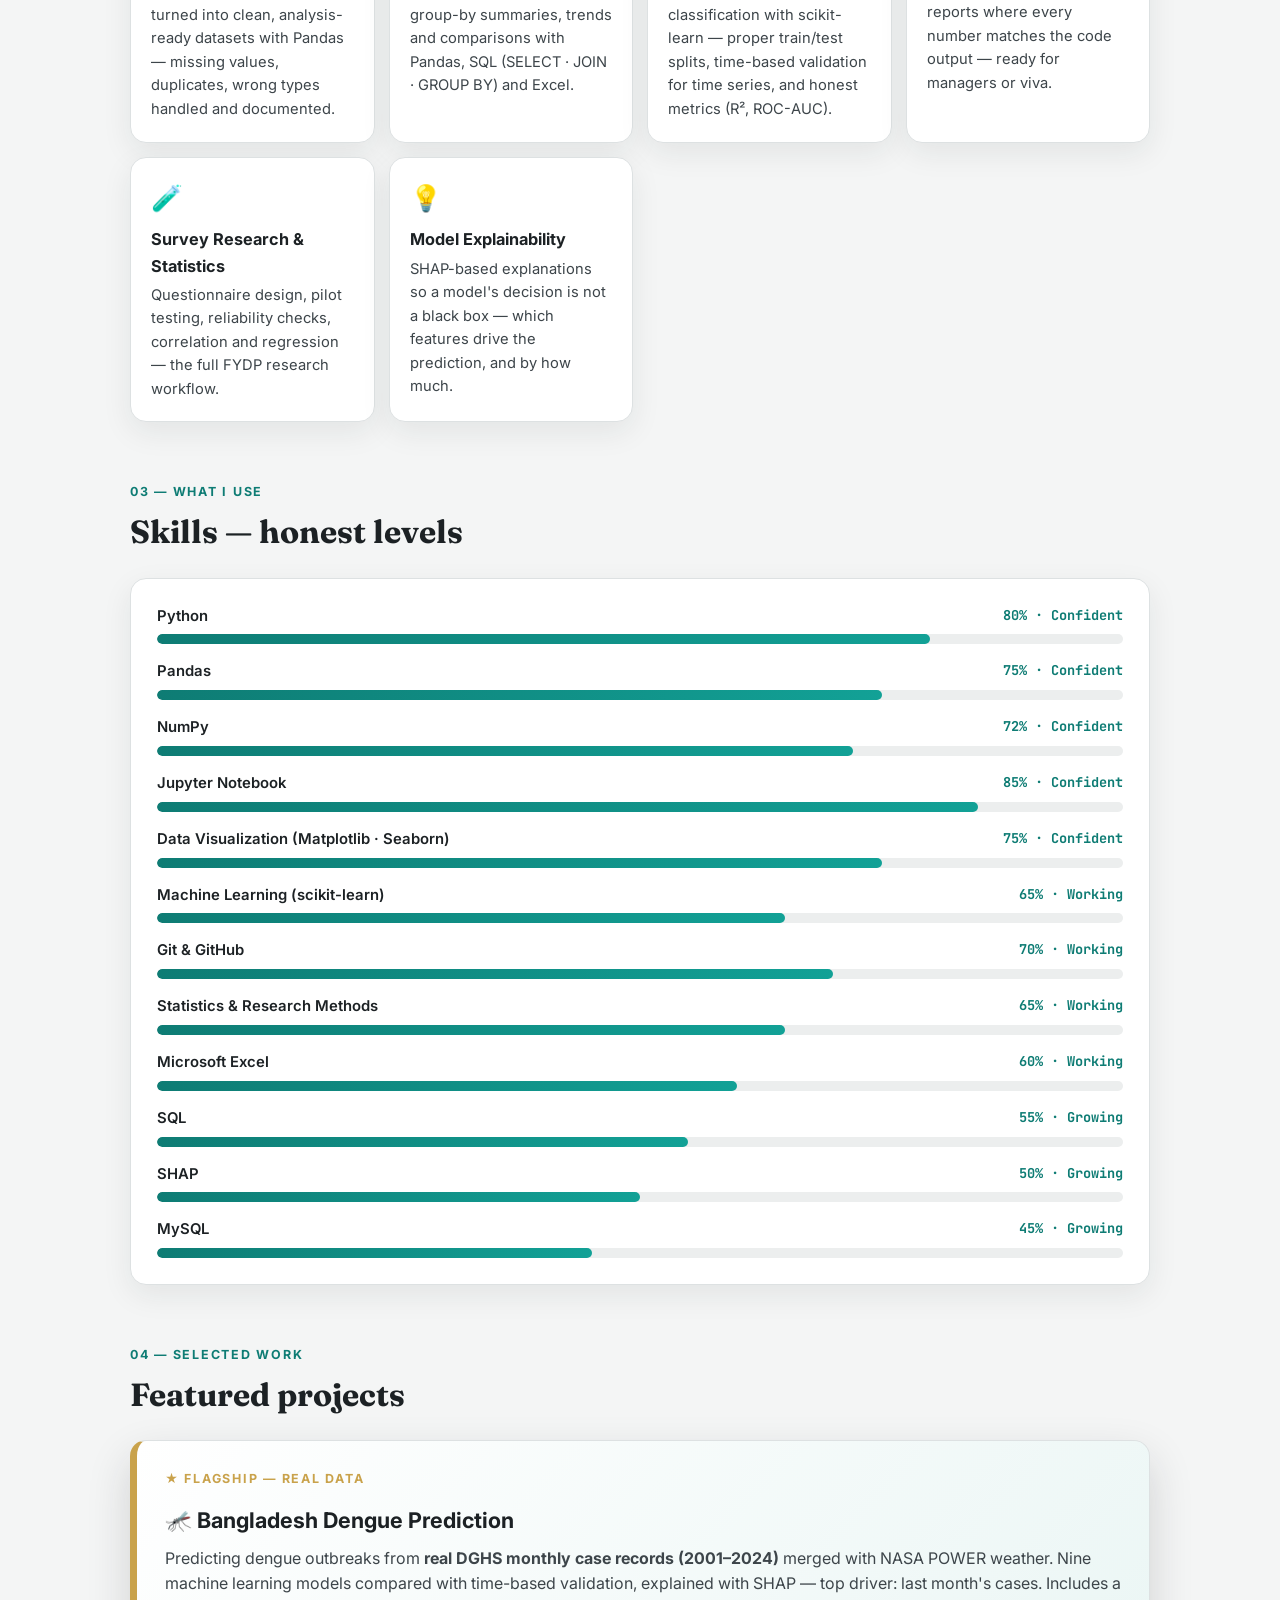
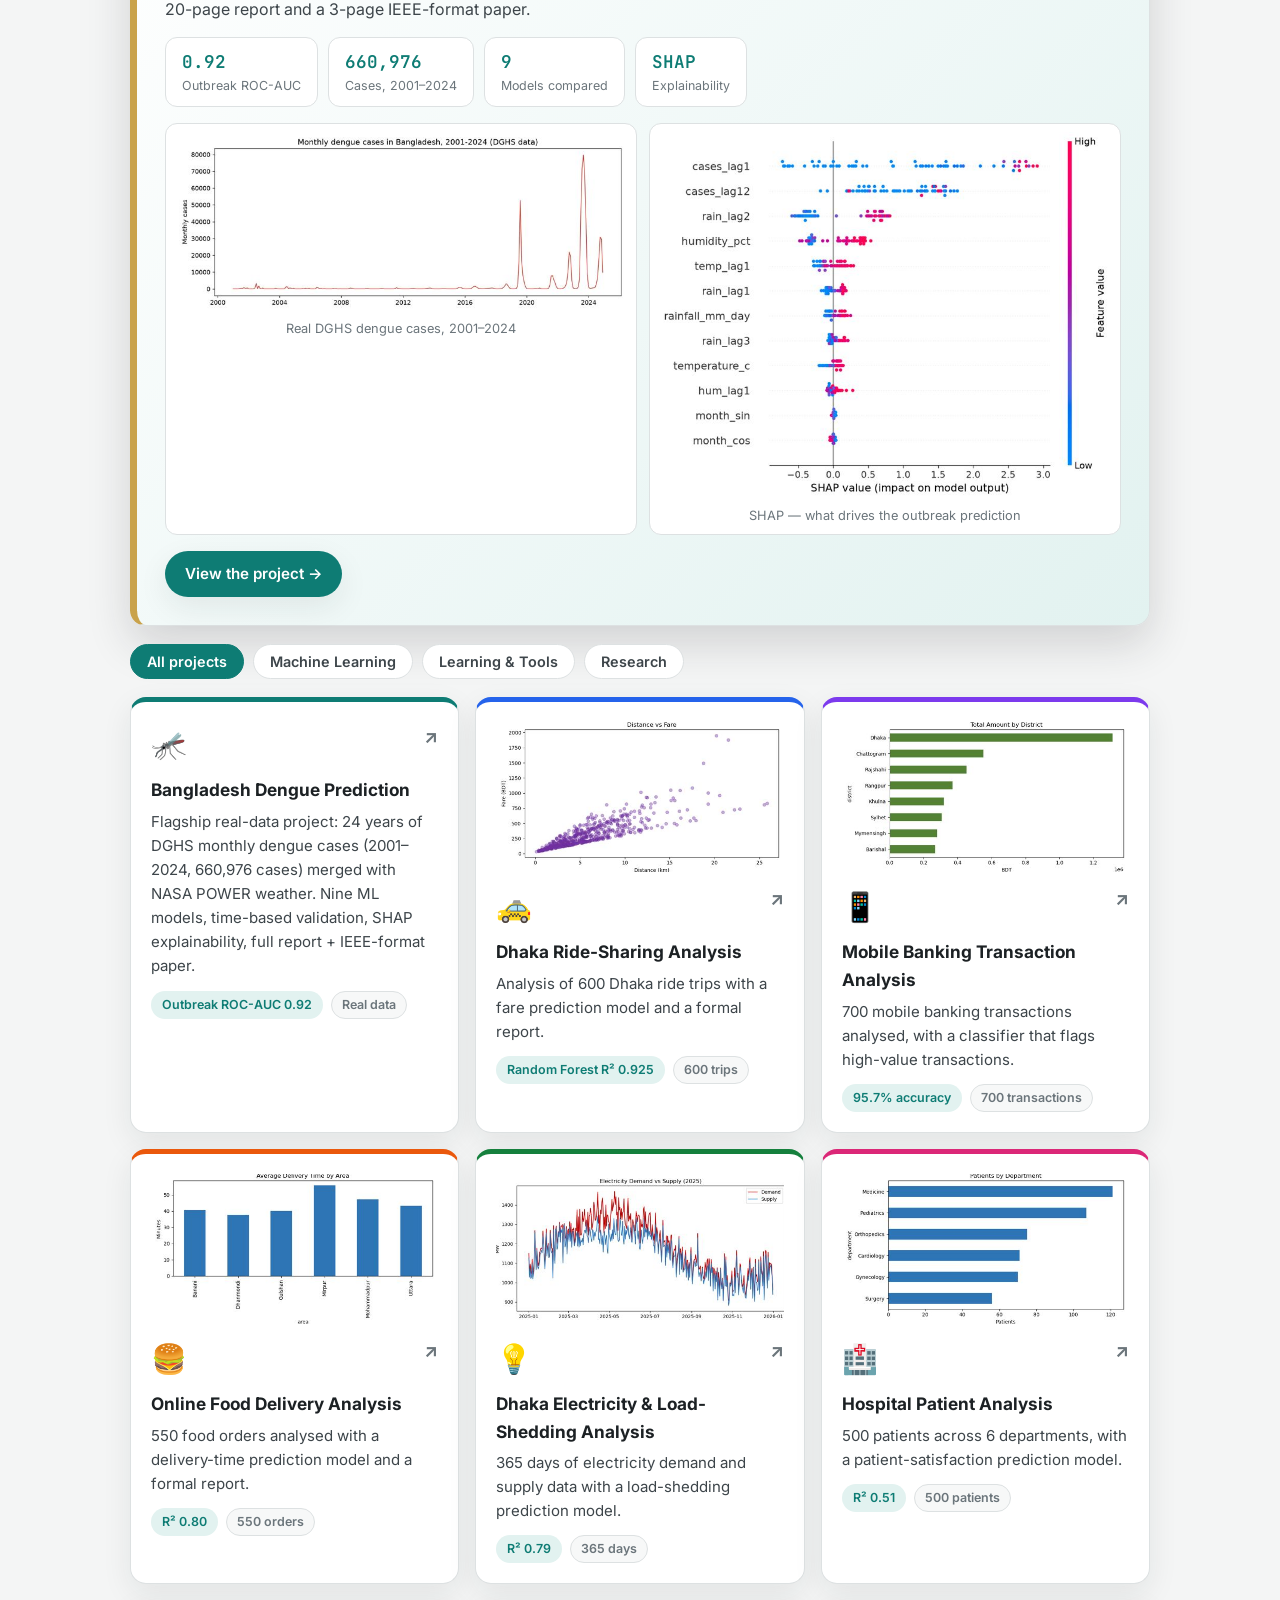
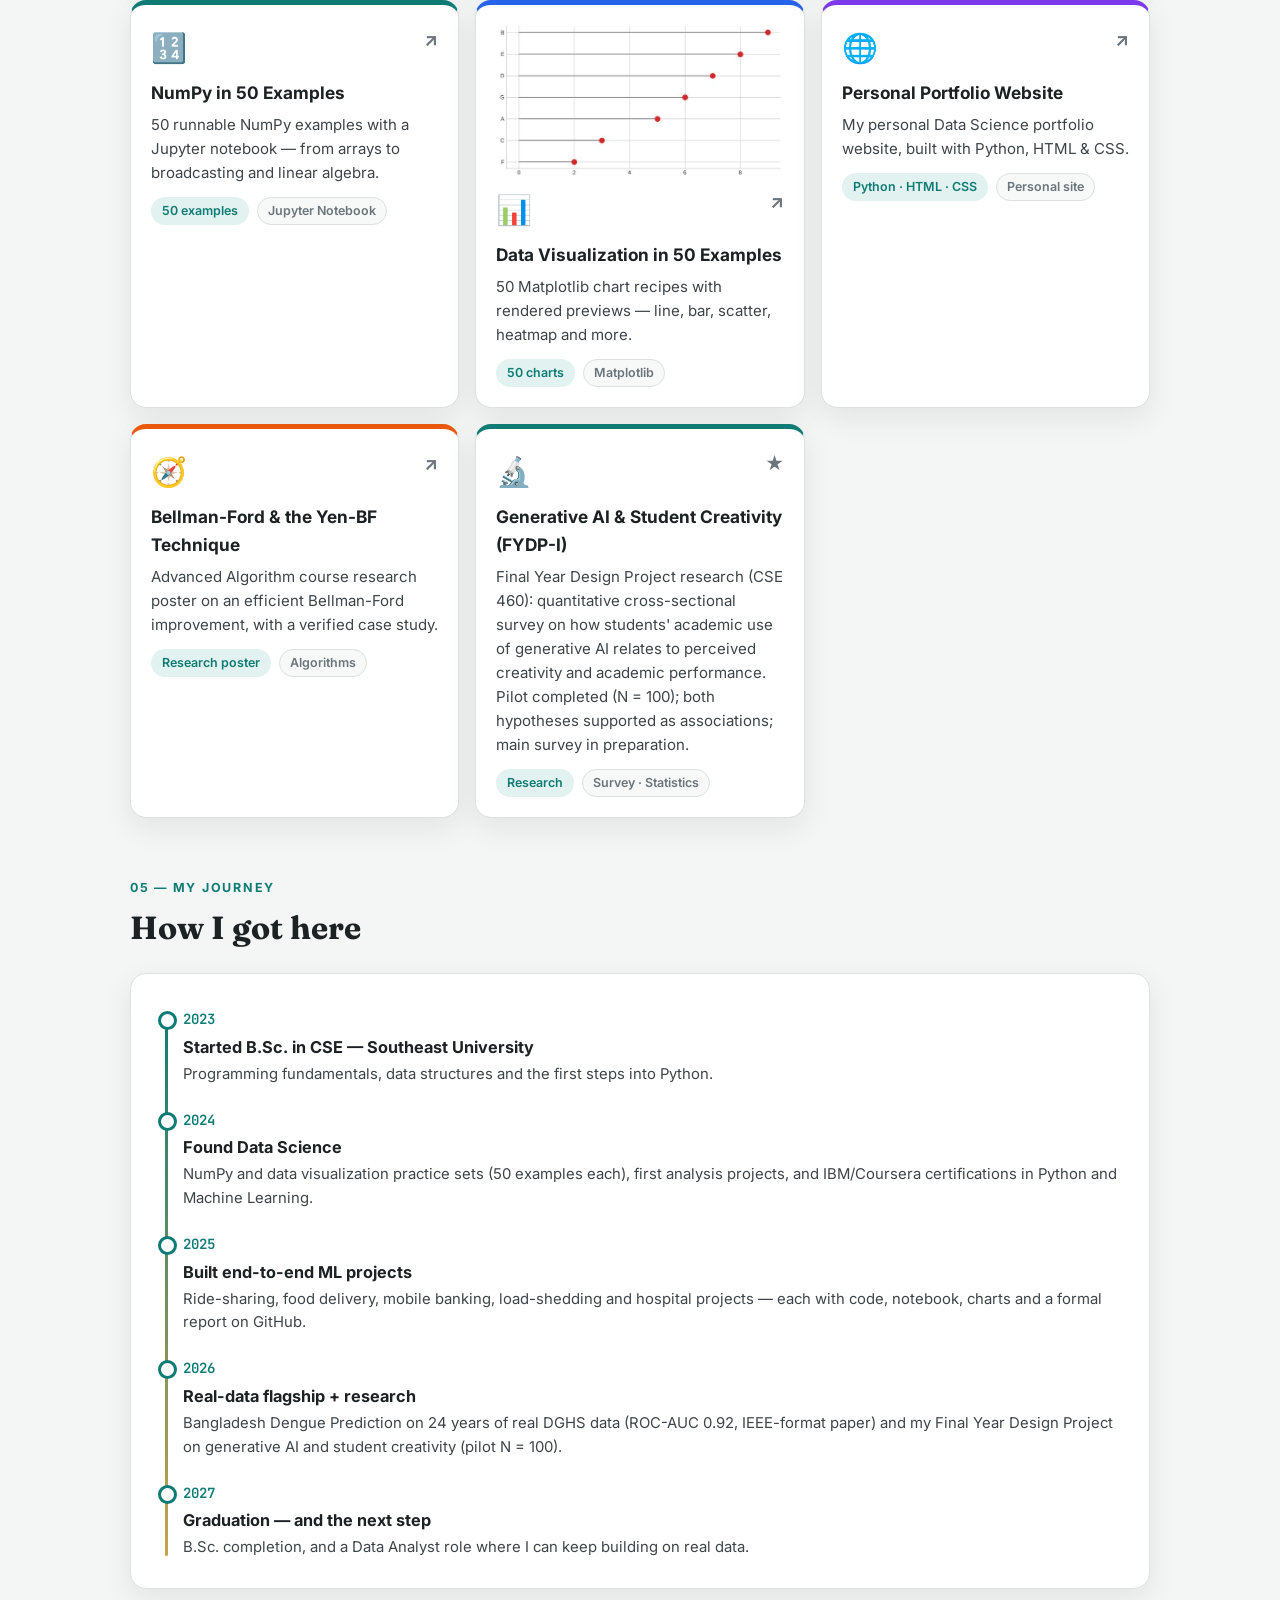
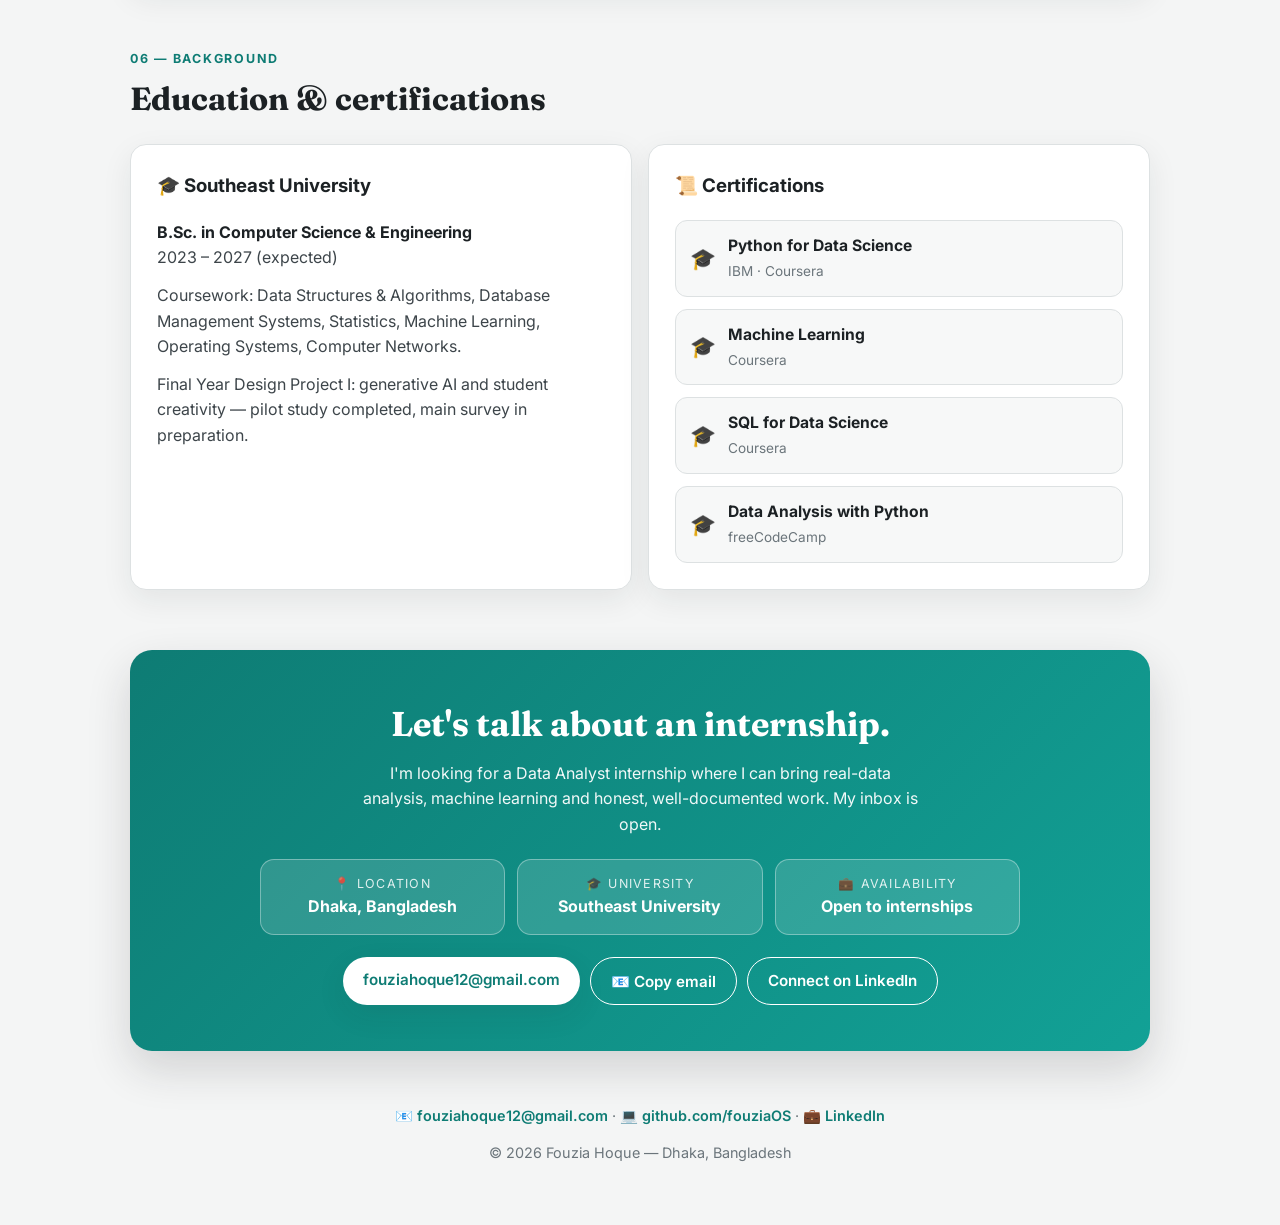
==== commit 3a1df390: "Add files via upload" ====
--- a/Fouzia_Hoque_Portfolio.html
+++ b/Fouzia_Hoque_Portfolio.html
@@ -193,7 +193,7 @@
       <p class="sub">Real data. Honest results. Reproducible code.</p>
       <div class="btns">
         <a class="btn primary" href="https://github.com/fouziaOS" target="_blank" rel="noopener">GitHub — @fouziaOS</a>
-        <a class="btn ghost" href="[data-uri]